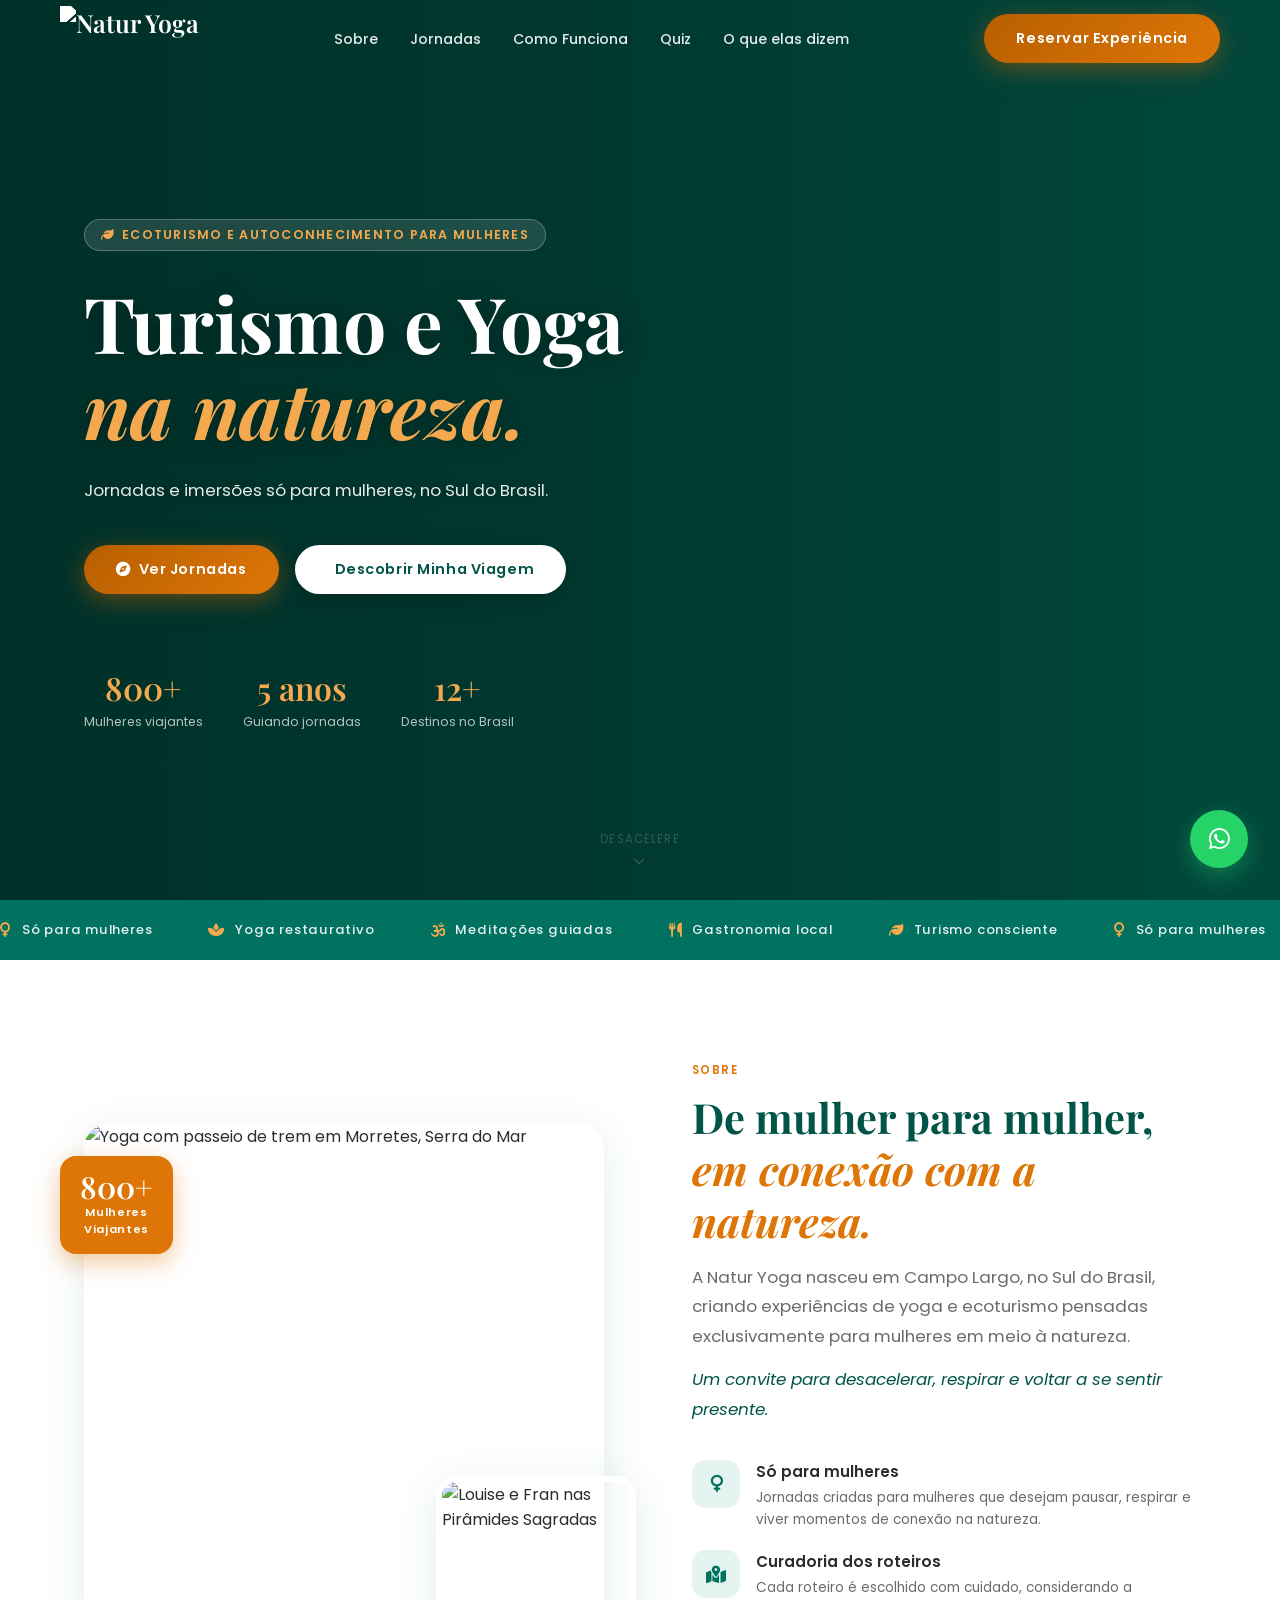
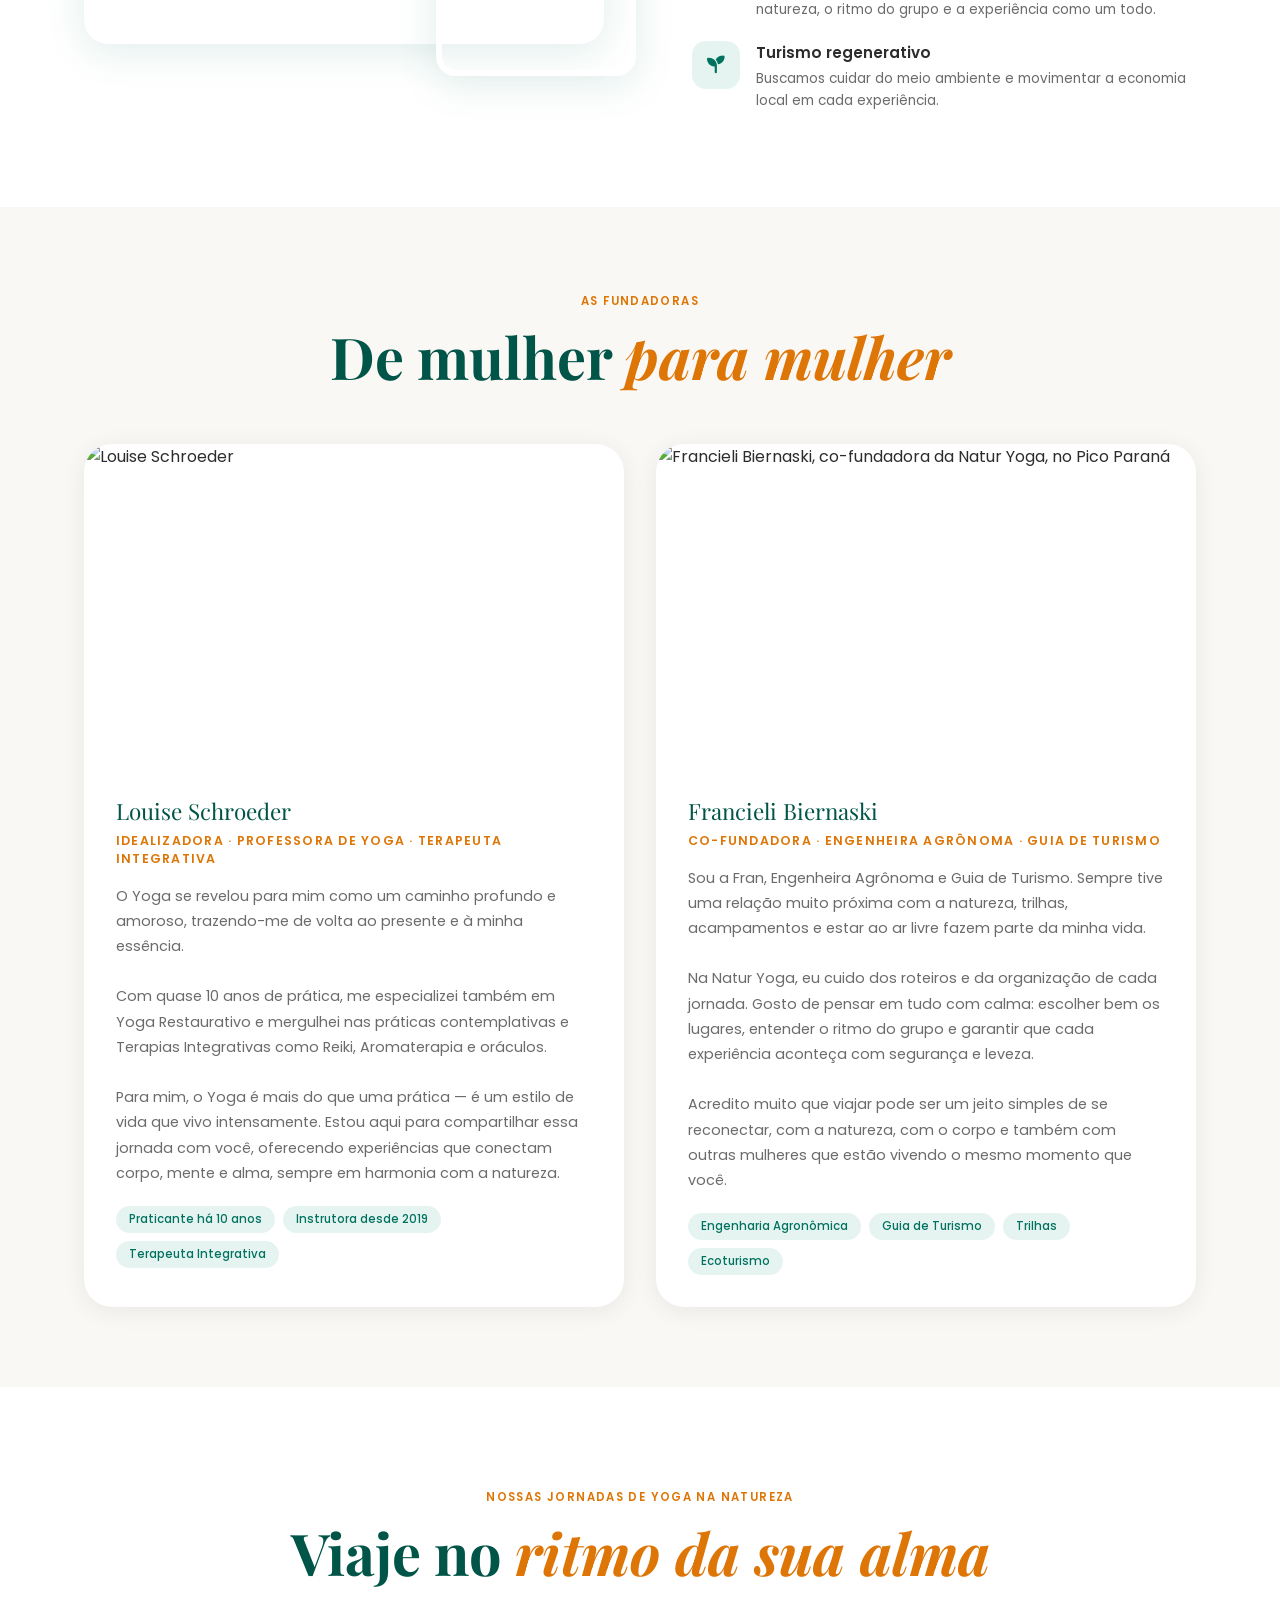
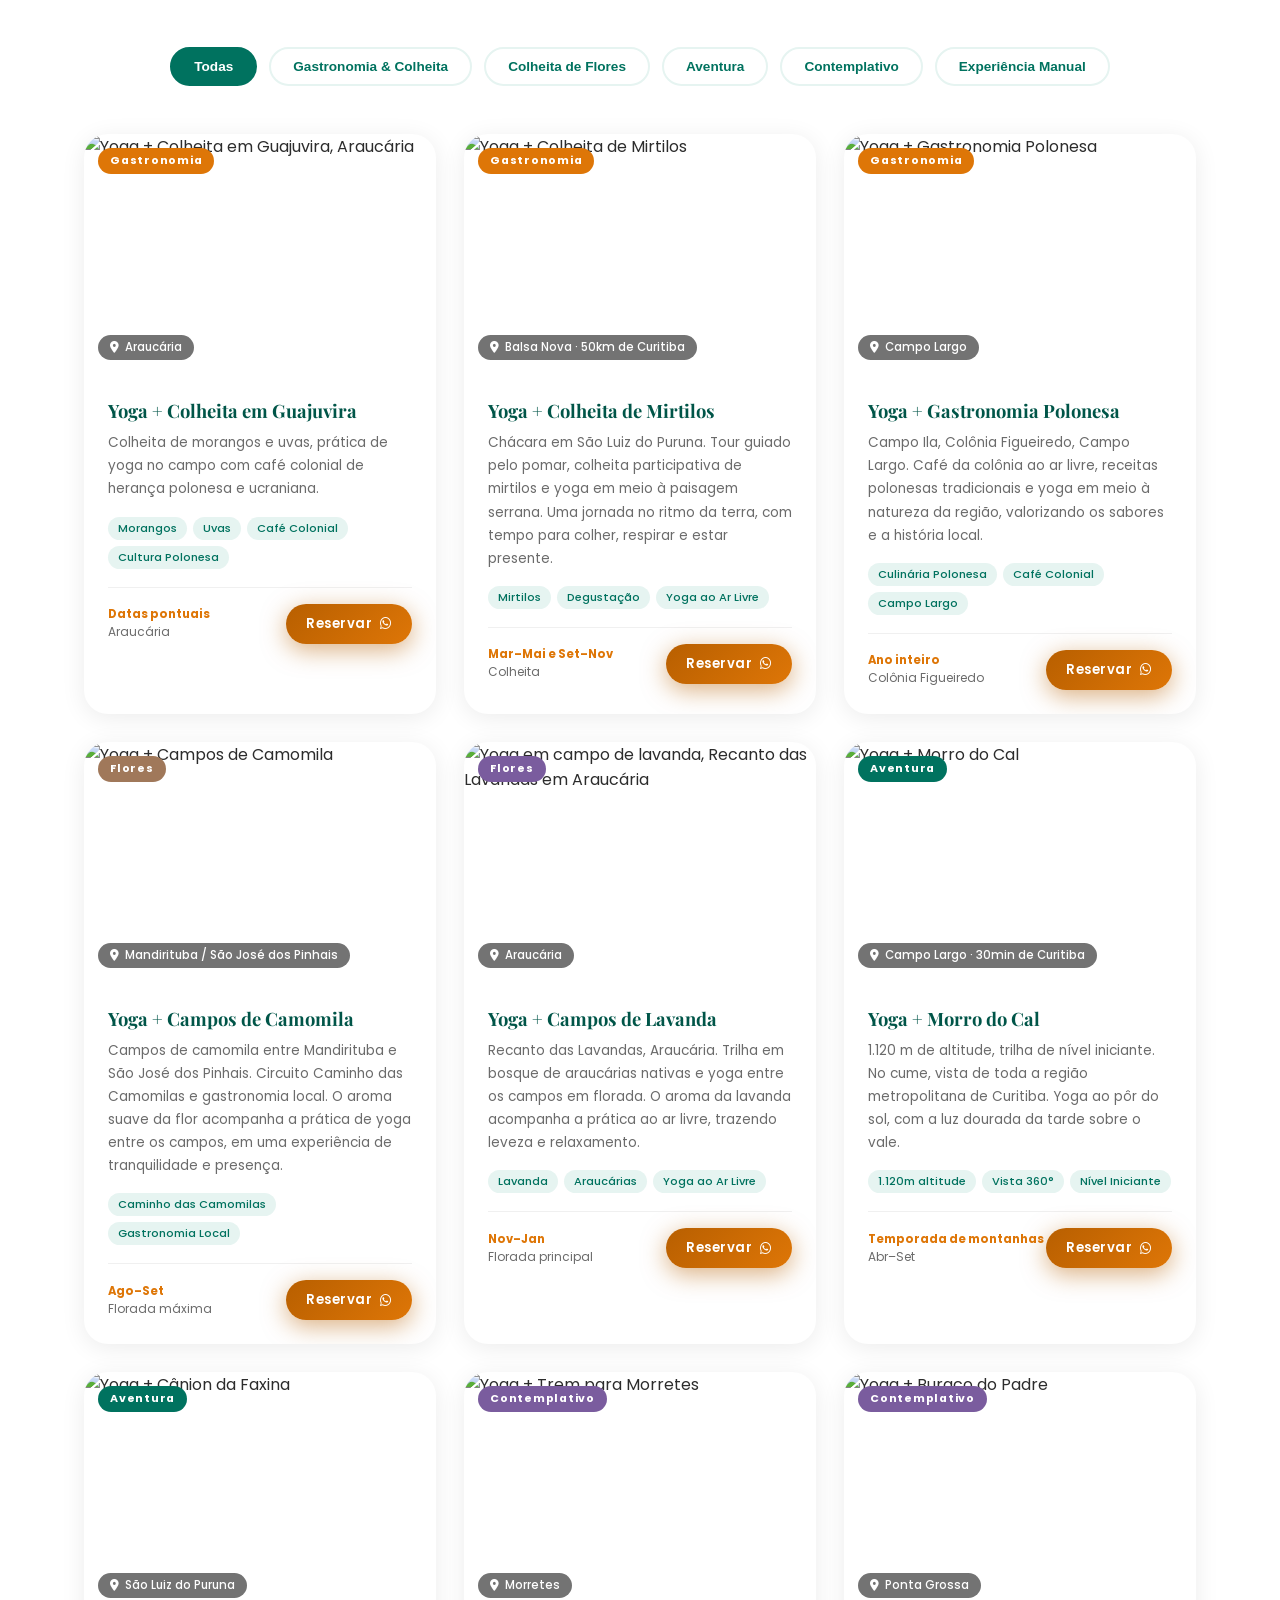
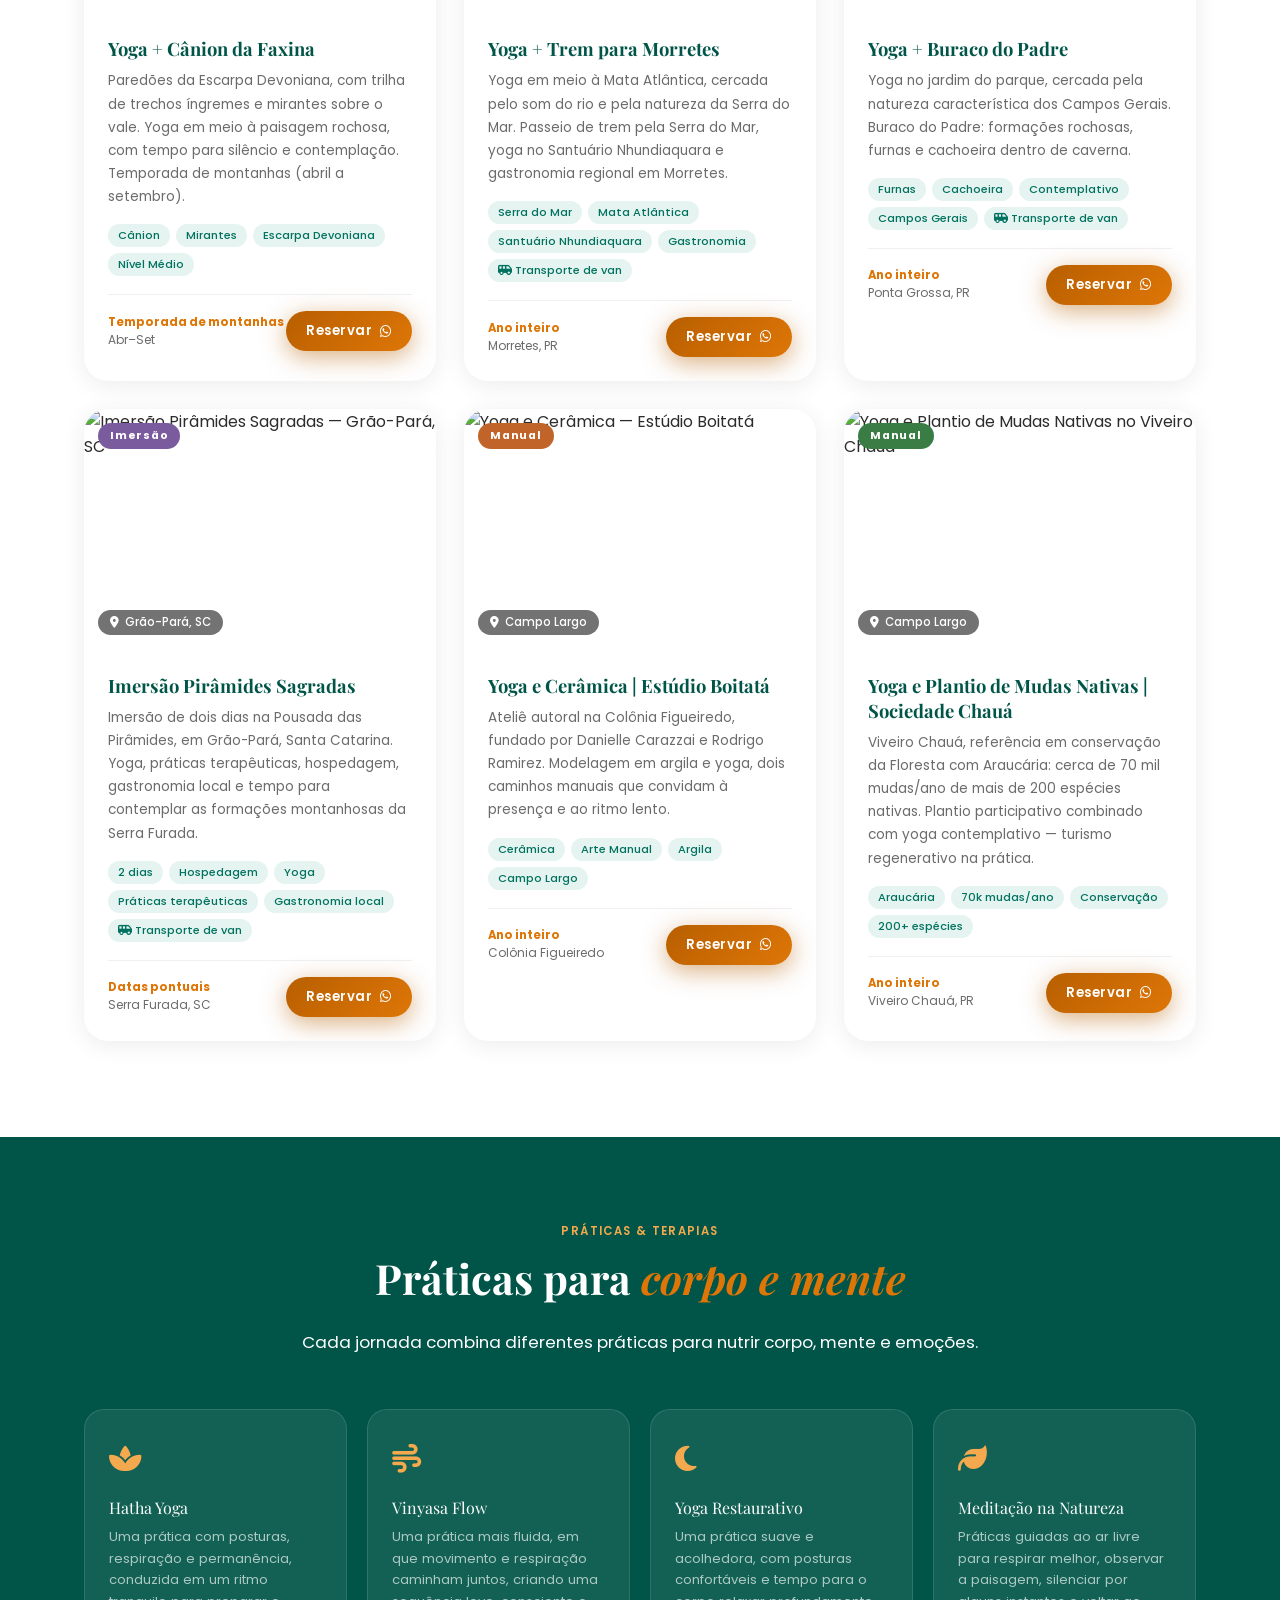
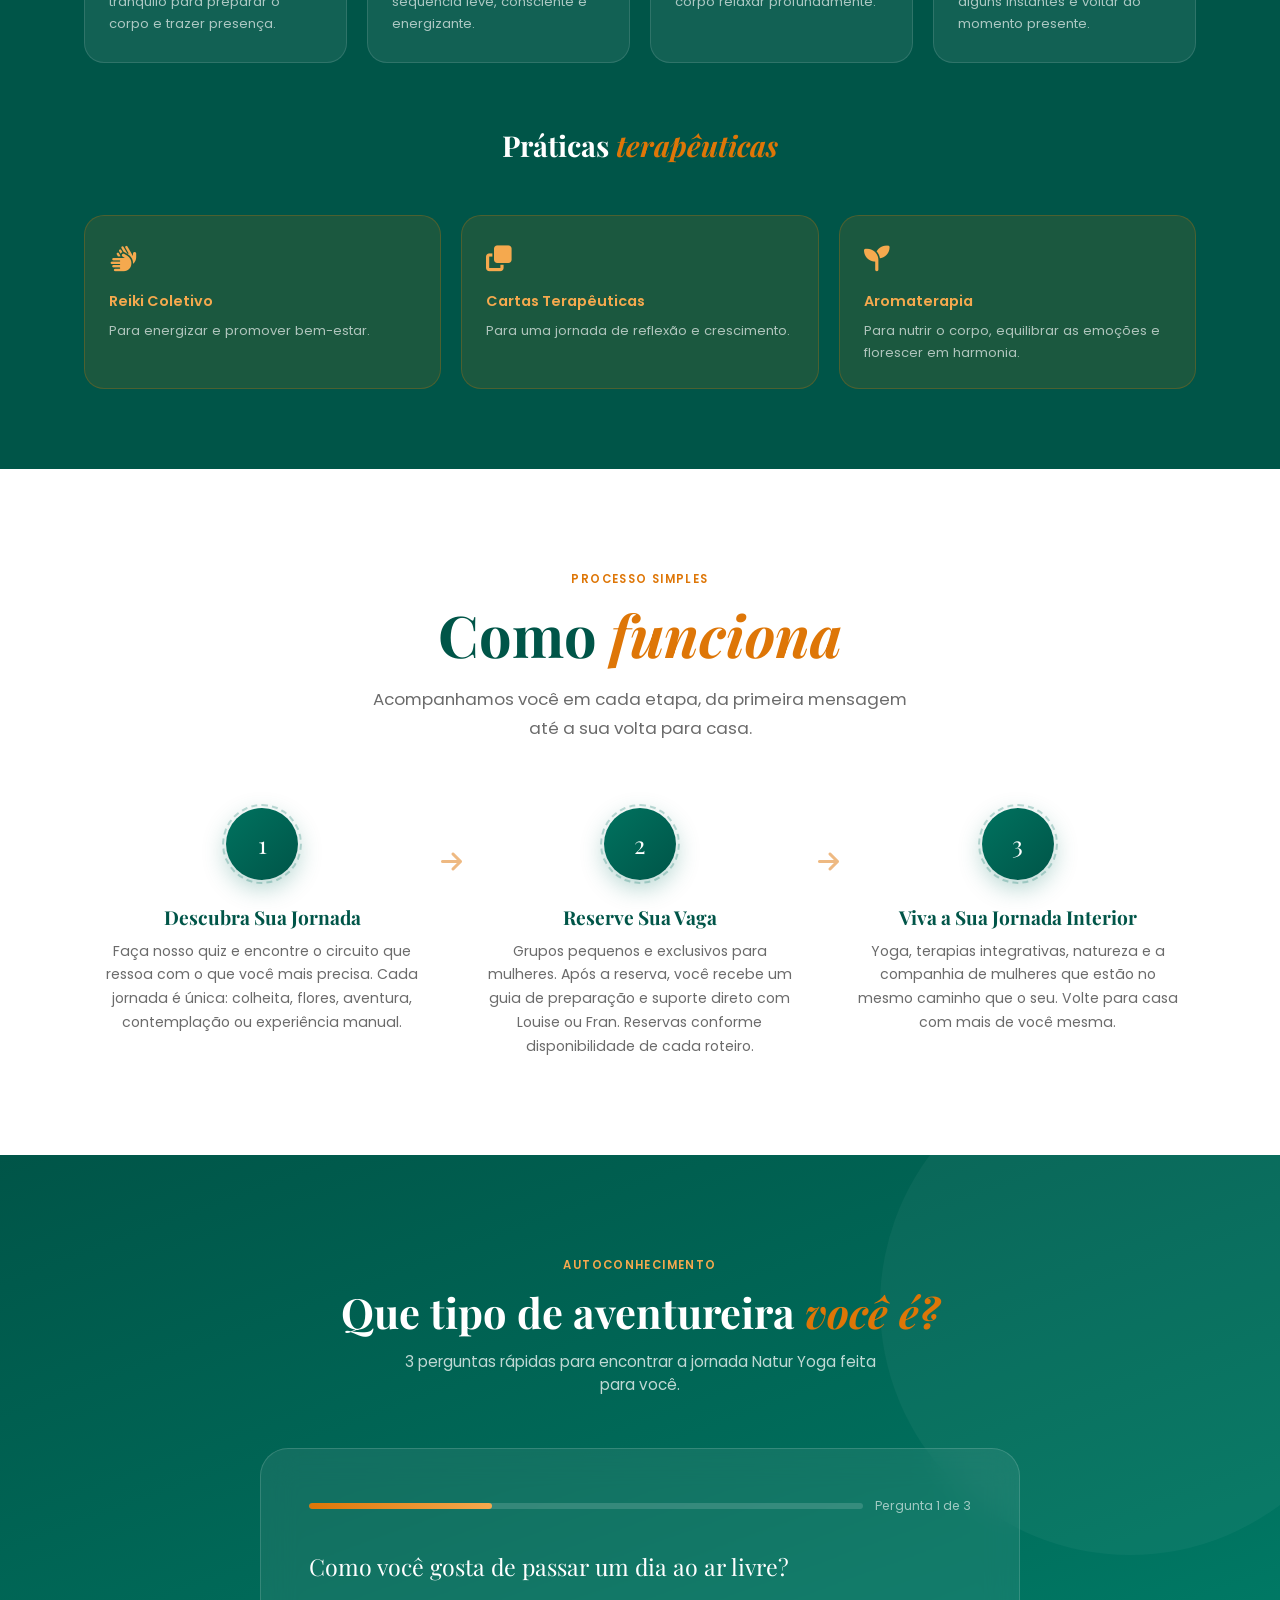
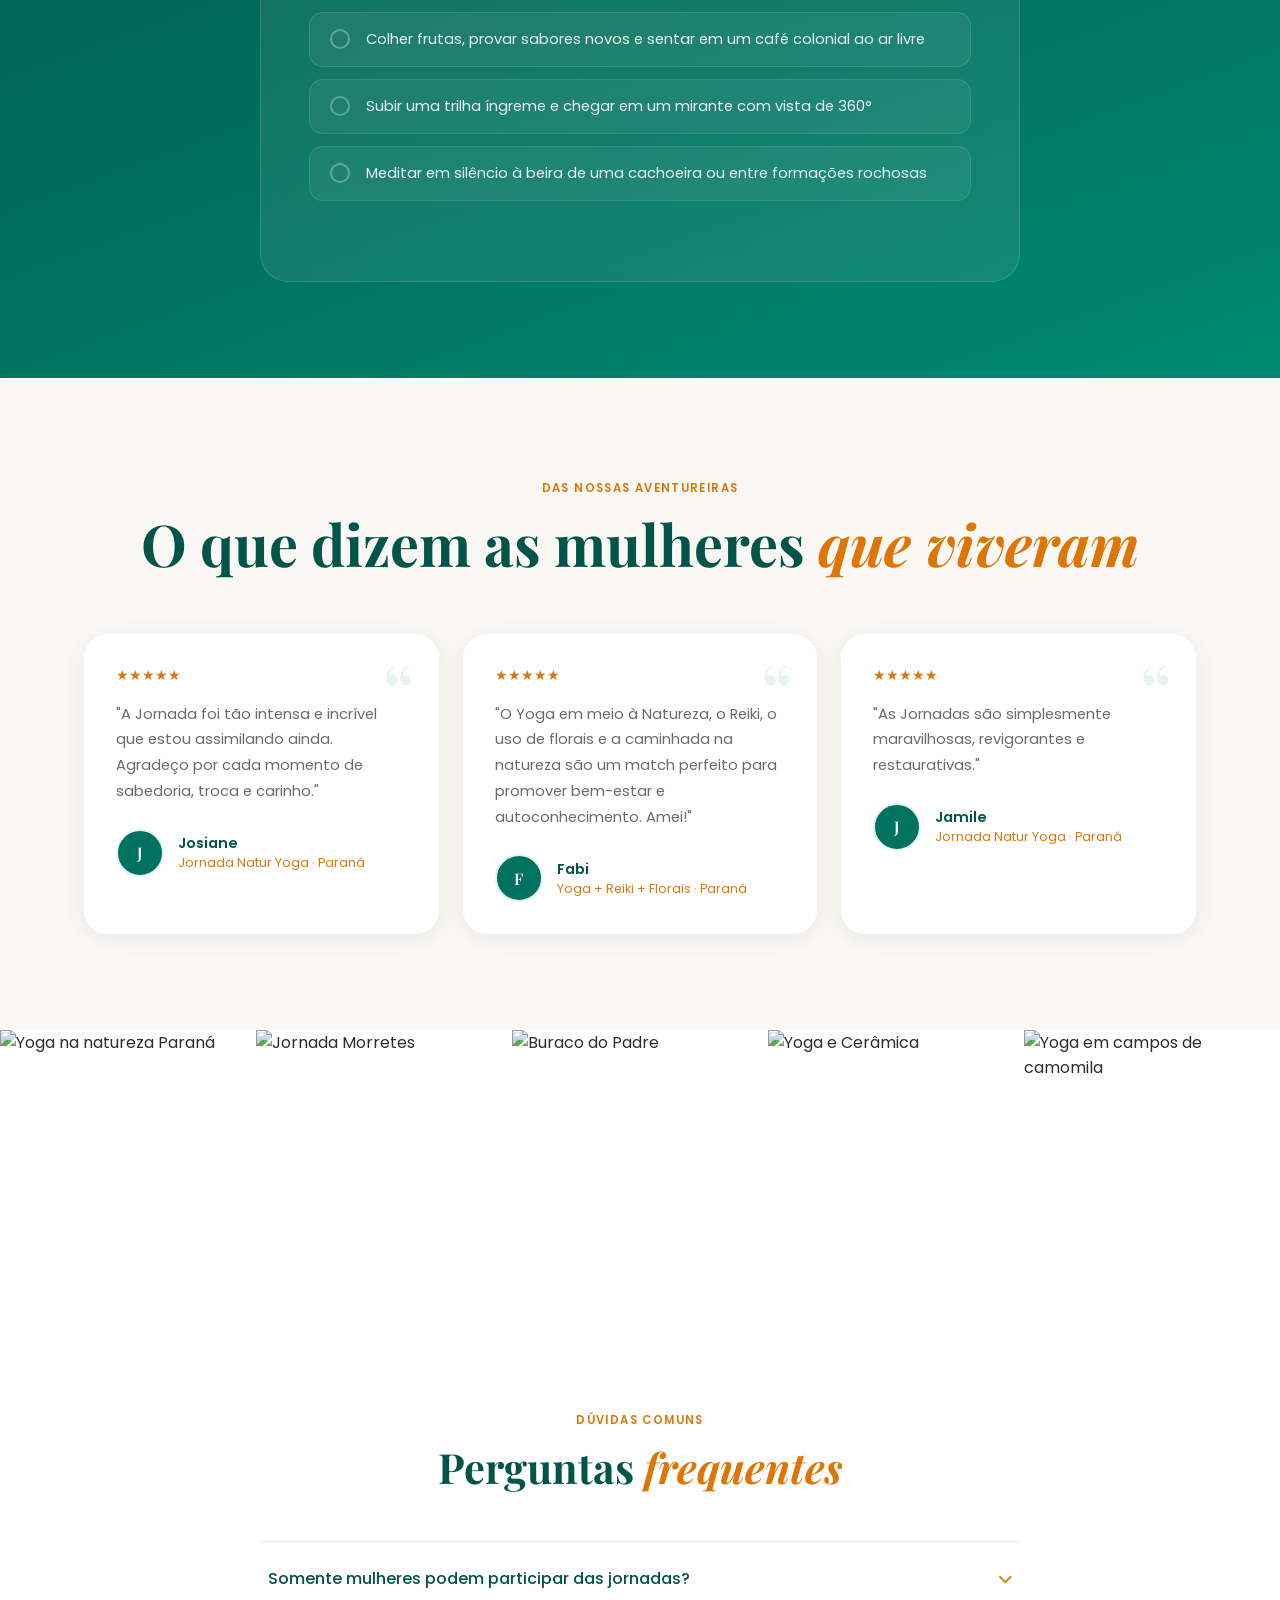
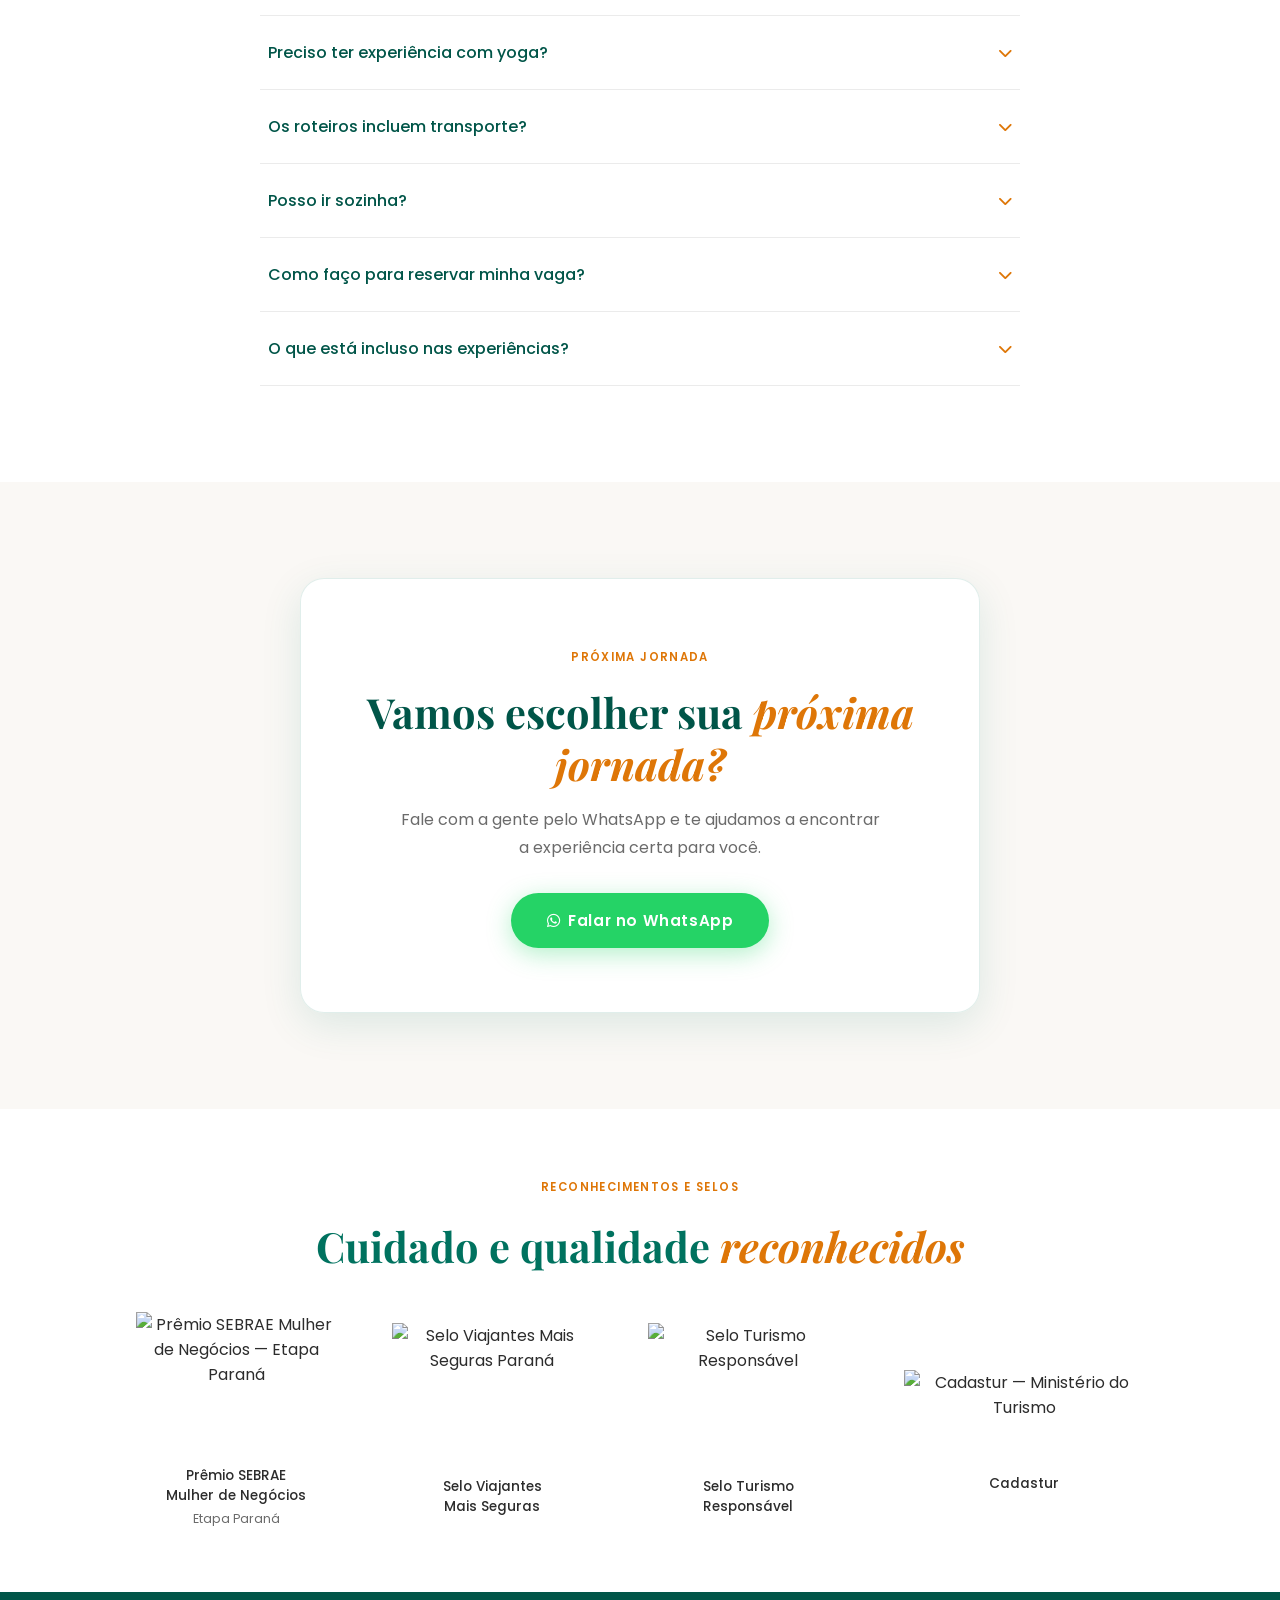
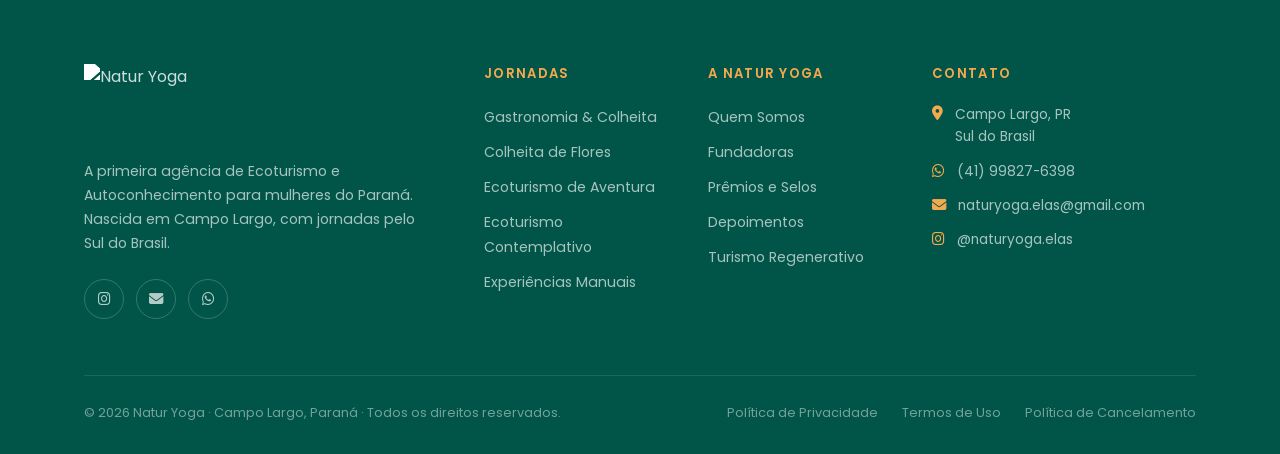
==== index.html @ 5222a835 "Add files via upload" ====
<!DOCTYPE html>
<html lang="pt-BR">
<head>
  <meta charset="UTF-8">
  <title>Natur Yoga</title>
</head>
<body>

<script>
window.location.href = "natur-yoga-redesign.html";
</script>

<p>Se não redirecionar, <a href="natur-yoga-redesign.html">clique aqui</a>.</p>

</body>
</html>
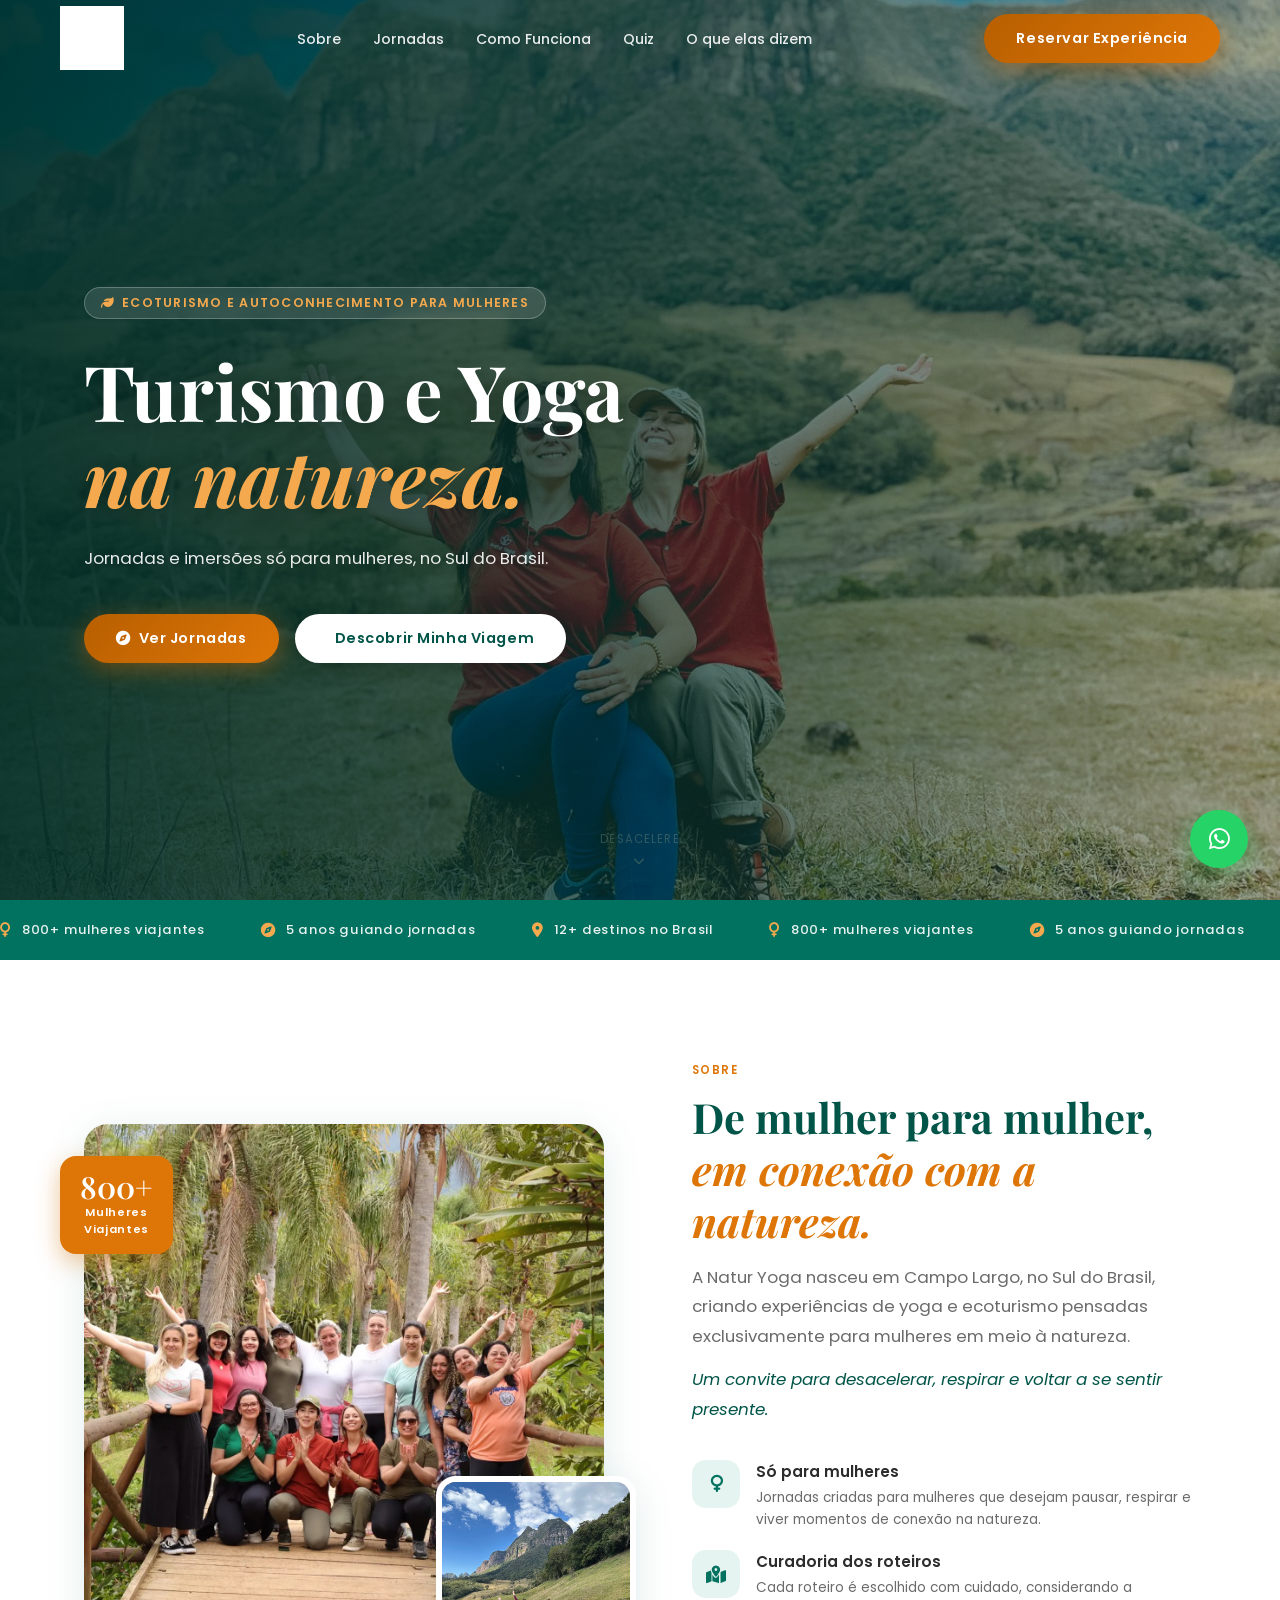
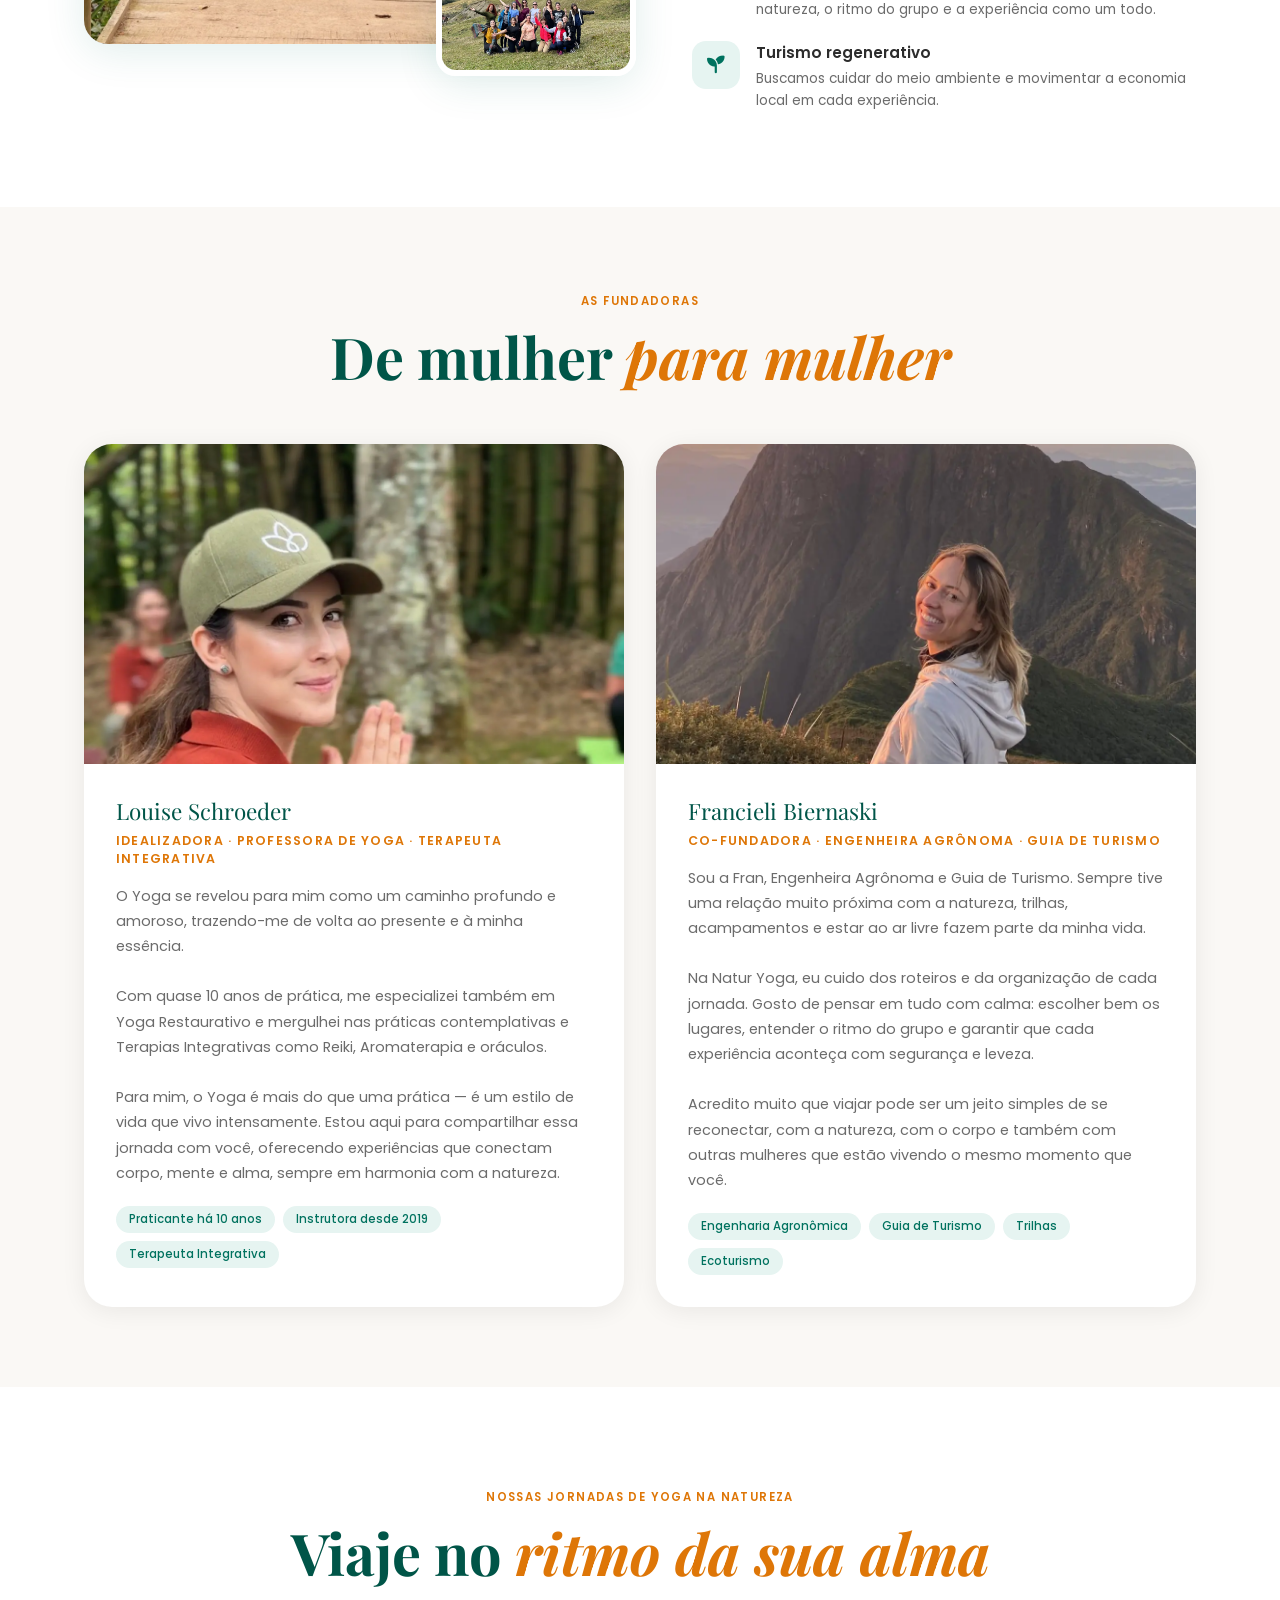
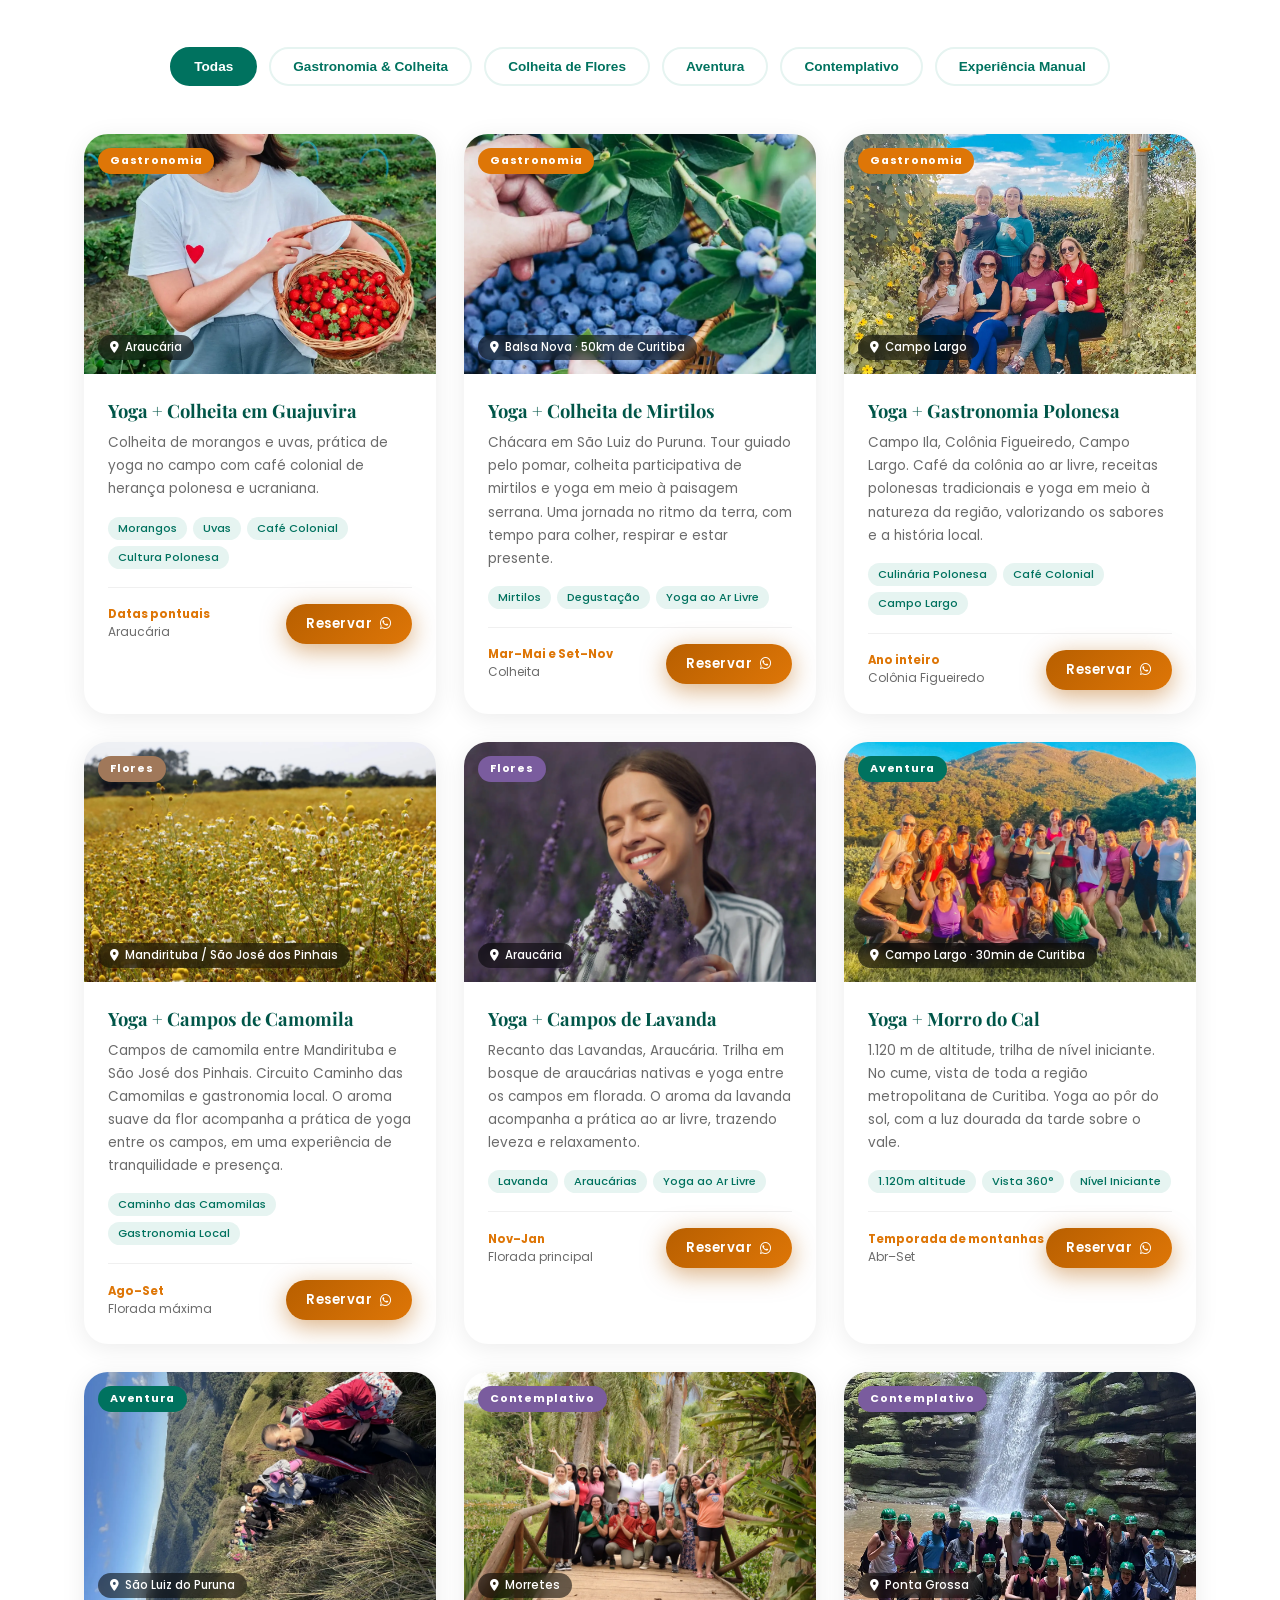
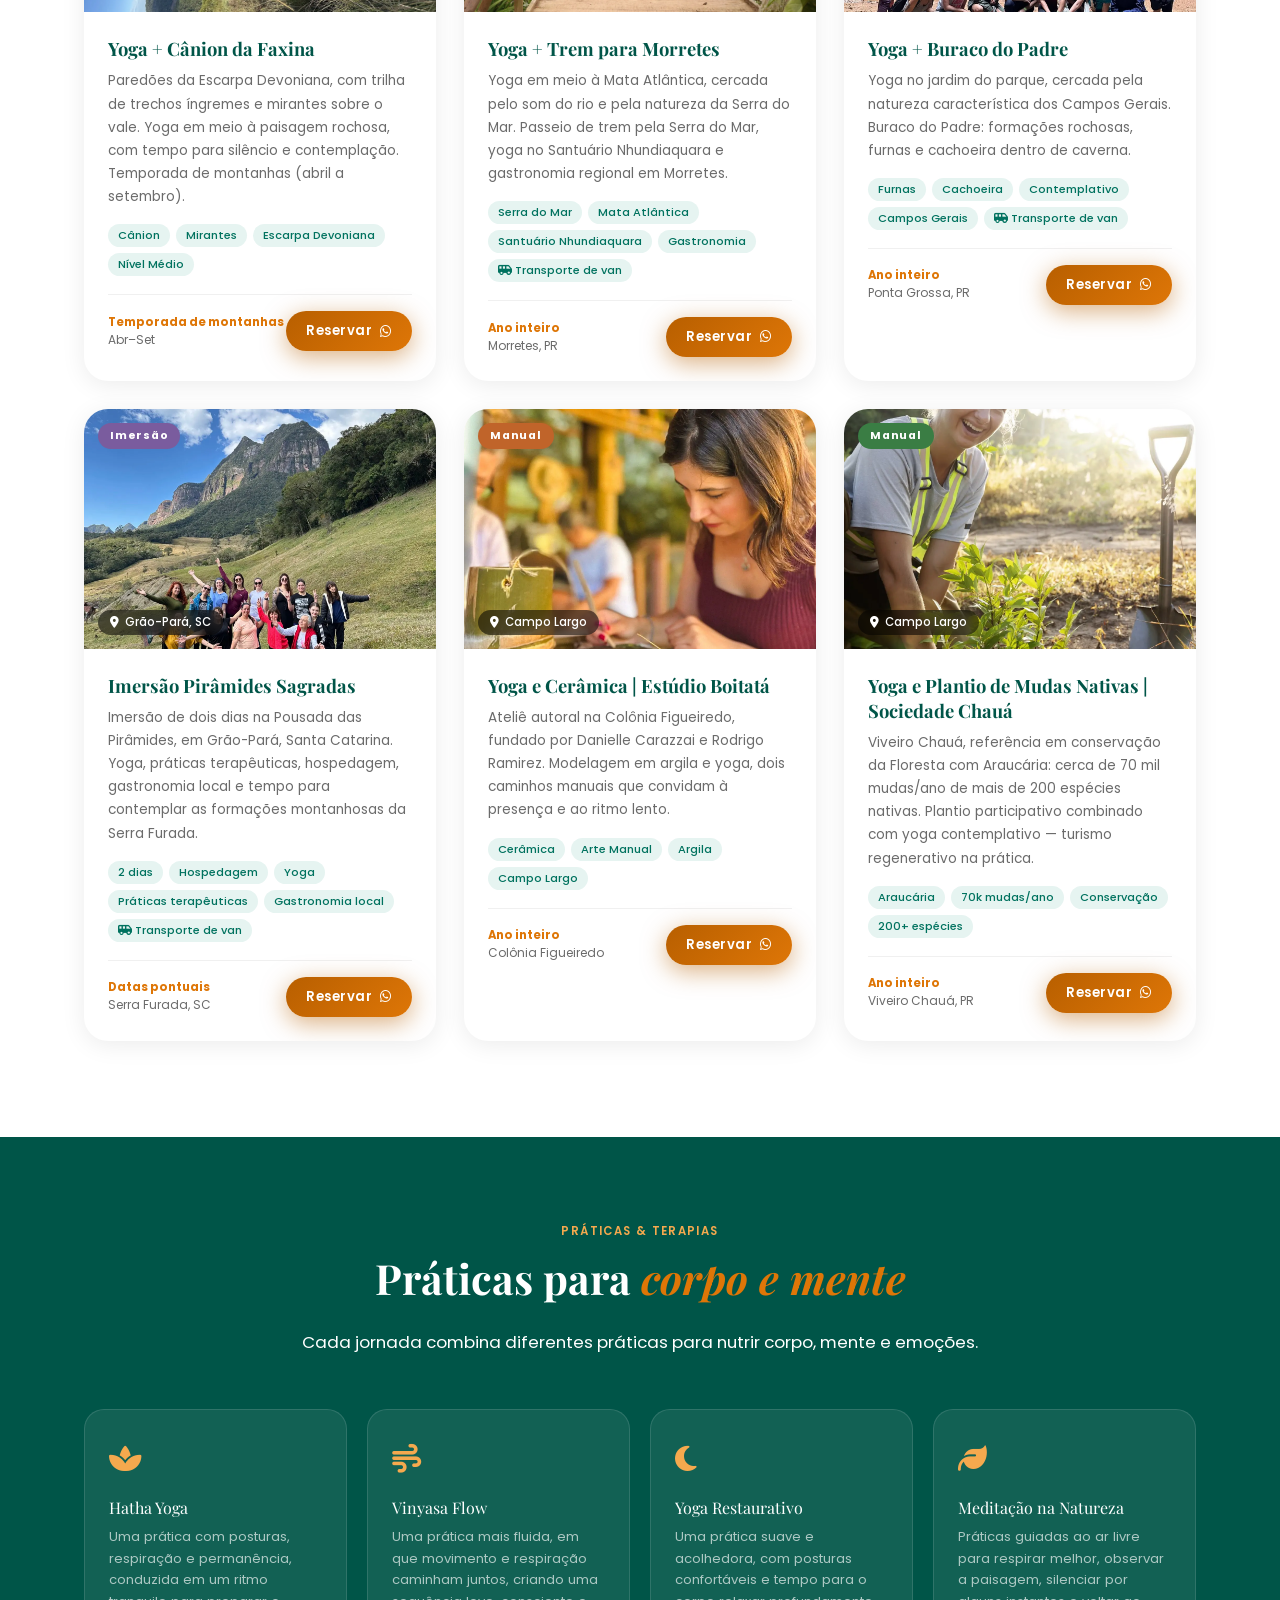
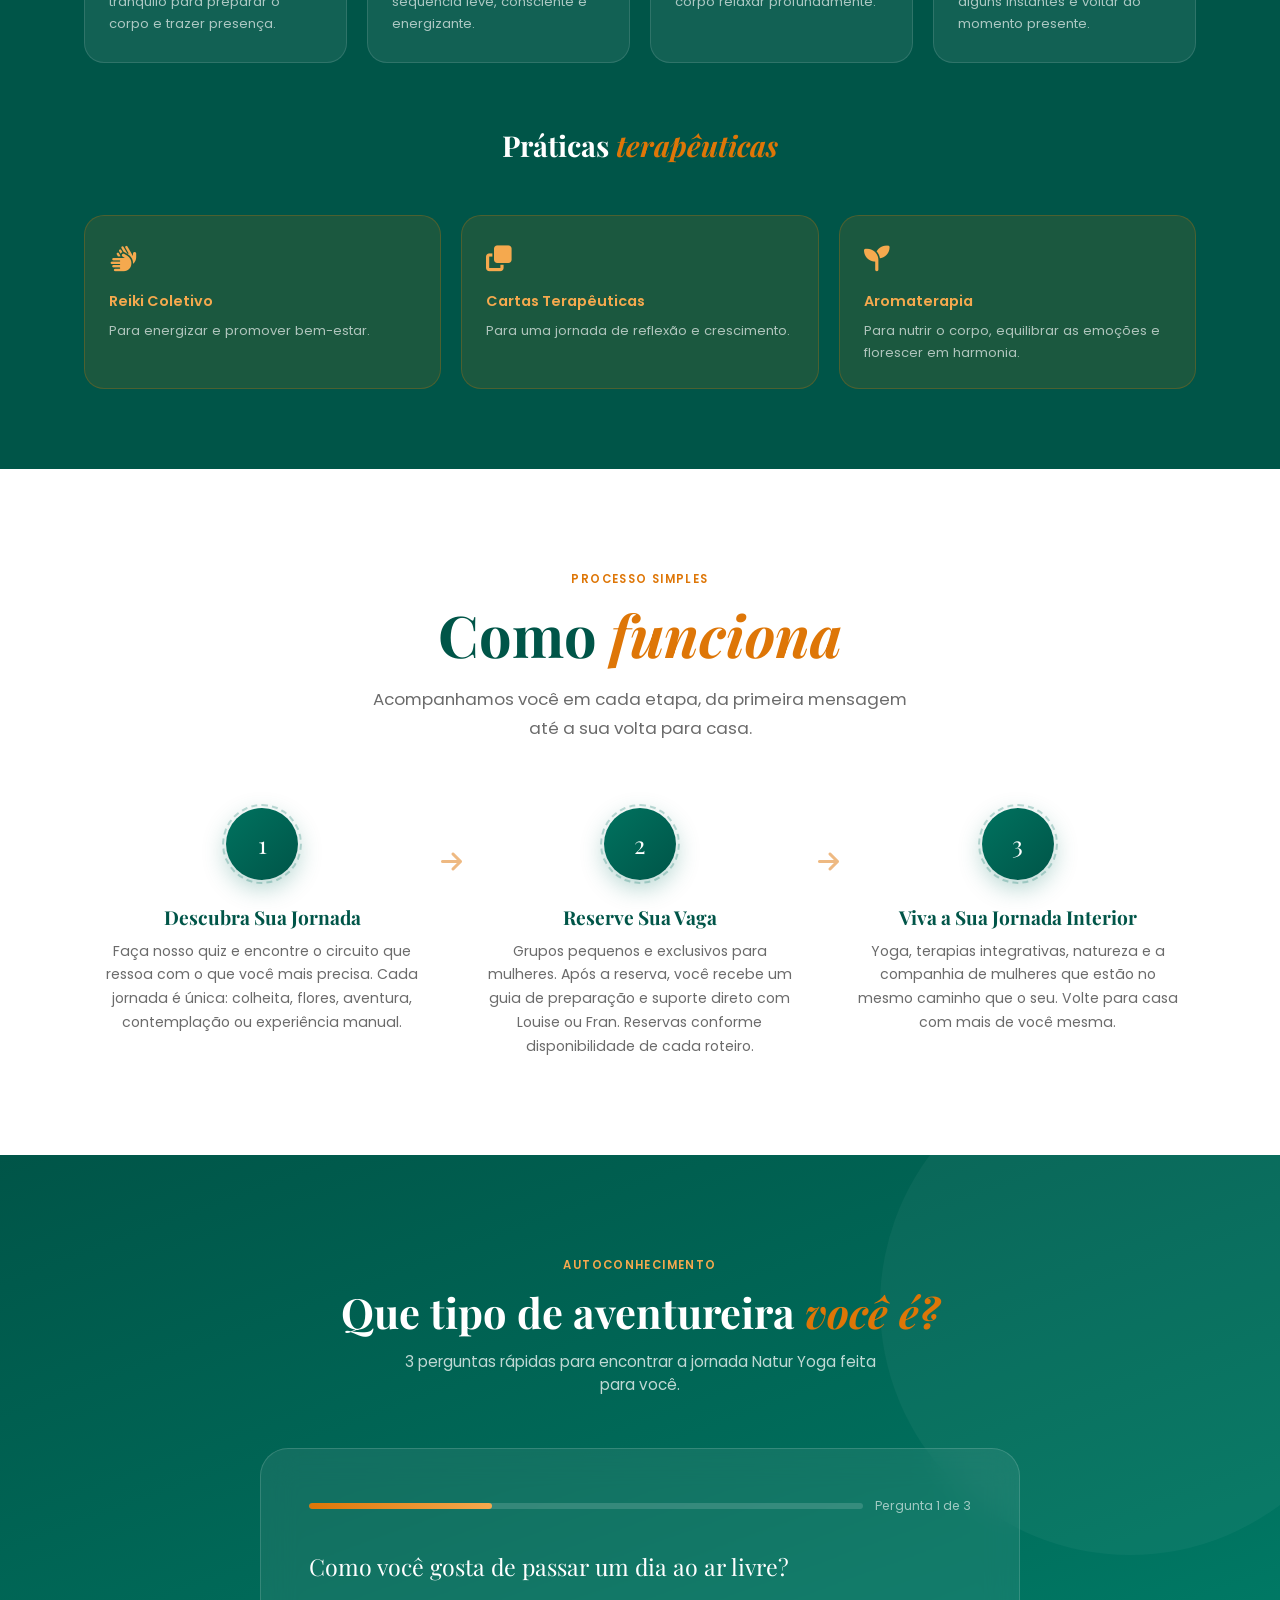
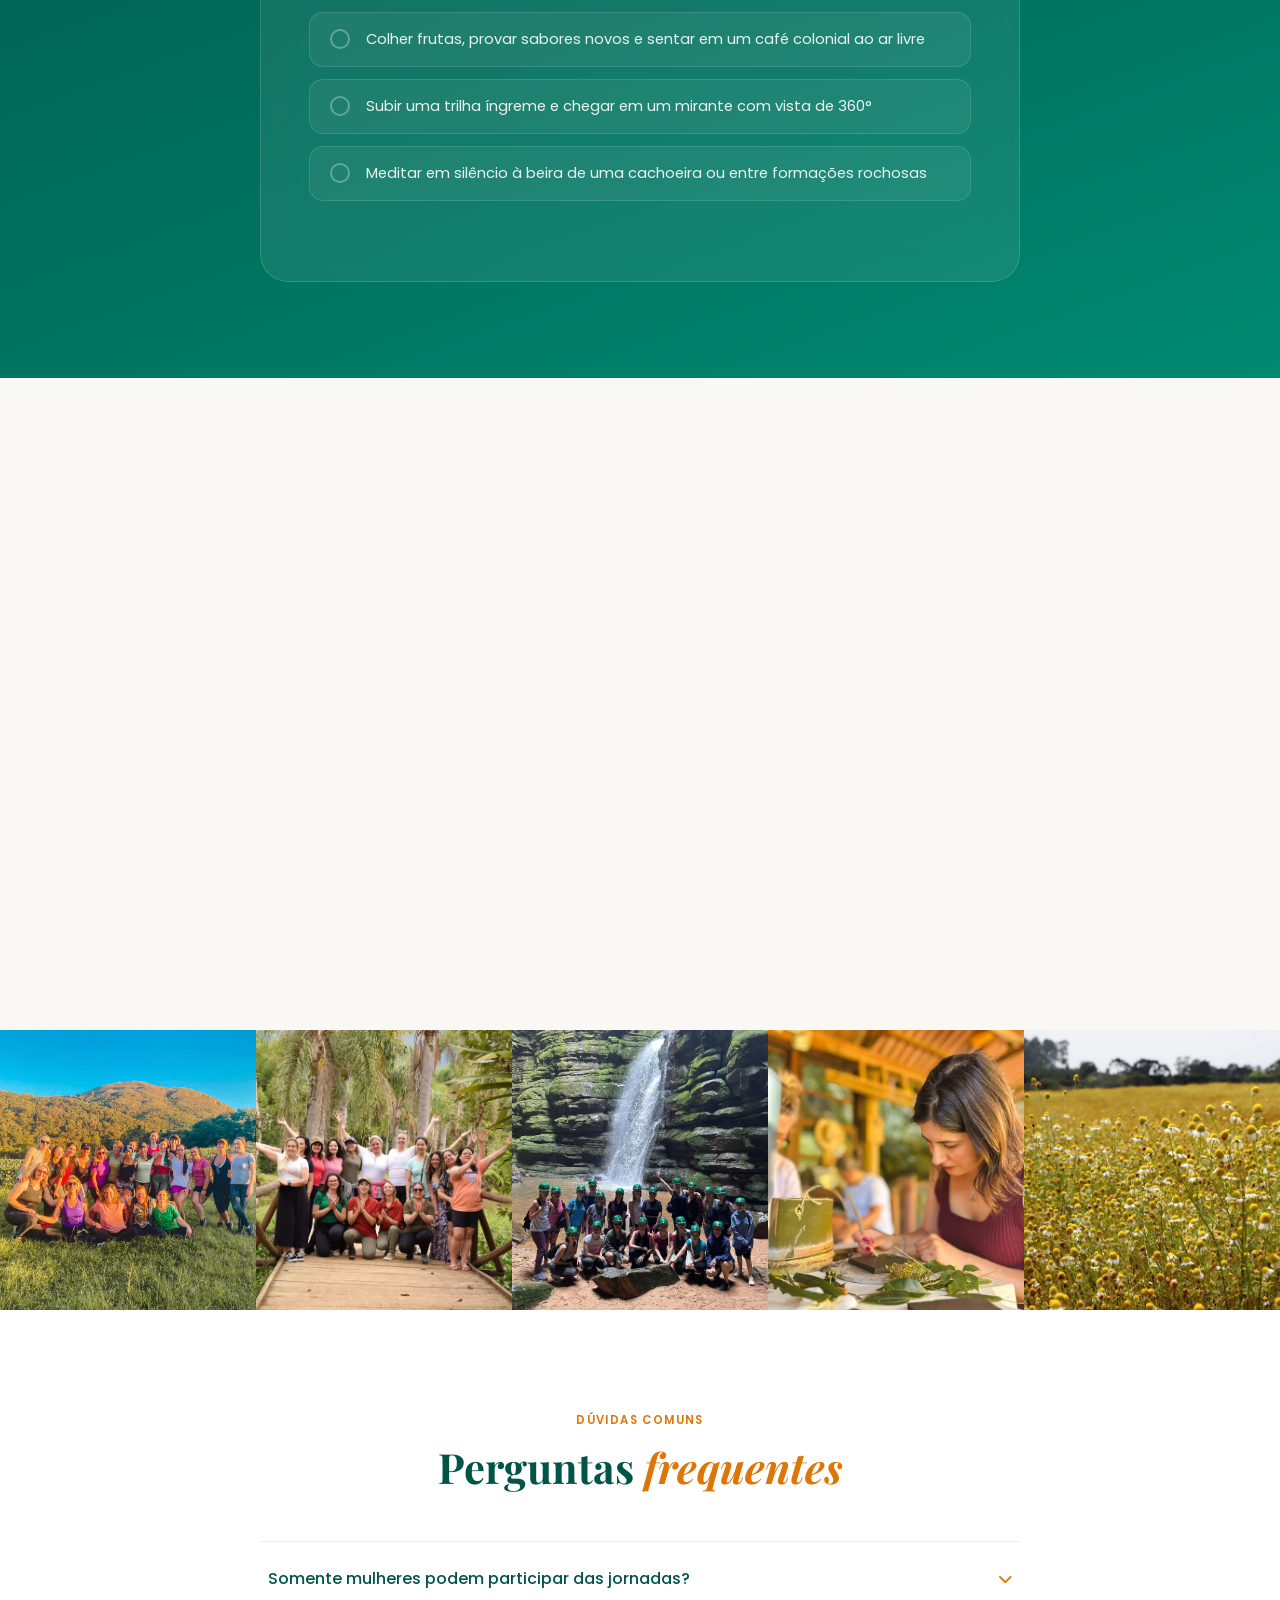
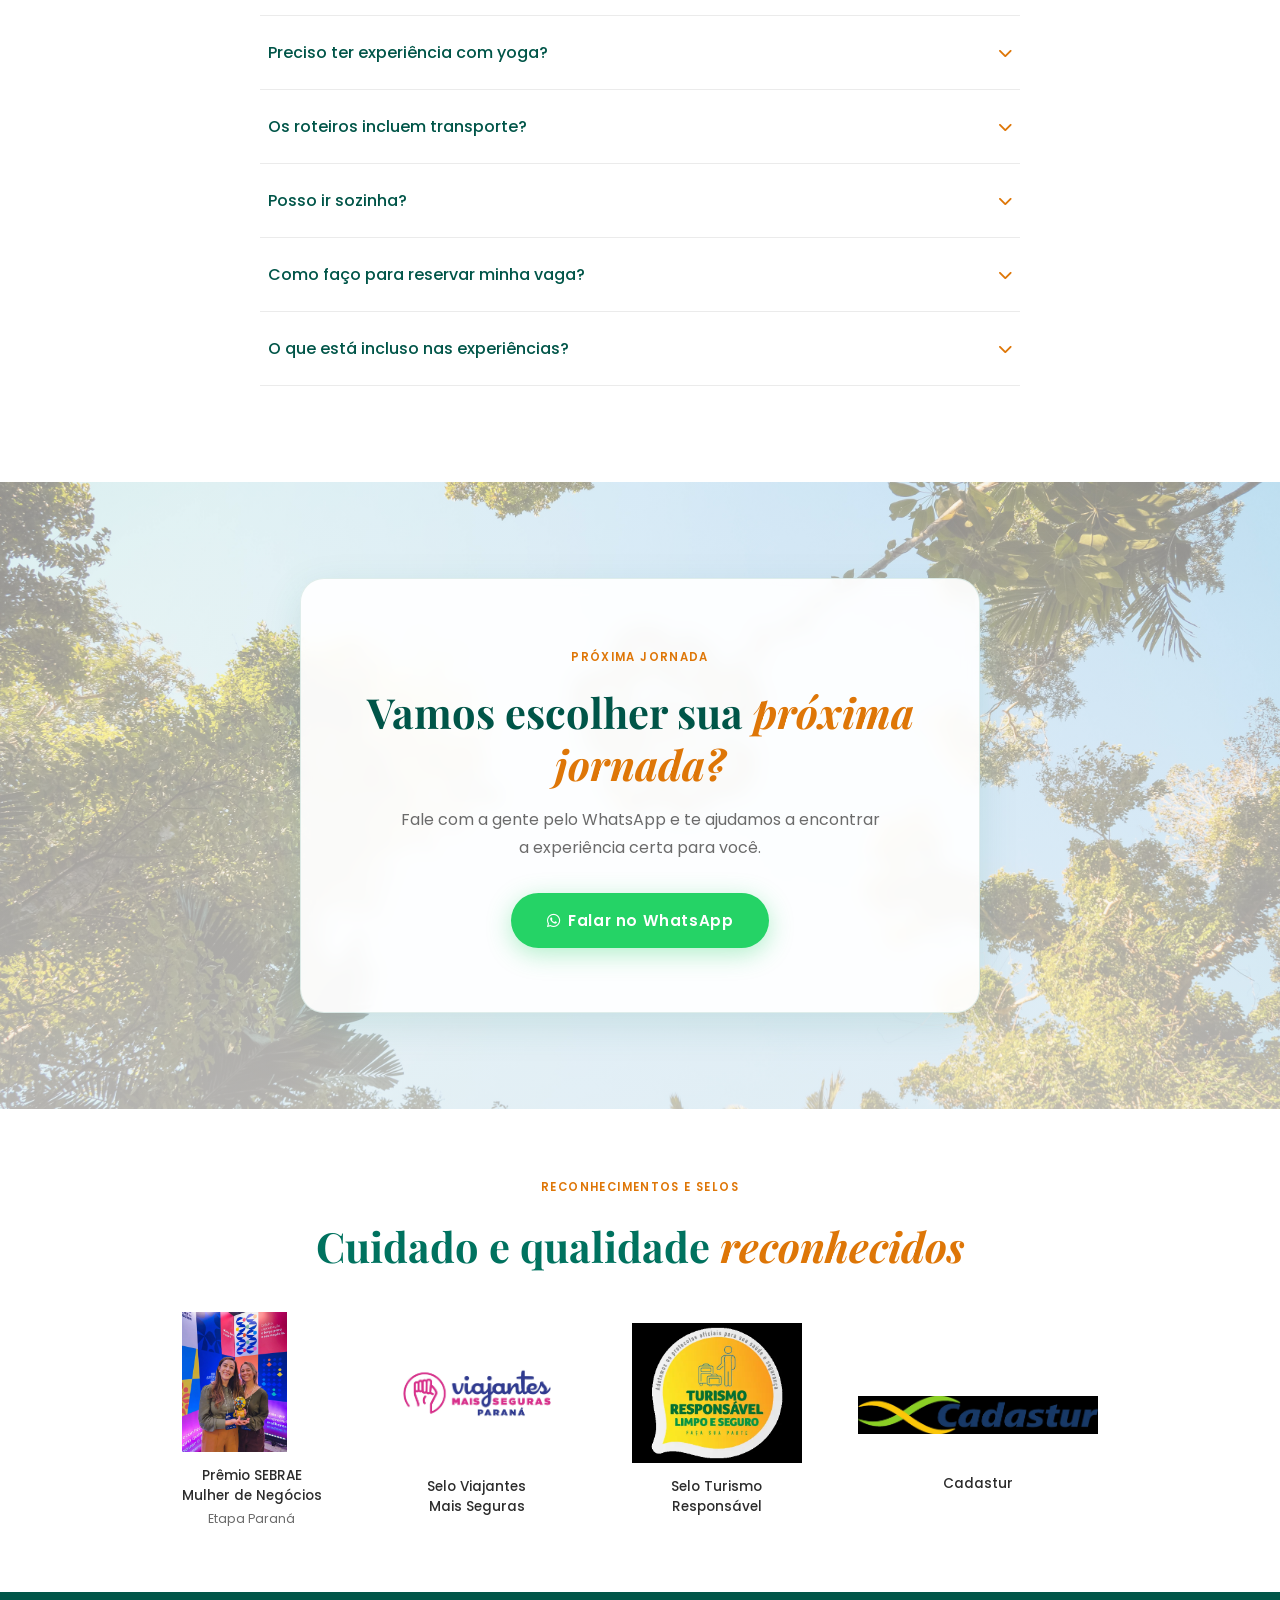
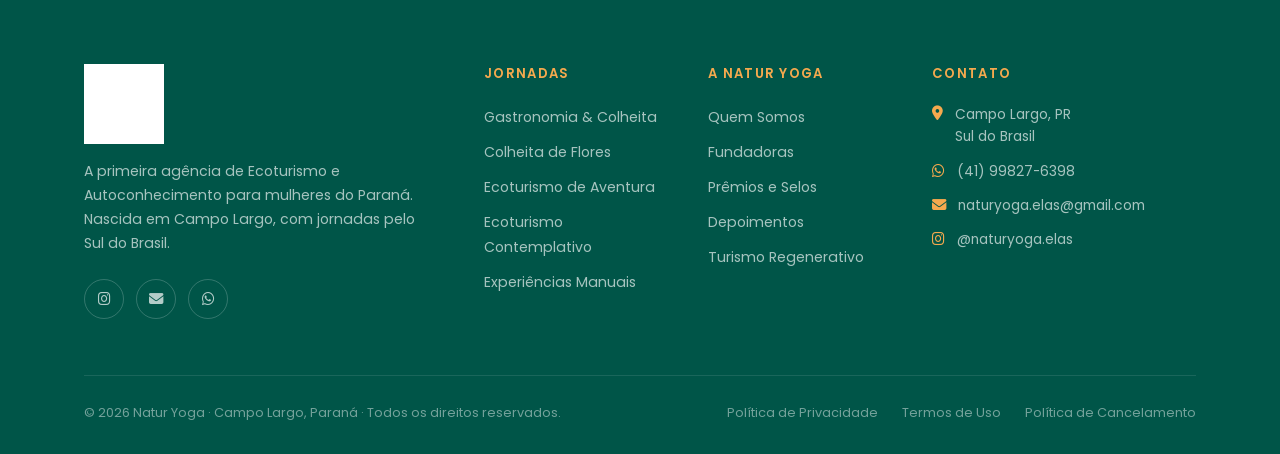
==== commit 82a68959: "Add SEO architecture: home na raiz, 12 paginas de jornada, JSON-LD, sitemap e WebP - Home servida na" ====
--- a/index.html
+++ b/index.html
@@ -1,16 +1,1004 @@
 <!DOCTYPE html>
 <html lang="pt-BR">
 <head>
-  <meta charset="UTF-8">
-  <title>Natur Yoga</title>
+  <meta charset="UTF-8" />
+  <meta name="viewport" content="width=device-width, initial-scale=1.0" />
+  <title>Natur Yoga | Retiros de Yoga para Mulheres no Paraná</title>
+  <meta name="description" content="Jornadas e imersões de yoga na natureza, só para mulheres, em Curitiba e no Paraná. Yoga restaurativo, terapias integrativas e ecoturismo consciente." />
+  <link rel="canonical" href="https://naturyoga.com.br/" />
+  <meta property="og:title" content="Natur Yoga | Retiros de Yoga para Mulheres no Paraná" />
+  <meta property="og:description" content="Jornadas e imersões de yoga na natureza, só para mulheres, em Curitiba e no Paraná." />
+  <meta property="og:type" content="website" />
+  <meta property="og:url" content="https://naturyoga.com.br/" />
+  <meta property="og:image" content="https://naturyoga.com.br/Site%20Natur%20Yoga/Fundadoras.jpg" />
+  <meta name="twitter:card" content="summary_large_image" />
+  <link href="https://fonts.googleapis.com/css2?family=Poppins:ital,wght@0,300;0,400;0,500;0,600;0,700;1,300;1,400&family=Playfair+Display:ital,wght@0,400;0,600;1,400;1,600&display=swap" rel="stylesheet" />
+  <link rel="stylesheet" href="https://cdnjs.cloudflare.com/ajax/libs/font-awesome/6.5.0/css/all.min.css" />
+  <link rel="stylesheet" href="/styles.css" />
+
+  <script type="application/ld+json">
+{
+  "@context": "https://schema.org",
+  "@type": "TravelAgency",
+  "name": "Natur Yoga",
+  "description": "Agência de ecoturismo e autoconhecimento para mulheres, com jornadas e imersões de yoga na natureza no Paraná e Sul do Brasil.",
+  "url": "https://naturyoga.com.br/",
+  "image": "https://naturyoga.com.br/Site%20Natur%20Yoga/Fundadoras.jpg",
+  "logo": "https://naturyoga.com.br/Site%20Natur%20Yoga/Logo%20Natur%20Yoga%20Laranja.png",
+  "telephone": "+55-41-99827-6398",
+  "email": "naturyoga.elas@gmail.com",
+  "address": {
+    "@type": "PostalAddress",
+    "addressLocality": "Campo Largo",
+    "addressRegion": "PR",
+    "addressCountry": "BR"
+  },
+  "areaServed": [
+    {
+      "@type": "City",
+      "name": "Curitiba"
+    },
+    {
+      "@type": "State",
+      "name": "Paraná"
+    }
+  ],
+  "sameAs": [
+    "https://instagram.com/naturyoga.elas"
+  ]
+}
+</script>
+  <script type="application/ld+json">
+{
+  "@context": "https://schema.org",
+  "@type": "FAQPage",
+  "mainEntity": [
+    {
+      "@type": "Question",
+      "name": "Somente mulheres podem participar das jornadas?",
+      "acceptedAnswer": {
+        "@type": "Answer",
+        "text": "Sim. As nossas jornadas de yoga na natureza são só para mulheres, criando um ambiente de acolhimento, segurança e conexão."
+      }
+    },
+    {
+      "@type": "Question",
+      "name": "Preciso ter experiência com yoga?",
+      "acceptedAnswer": {
+        "@type": "Answer",
+        "text": "Não. As práticas são conduzidas de forma acolhedora e acessível, respeitando o ritmo de cada mulher."
+      }
+    },
+    {
+      "@type": "Question",
+      "name": "Os roteiros incluem transporte?",
+      "acceptedAnswer": {
+        "@type": "Answer",
+        "text": "Alguns roteiros incluem transporte de van saindo de Curitiba. Essa informação aparece na descrição de cada jornada."
+      }
+    },
+    {
+      "@type": "Question",
+      "name": "Posso ir sozinha?",
+      "acceptedAnswer": {
+        "@type": "Answer",
+        "text": "Sim. Muitas mulheres chegam sozinhas e encontram no grupo uma oportunidade de fazer novas amizades."
+      }
+    },
+    {
+      "@type": "Question",
+      "name": "Como faço para reservar minha vaga?",
+      "acceptedAnswer": {
+        "@type": "Answer",
+        "text": "Você pode clicar em \"Reservar\" na jornada desejada ou falar diretamente conosco pelo WhatsApp."
+      }
+    },
+    {
+      "@type": "Question",
+      "name": "O que está incluso nas experiências?",
+      "acceptedAnswer": {
+        "@type": "Answer",
+        "text": "Depende de cada roteiro. As jornadas podem incluir yoga, práticas terapêuticas, gastronomia local, transporte, hospedagem ou vivências específicas."
+      }
+    }
+  ]
+}
+</script>
 </head>
 <body>
 
+<!-- NAVBAR -->
+<nav class="navbar" id="navbar">
+  <div class="navbar__inner">
+    <a href="#" class="navbar__logo" style="display:flex;align-items:center;gap:10px;">
+      <picture><source type="image/webp" srcset="Site%20Natur%20Yoga/Logo%20Natur%20Yoga%20Laranja.webp" /><img src="Site%20Natur%20Yoga/Logo%20Natur%20Yoga%20Laranja.png" alt="Natur Yoga" style="height:64px;width:auto;border-radius:8px;display:block;" class="navbar__logo-img" width="500" height="500" /></picture>
+    </a>
+    <ul class="navbar__links">
+      <li><a href="#sobre">Sobre</a></li>
+      <li><a href="#jornadas">Jornadas</a></li>
+      <li><a href="#como-funciona">Como Funciona</a></li>
+      <li><a href="#quiz">Quiz</a></li>
+      <li><a href="#depoimentos">O que elas dizem</a></li>
+    </ul>
+    <div style="display:flex;align-items:center;gap:12px;">
+      <a href="javascript:void(0)" onclick="openWhatsAppGeneral()" class="btn btn-gold navbar__cta">Reservar Experiência</a>
+      <button class="navbar__hamburger" aria-label="Menu"><span></span><span></span><span></span></button>
+    </div>
+  </div>
+</nav>
+
+<!-- HERO -->
+<section class="hero">
+  <img class="hero__video" src="Site%20Natur%20Yoga/Fundadoras.jpg" alt="Fundadoras da Natur Yoga em meio à natureza" fetchpriority="high" decoding="async" />
+  <div class="hero__content">
+    <div class="hero__inner">
+    <div class="hero__eyebrow">
+      <i class="fas fa-leaf"></i>
+      Ecoturismo e Autoconhecimento para mulheres
+    </div>
+    <h1 class="hero__headline">Turismo e Yoga<br><em>na natureza.</em></h1>
+    <p class="hero__sub">
+      Jornadas e imersões só para mulheres, no Sul do Brasil.
+    </p>
+    <div class="hero__actions">
+      <a href="#jornadas" class="btn btn-gold"><i class="fas fa-compass"></i>Ver Jornadas</a>
+      <a href="#quiz" class="btn btn-white"><i class="fas fa-sparkles"></i>Descobrir Minha Viagem</a>
+    </div>
+    </div>
+  </div>
+  <div class="hero__scroll"><span>Desacelere</span><i class="fas fa-chevron-down"></i></div>
+</section>
+
+<!-- MARQUEE -->
+<div class="intro-strip">
+  <div class="intro-strip__track">
+    <div class="intro-strip__item"><i class="fas fa-venus"></i> 800+ mulheres viajantes</div>
+    <div class="intro-strip__item"><i class="fas fa-compass"></i> 5 anos guiando jornadas</div>
+    <div class="intro-strip__item"><i class="fas fa-map-marker-alt"></i> 12+ destinos no Brasil</div>
+    <div class="intro-strip__item"><i class="fas fa-venus"></i> 800+ mulheres viajantes</div>
+    <div class="intro-strip__item"><i class="fas fa-compass"></i> 5 anos guiando jornadas</div>
+    <div class="intro-strip__item"><i class="fas fa-map-marker-alt"></i> 12+ destinos no Brasil</div>
+  </div>
+</div>
+
+<!-- ABOUT -->
+<section class="section" id="sobre">
+  <div class="container">
+    <div class="about__grid">
+      <div class="about__img-wrap reveal">
+        <picture><source type="image/webp" srcset="Site%20Natur%20Yoga/Yoga%20com%20Passeio%20de%20Trem%20Morretes.webp" /><img class="about__img-main" src="Site%20Natur%20Yoga/Yoga%20com%20Passeio%20de%20Trem%20Morretes.JPG" alt="Yoga com passeio de trem em Morretes, Serra do Mar" style="object-position:center;" loading="lazy" width="1800" height="1200" /></picture>
+        <picture><source type="image/webp" srcset="Site%20Natur%20Yoga/imersao-piramides-sagradas.webp" /><img class="about__img-accent" src="Site%20Natur%20Yoga/imersao-piramides-sagradas.jpg" alt="Louise e Fran nas Pirâmides Sagradas" style="object-position:center;" loading="lazy" width="1350" height="1800" /></picture>
+        <div class="about__badge">
+          <div class="about__badge-num">800+</div>
+          <div class="about__badge-text">Mulheres<br>Viajantes</div>
+        </div>
+      </div>
+      <div class="about__text reveal">
+        <span class="tag">Sobre</span>
+        <h2 class="heading-lg">De mulher para mulher, <em>em conexão com a natureza.</em></h2>
+        <p class="subtext" style="margin-top:16px;">
+          A Natur Yoga nasceu em Campo Largo, no Sul do Brasil, criando experiências de yoga e ecoturismo pensadas exclusivamente para mulheres em meio à natureza.
+        </p>
+        <p class="subtext" style="margin-top:14px;font-style:italic;color:var(--green-d);">
+          Um convite para desacelerar, respirar e voltar a se sentir presente.
+        </p>
+        <div class="about__features">
+          <div class="about__feature">
+            <div class="about__feature-icon"><i class="fas fa-venus"></i></div>
+            <div><h4>Só para mulheres</h4><p>Jornadas criadas para mulheres que desejam pausar, respirar e viver momentos de conexão na natureza.</p></div>
+          </div>
+          <div class="about__feature">
+            <div class="about__feature-icon"><i class="fas fa-map-marked-alt"></i></div>
+            <div><h4>Curadoria dos roteiros</h4><p>Cada roteiro é escolhido com cuidado, considerando a natureza, o ritmo do grupo e a experiência como um todo.</p></div>
+          </div>
+          <div class="about__feature">
+            <div class="about__feature-icon"><i class="fas fa-seedling"></i></div>
+            <div><h4>Turismo regenerativo</h4><p>Buscamos cuidar do meio ambiente e movimentar a economia local em cada experiência.</p></div>
+          </div>
+        </div>
+      </div>
+    </div>
+  </div>
+</section>
+
+<!-- FOUNDERS -->
+<section class="founders" id="fundadoras">
+  <div class="container">
+    <div class="founders__header reveal">
+      <span class="tag">As Fundadoras</span>
+      <h2 class="heading-xl">De mulher <em>para mulher</em></h2>
+    </div>
+    <div class="founders__grid">
+      <div class="founder-card reveal">
+        <picture><source type="image/webp" srcset="Site%20Natur%20Yoga/Louise%20Schroeder.webp" /><img class="founder-card__img" src="Site%20Natur%20Yoga/Louise%20Schroeder.JPG" alt="Louise Schroeder" style="object-position:top;" loading="lazy" width="1350" height="1800" /></picture>
+        <div class="founder-card__body">
+          <div class="founder-card__name">Louise Schroeder</div>
+          <div class="founder-card__role">Idealizadora · Professora de Yoga · Terapeuta Integrativa</div>
+          <p class="founder-card__bio collapsed">
+            <span class="bio__short">O Yoga se revelou para mim como um caminho profundo e amoroso, trazendo-me de volta ao presente e à minha essência.</span><span class="bio__rest"><br><br>Com quase 10 anos de prática, me especializei também em Yoga Restaurativo e mergulhei nas práticas contemplativas e Terapias Integrativas como Reiki, Aromaterapia e oráculos.<br><br>Para mim, o Yoga é mais do que uma prática — é um estilo de vida que vivo intensamente. Estou aqui para compartilhar essa jornada com você, oferecendo experiências que conectam corpo, mente e alma, sempre em harmonia com a natureza.</span>
+          </p>
+          <button type="button" class="bio__toggle mobile-only" onclick="toggleBio(this)" aria-expanded="false">Ler mais</button>
+          <div class="founder-card__tags">
+            <span class="founder-card__tag">Praticante há 10 anos</span>
+            <span class="founder-card__tag">Instrutora desde 2019</span>
+            <span class="founder-card__tag">Terapeuta Integrativa</span>
+          </div>
+        </div>
+      </div>
+      <div class="founder-card reveal">
+        <picture><source type="image/webp" srcset="Site%20Natur%20Yoga/Francieli.webp" /><img class="founder-card__img" src="Site%20Natur%20Yoga/Francieli.jpg" alt="Francieli Biernaski, co-fundadora da Natur Yoga, no Pico Paraná" style="object-position:center 20%;" loading="lazy" width="1120" height="1400" /></picture>
+        <div class="founder-card__body">
+          <div class="founder-card__name">Francieli Biernaski</div>
+          <div class="founder-card__role">Co-fundadora · Engenheira Agrônoma · Guia de Turismo</div>
+          <p class="founder-card__bio collapsed">
+            <span class="bio__short">Sou a Fran, Engenheira Agrônoma e Guia de Turismo. Sempre tive uma relação muito próxima com a natureza, trilhas, acampamentos e estar ao ar livre fazem parte da minha vida.</span><span class="bio__rest"><br><br>Na Natur Yoga, eu cuido dos roteiros e da organização de cada jornada. Gosto de pensar em tudo com calma: escolher bem os lugares, entender o ritmo do grupo e garantir que cada experiência aconteça com segurança e leveza.<br><br>Acredito muito que viajar pode ser um jeito simples de se reconectar, com a natureza, com o corpo e também com outras mulheres que estão vivendo o mesmo momento que você.</span>
+          </p>
+          <button type="button" class="bio__toggle mobile-only" onclick="toggleBio(this)" aria-expanded="false">Ler mais</button>
+          <div class="founder-card__tags">
+            <span class="founder-card__tag">Engenharia Agronômica</span>
+            <span class="founder-card__tag">Guia de Turismo</span>
+            <span class="founder-card__tag">Trilhas</span>
+            <span class="founder-card__tag">Ecoturismo</span>
+          </div>
+        </div>
+      </div>
+    </div>
+  </div>
+</section>
+
+<!-- JORNADAS -->
+<section class="section" id="jornadas">
+  <div class="container">
+    <div class="jornadas__header reveal">
+      <span class="tag">Nossas jornadas de yoga na natureza</span>
+      <h2 class="heading-xl">Viaje no <em>ritmo da sua alma</em></h2>
+    </div>
+
+    <div class="jornadas__tabs" id="tabsContainer">
+      <button class="jornadas__tab active" onclick="filterJornadas('todas', this)">Todas</button>
+      <button class="jornadas__tab" onclick="filterJornadas('colheita', this)">Gastronomia &amp; Colheita</button>
+      <button class="jornadas__tab" onclick="filterJornadas('flores', this)">Colheita de Flores</button>
+      <button class="jornadas__tab" onclick="filterJornadas('aventura', this)">Aventura</button>
+      <button class="jornadas__tab" onclick="filterJornadas('contemp', this)">Contemplativo</button>
+      <button class="jornadas__tab" onclick="filterJornadas('manual', this)">Experiência Manual</button>
+    </div>
+
+    <div class="jornadas__grid" id="jornadasGrid">
+
+      <!-- Gastronomia & Colheita -->
+      <div class="jornada-card reveal" data-cat="colheita">
+        <div class="jornada-card__img">
+          <picture><source type="image/webp" srcset="Site%20Natur%20Yoga/guajuvira.webp" /><img src="Site%20Natur%20Yoga/guajuvira.jpg" alt="Yoga + Colheita em Guajuvira, Araucária" loading="lazy" width="1200" height="1800" /></picture>
+          <span class="jornada-card__badge badge-colheita">Gastronomia</span>
+          <span class="jornada-card__loc"><i class="fas fa-map-marker-alt"></i> Araucária</span>
+        </div>
+        <div class="jornada-card__body">
+          <h3 class="jornada-card__title"><a href="/jornadas/yoga-colheita-guajuvira-araucaria">Yoga + Colheita em Guajuvira</a></h3>
+          <p class="jornada-card__desc">Colheita de morangos e uvas, prática de yoga no campo com café colonial de herança polonesa e ucraniana.</p>
+          <div class="jornada-card__tags">
+            <span class="jornada-card__tag">Morangos</span>
+            <span class="jornada-card__tag">Uvas</span>
+            <span class="jornada-card__tag">Café Colonial</span>
+            <span class="jornada-card__tag">Cultura Polonesa</span>
+          </div>
+          <div class="jornada-card__footer">
+            <div class="jornada-card__season"><strong>Datas pontuais</strong>Araucária</div>
+            <a href="javascript:void(0)" onclick="openWhatsAppRoteiro(this.closest('.jornada-card').querySelector('.jornada-card__title').textContent.trim())" class="btn btn-gold" style="padding:10px 20px;font-size:.82rem;">Reservar <i class="fab fa-whatsapp"></i></a>
+          </div>
+        </div>
+      </div>
+
+      <div class="jornada-card reveal" data-cat="colheita">
+        <div class="jornada-card__img">
+          <picture><source type="image/webp" srcset="Site%20Natur%20Yoga/kiwi-mirtilos.webp" /><img src="Site%20Natur%20Yoga/kiwi-mirtilos.jpg" alt="Yoga + Colheita de Mirtilos" loading="lazy" width="1090" height="660" /></picture>
+          <span class="jornada-card__badge badge-colheita">Gastronomia</span>
+          <span class="jornada-card__loc"><i class="fas fa-map-marker-alt"></i> Balsa Nova · 50km de Curitiba</span>
+        </div>
+        <div class="jornada-card__body">
+          <h3 class="jornada-card__title"><a href="/jornadas/yoga-colheita-mirtilos-balsa-nova">Yoga + Colheita de Mirtilos</a></h3>
+          <p class="jornada-card__desc">Chácara em São Luiz do Puruna. Tour guiado pelo pomar, colheita participativa de mirtilos e yoga em meio à paisagem serrana. Uma jornada no ritmo da terra, com tempo para colher, respirar e estar presente.</p>
+          <div class="jornada-card__tags">
+            <span class="jornada-card__tag">Mirtilos</span>
+            <span class="jornada-card__tag">Degustação</span>
+            <span class="jornada-card__tag">Yoga ao Ar Livre</span>
+          </div>
+          <div class="jornada-card__footer">
+            <div class="jornada-card__season"><strong>Mar–Mai e Set–Nov</strong>Colheita</div>
+            <a href="javascript:void(0)" onclick="openWhatsAppRoteiro(this.closest('.jornada-card').querySelector('.jornada-card__title').textContent.trim())" class="btn btn-gold" style="padding:10px 20px;font-size:.82rem;">Reservar <i class="fab fa-whatsapp"></i></a>
+          </div>
+        </div>
+      </div>
+
+      <div class="jornada-card reveal" data-cat="colheita">
+        <div class="jornada-card__img">
+          <picture><source type="image/webp" srcset="Site%20Natur%20Yoga/Yoga%20%2B%20Gastronomia%20Polonesa.webp" /><img src="Site%20Natur%20Yoga/Yoga%20%2B%20Gastronomia%20Polonesa.jpg" alt="Yoga + Gastronomia Polonesa" loading="lazy" width="1350" height="1800" /></picture>
+          <span class="jornada-card__badge badge-colheita">Gastronomia</span>
+          <span class="jornada-card__loc"><i class="fas fa-map-marker-alt"></i> Campo Largo</span>
+        </div>
+        <div class="jornada-card__body">
+          <h3 class="jornada-card__title"><a href="/jornadas/yoga-gastronomia-polonesa-campo-largo">Yoga + Gastronomia Polonesa</a></h3>
+          <p class="jornada-card__desc">Campo Ila, Colônia Figueiredo, Campo Largo. Café da colônia ao ar livre, receitas polonesas tradicionais e yoga em meio à natureza da região, valorizando os sabores e a história local.</p>
+          <div class="jornada-card__tags">
+            <span class="jornada-card__tag">Culinária Polonesa</span>
+            <span class="jornada-card__tag">Café Colonial</span>
+            <span class="jornada-card__tag">Campo Largo</span>
+          </div>
+          <div class="jornada-card__footer">
+            <div class="jornada-card__season"><strong>Ano inteiro</strong>Colônia Figueiredo</div>
+            <a href="javascript:void(0)" onclick="openWhatsAppRoteiro(this.closest('.jornada-card').querySelector('.jornada-card__title').textContent.trim())" class="btn btn-gold" style="padding:10px 20px;font-size:.82rem;">Reservar <i class="fab fa-whatsapp"></i></a>
+          </div>
+        </div>
+      </div>
+
+      <!-- Flores -->
+      <div class="jornada-card reveal" data-cat="flores">
+        <div class="jornada-card__img">
+          <picture><source type="image/webp" srcset="Site%20Natur%20Yoga/Campos%20de%20Camomila.webp" /><img src="Site%20Natur%20Yoga/Campos%20de%20Camomila.jpg" alt="Yoga + Campos de Camomila" loading="lazy" width="1800" height="1200" /></picture>
+          <span class="jornada-card__badge" style="background:#a0785a;">Flores</span>
+          <span class="jornada-card__loc"><i class="fas fa-map-marker-alt"></i> Mandirituba / São José dos Pinhais</span>
+        </div>
+        <div class="jornada-card__body">
+          <h3 class="jornada-card__title"><a href="/jornadas/yoga-campos-camomila-mandirituba">Yoga + Campos de Camomila</a></h3>
+          <p class="jornada-card__desc">Campos de camomila entre Mandirituba e São José dos Pinhais. Circuito Caminho das Camomilas e gastronomia local. O aroma suave da flor acompanha a prática de yoga entre os campos, em uma experiência de tranquilidade e presença.</p>
+          <div class="jornada-card__tags">
+            <span class="jornada-card__tag">Caminho das Camomilas</span>
+            <span class="jornada-card__tag">Gastronomia Local</span>
+          </div>
+          <div class="jornada-card__footer">
+            <div class="jornada-card__season"><strong>Ago–Set</strong>Florada máxima</div>
+            <a href="javascript:void(0)" onclick="openWhatsAppRoteiro(this.closest('.jornada-card').querySelector('.jornada-card__title').textContent.trim())" class="btn btn-gold" style="padding:10px 20px;font-size:.82rem;">Reservar <i class="fab fa-whatsapp"></i></a>
+          </div>
+        </div>
+      </div>
+
+      <div class="jornada-card reveal" data-cat="flores">
+        <div class="jornada-card__img">
+          <picture><source type="image/webp" srcset="Site%20Natur%20Yoga/lavanda.webp" /><img src="Site%20Natur%20Yoga/lavanda.jpg" alt="Yoga em campo de lavanda, Recanto das Lavandas em Araucária" loading="lazy" width="1800" height="1200" /></picture>
+          <span class="jornada-card__badge" style="background:#7a5c9e;">Flores</span>
+          <span class="jornada-card__loc"><i class="fas fa-map-marker-alt"></i> Araucária</span>
+        </div>
+        <div class="jornada-card__body">
+          <h3 class="jornada-card__title"><a href="/jornadas/yoga-campos-lavanda-araucaria">Yoga + Campos de Lavanda</a></h3>
+          <p class="jornada-card__desc">Recanto das Lavandas, Araucária. Trilha em bosque de araucárias nativas e yoga entre os campos em florada. O aroma da lavanda acompanha a prática ao ar livre, trazendo leveza e relaxamento.</p>
+          <div class="jornada-card__tags">
+            <span class="jornada-card__tag">Lavanda</span>
+            <span class="jornada-card__tag">Araucárias</span>
+            <span class="jornada-card__tag">Yoga ao Ar Livre</span>
+          </div>
+          <div class="jornada-card__footer">
+            <div class="jornada-card__season"><strong>Nov–Jan</strong>Florada principal</div>
+            <a href="javascript:void(0)" onclick="openWhatsAppRoteiro(this.closest('.jornada-card').querySelector('.jornada-card__title').textContent.trim())" class="btn btn-gold" style="padding:10px 20px;font-size:.82rem;">Reservar <i class="fab fa-whatsapp"></i></a>
+          </div>
+        </div>
+      </div>
+
+      <!-- Aventura -->
+      <div class="jornada-card reveal" data-cat="aventura">
+        <div class="jornada-card__img">
+          <picture><source type="image/webp" srcset="Site%20Natur%20Yoga/Morro%20do%20Cal.webp" /><img src="Site%20Natur%20Yoga/Morro%20do%20Cal.jpg" alt="Yoga + Morro do Cal" loading="lazy" width="1688" height="1800" /></picture>
+          <span class="jornada-card__badge badge-aventura">Aventura</span>
+          <span class="jornada-card__loc"><i class="fas fa-map-marker-alt"></i> Campo Largo · 30min de Curitiba</span>
+        </div>
+        <div class="jornada-card__body">
+          <h3 class="jornada-card__title"><a href="/jornadas/yoga-morro-do-cal-campo-largo">Yoga + Morro do Cal</a></h3>
+          <p class="jornada-card__desc">1.120 m de altitude, trilha de nível iniciante. No cume, vista de toda a região metropolitana de Curitiba. Yoga ao pôr do sol, com a luz dourada da tarde sobre o vale.</p>
+          <div class="jornada-card__tags">
+            <span class="jornada-card__tag">1.120m altitude</span>
+            <span class="jornada-card__tag">Vista 360°</span>
+            <span class="jornada-card__tag">Nível Iniciante</span>
+          </div>
+          <div class="jornada-card__footer">
+            <div class="jornada-card__season"><strong>Temporada de montanhas</strong>Abr–Set</div>
+            <a href="javascript:void(0)" onclick="openWhatsAppRoteiro(this.closest('.jornada-card').querySelector('.jornada-card__title').textContent.trim())" class="btn btn-gold" style="padding:10px 20px;font-size:.82rem;">Reservar <i class="fab fa-whatsapp"></i></a>
+          </div>
+        </div>
+      </div>
+
+      <div class="jornada-card reveal" data-cat="aventura">
+        <div class="jornada-card__img">
+          <picture><source type="image/webp" srcset="Site%20Natur%20Yoga/Yoga%20Canion%20da%20Faxina.webp" /><img src="Site%20Natur%20Yoga/Yoga%20Canion%20da%20Faxina.jpeg" alt="Yoga + Cânion da Faxina" style="image-orientation:from-image;" loading="lazy" width="1800" height="1350" /></picture>
+          <span class="jornada-card__badge badge-aventura">Aventura</span>
+          <span class="jornada-card__loc"><i class="fas fa-map-marker-alt"></i> São Luiz do Puruna</span>
+        </div>
+        <div class="jornada-card__body">
+          <h3 class="jornada-card__title"><a href="/jornadas/yoga-canion-da-faxina-puruna">Yoga + Cânion da Faxina</a></h3>
+          <p class="jornada-card__desc">Paredões da Escarpa Devoniana, com trilha de trechos íngremes e mirantes sobre o vale. Yoga em meio à paisagem rochosa, com tempo para silêncio e contemplação. Temporada de montanhas (abril a setembro).</p>
+          <div class="jornada-card__tags">
+            <span class="jornada-card__tag">Cânion</span>
+            <span class="jornada-card__tag">Mirantes</span>
+            <span class="jornada-card__tag">Escarpa Devoniana</span>
+            <span class="jornada-card__tag">Nível Médio</span>
+          </div>
+          <div class="jornada-card__footer">
+            <div class="jornada-card__season"><strong>Temporada de montanhas</strong>Abr–Set</div>
+            <a href="javascript:void(0)" onclick="openWhatsAppRoteiro(this.closest('.jornada-card').querySelector('.jornada-card__title').textContent.trim())" class="btn btn-gold" style="padding:10px 20px;font-size:.82rem;">Reservar <i class="fab fa-whatsapp"></i></a>
+          </div>
+        </div>
+      </div>
+
+      <!-- Contemplativo -->
+      <div class="jornada-card reveal" data-cat="contemp">
+        <div class="jornada-card__img">
+          <picture><source type="image/webp" srcset="Site%20Natur%20Yoga/Yoga%20com%20Passeio%20de%20Trem%20Morretes.webp" /><img src="Site%20Natur%20Yoga/Yoga%20com%20Passeio%20de%20Trem%20Morretes.JPG" alt="Yoga + Trem para Morretes" loading="lazy" width="1800" height="1200" /></picture>
+          <span class="jornada-card__badge badge-contemp">Contemplativo</span>
+          <span class="jornada-card__loc"><i class="fas fa-map-marker-alt"></i> Morretes</span>
+        </div>
+        <div class="jornada-card__body">
+          <h3 class="jornada-card__title"><a href="/jornadas/yoga-trem-morretes-serra-do-mar">Yoga + Trem para Morretes</a></h3>
+          <p class="jornada-card__desc">Yoga em meio à Mata Atlântica, cercada pelo som do rio e pela natureza da Serra do Mar. Passeio de trem pela Serra do Mar, yoga no Santuário Nhundiaquara e gastronomia regional em Morretes.</p>
+          <div class="jornada-card__tags">
+            <span class="jornada-card__tag">Serra do Mar</span>
+            <span class="jornada-card__tag">Mata Atlântica</span>
+            <span class="jornada-card__tag">Santuário Nhundiaquara</span>
+            <span class="jornada-card__tag">Gastronomia</span>
+            <span class="jornada-card__tag"><i class="fas fa-shuttle-van"></i> Transporte de van</span>
+          </div>
+          <div class="jornada-card__footer">
+            <div class="jornada-card__season"><strong>Ano inteiro</strong>Morretes, PR</div>
+            <a href="javascript:void(0)" onclick="openWhatsAppRoteiro(this.closest('.jornada-card').querySelector('.jornada-card__title').textContent.trim())" class="btn btn-gold" style="padding:10px 20px;font-size:.82rem;">Reservar <i class="fab fa-whatsapp"></i></a>
+          </div>
+        </div>
+      </div>
+
+      <div class="jornada-card reveal" data-cat="contemp">
+        <div class="jornada-card__img">
+          <picture><source type="image/webp" srcset="Site%20Natur%20Yoga/Yoga%20no%20Buraco%20do%20Padre.webp" /><img src="Site%20Natur%20Yoga/Yoga%20no%20Buraco%20do%20Padre.JPG" alt="Yoga + Buraco do Padre" loading="lazy" width="1350" height="1800" /></picture>
+          <span class="jornada-card__badge badge-contemp">Contemplativo</span>
+          <span class="jornada-card__loc"><i class="fas fa-map-marker-alt"></i> Ponta Grossa</span>
+        </div>
+        <div class="jornada-card__body">
+          <h3 class="jornada-card__title"><a href="/jornadas/yoga-buraco-do-padre-ponta-grossa">Yoga + Buraco do Padre</a></h3>
+          <p class="jornada-card__desc">Yoga no jardim do parque, cercada pela natureza característica dos Campos Gerais. Buraco do Padre: formações rochosas, furnas e cachoeira dentro de caverna.</p>
+          <div class="jornada-card__tags">
+            <span class="jornada-card__tag">Furnas</span>
+            <span class="jornada-card__tag">Cachoeira</span>
+            <span class="jornada-card__tag">Contemplativo</span>
+            <span class="jornada-card__tag">Campos Gerais</span>
+            <span class="jornada-card__tag"><i class="fas fa-shuttle-van"></i> Transporte de van</span>
+          </div>
+          <div class="jornada-card__footer">
+            <div class="jornada-card__season"><strong>Ano inteiro</strong>Ponta Grossa, PR</div>
+            <a href="javascript:void(0)" onclick="openWhatsAppRoteiro(this.closest('.jornada-card').querySelector('.jornada-card__title').textContent.trim())" class="btn btn-gold" style="padding:10px 20px;font-size:.82rem;">Reservar <i class="fab fa-whatsapp"></i></a>
+          </div>
+        </div>
+      </div>
+
+      <div class="jornada-card reveal" data-cat="contemp">
+        <div class="jornada-card__img">
+          <picture><source type="image/webp" srcset="Site%20Natur%20Yoga/imersao-piramides-sagradas.webp" /><img src="Site%20Natur%20Yoga/imersao-piramides-sagradas.jpg" alt="Imersão Pirâmides Sagradas — Grão-Pará, SC" loading="lazy" width="1350" height="1800" /></picture>
+          <span class="jornada-card__badge badge-contemp">Imersão</span>
+          <span class="jornada-card__loc"><i class="fas fa-map-marker-alt"></i> Grão-Pará, SC</span>
+        </div>
+        <div class="jornada-card__body">
+          <h3 class="jornada-card__title"><a href="/jornadas/imersao-piramides-sagradas">Imersão Pirâmides Sagradas</a></h3>
+          <p class="jornada-card__desc">Imersão de dois dias na Pousada das Pirâmides, em Grão-Pará, Santa Catarina. Yoga, práticas terapêuticas, hospedagem, gastronomia local e tempo para contemplar as formações montanhosas da Serra Furada.</p>
+          <div class="jornada-card__tags">
+            <span class="jornada-card__tag">2 dias</span>
+            <span class="jornada-card__tag">Hospedagem</span>
+            <span class="jornada-card__tag">Yoga</span>
+            <span class="jornada-card__tag">Práticas terapêuticas</span>
+            <span class="jornada-card__tag">Gastronomia local</span>
+            <span class="jornada-card__tag"><i class="fas fa-shuttle-van"></i> Transporte de van</span>
+          </div>
+          <div class="jornada-card__footer">
+            <div class="jornada-card__season"><strong>Datas pontuais</strong>Serra Furada, SC</div>
+            <a href="javascript:void(0)" onclick="openWhatsAppRoteiro(this.closest('.jornada-card').querySelector('.jornada-card__title').textContent.trim())" class="btn btn-gold" style="padding:10px 20px;font-size:.82rem;">Reservar <i class="fab fa-whatsapp"></i></a>
+          </div>
+        </div>
+      </div>
+
+      <!-- Manual -->
+      <div class="jornada-card reveal" data-cat="manual">
+        <div class="jornada-card__img">
+          <picture><source type="image/webp" srcset="Site%20Natur%20Yoga/Yoga%20com%20ceramica.webp" /><img src="Site%20Natur%20Yoga/Yoga%20com%20ceramica.jpg" alt="Yoga e Cerâmica — Estúdio Boitatá" loading="lazy" width="1350" height="1800" /></picture>
+          <span class="jornada-card__badge" style="background:#c0642a;">Manual</span>
+          <span class="jornada-card__loc"><i class="fas fa-map-marker-alt"></i> Campo Largo</span>
+        </div>
+        <div class="jornada-card__body">
+          <h3 class="jornada-card__title"><a href="/jornadas/yoga-ceramica-estudio-boitata">Yoga e Cerâmica | Estúdio Boitatá</a></h3>
+          <p class="jornada-card__desc">Ateliê autoral na Colônia Figueiredo, fundado por Danielle Carazzai e Rodrigo Ramirez. Modelagem em argila e yoga, dois caminhos manuais que convidam à presença e ao ritmo lento.</p>
+          <div class="jornada-card__tags">
+            <span class="jornada-card__tag">Cerâmica</span>
+            <span class="jornada-card__tag">Arte Manual</span>
+            <span class="jornada-card__tag">Argila</span>
+            <span class="jornada-card__tag">Campo Largo</span>
+          </div>
+          <div class="jornada-card__footer">
+            <div class="jornada-card__season"><strong>Ano inteiro</strong>Colônia Figueiredo</div>
+            <a href="javascript:void(0)" onclick="openWhatsAppRoteiro(this.closest('.jornada-card').querySelector('.jornada-card__title').textContent.trim())" class="btn btn-gold" style="padding:10px 20px;font-size:.82rem;">Reservar <i class="fab fa-whatsapp"></i></a>
+          </div>
+        </div>
+      </div>
+
+      <div class="jornada-card reveal" data-cat="manual">
+        <div class="jornada-card__img">
+          <picture><source type="image/webp" srcset="Site%20Natur%20Yoga/chaua.webp" /><img src="Site%20Natur%20Yoga/chaua.jpg" alt="Yoga e Plantio de Mudas Nativas no Viveiro Chauá" loading="lazy" width="1200" height="1800" /></picture>
+          <span class="jornada-card__badge" style="background:#3a7d44;">Manual</span>
+          <span class="jornada-card__loc"><i class="fas fa-map-marker-alt"></i> Campo Largo</span>
+        </div>
+        <div class="jornada-card__body">
+          <h3 class="jornada-card__title"><a href="/jornadas/yoga-plantio-mudas-nativas-chaua">Yoga e Plantio de Mudas Nativas | Sociedade Chauá</a></h3>
+          <p class="jornada-card__desc">Viveiro Chauá, referência em conservação da Floresta com Araucária: cerca de 70 mil mudas/ano de mais de 200 espécies nativas. Plantio participativo combinado com yoga contemplativo — turismo regenerativo na prática.</p>
+          <div class="jornada-card__tags">
+            <span class="jornada-card__tag">Araucária</span>
+            <span class="jornada-card__tag">70k mudas/ano</span>
+            <span class="jornada-card__tag">Conservação</span>
+            <span class="jornada-card__tag">200+ espécies</span>
+          </div>
+          <div class="jornada-card__footer">
+            <div class="jornada-card__season"><strong>Ano inteiro</strong>Viveiro Chauá, PR</div>
+            <a href="javascript:void(0)" onclick="openWhatsAppRoteiro(this.closest('.jornada-card').querySelector('.jornada-card__title').textContent.trim())" class="btn btn-gold" style="padding:10px 20px;font-size:.82rem;">Reservar <i class="fab fa-whatsapp"></i></a>
+          </div>
+        </div>
+      </div>
+
+    </div>
+  </div>
+</section>
+
+<!-- MODALIDADES -->
+<section class="modalidades">
+  <div class="container">
+    <div class="modalidades__header reveal">
+      <span class="tag">Práticas &amp; Terapias</span>
+      <h2 class="heading-lg">Práticas para <em>corpo e mente</em></h2>
+      <p class="subtext" style="margin-top:24px;text-align:center;color:#fff;max-width:680px;margin-left:auto;margin-right:auto;">Cada jornada combina diferentes práticas para nutrir corpo, mente e emoções.</p>
+    </div>
+    <div class="modalidades__grid reveal">
+      <div class="modalidade-card">
+        <div class="modalidade-card__icon"><i class="fas fa-spa"></i></div>
+        <div class="modalidade-card__title">Hatha Yoga</div>
+        <div class="modalidade-card__desc">Uma prática com posturas, respiração e permanência, conduzida em um ritmo tranquilo para preparar o corpo e trazer presença.</div>
+      </div>
+      <div class="modalidade-card">
+        <div class="modalidade-card__icon"><i class="fas fa-wind"></i></div>
+        <div class="modalidade-card__title">Vinyasa Flow</div>
+        <div class="modalidade-card__desc">Uma prática mais fluida, em que movimento e respiração caminham juntos, criando uma sequência leve, consciente e energizante.</div>
+      </div>
+      <div class="modalidade-card">
+        <div class="modalidade-card__icon"><i class="fas fa-moon"></i></div>
+        <div class="modalidade-card__title">Yoga Restaurativo</div>
+        <div class="modalidade-card__desc">Uma prática suave e acolhedora, com posturas confortáveis e tempo para o corpo relaxar profundamente.</div>
+      </div>
+      <div class="modalidade-card">
+        <div class="modalidade-card__icon"><i class="fas fa-leaf"></i></div>
+        <div class="modalidade-card__title">Meditação na Natureza</div>
+        <div class="modalidade-card__desc">Práticas guiadas ao ar livre para respirar melhor, observar a paisagem, silenciar por alguns instantes e voltar ao momento presente.</div>
+      </div>
+    </div>
+    <div class="modalidades__header reveal" style="margin-top:64px;">
+      <h3 class="heading-lg" style="font-size:1.8rem;">Práticas <em>terapêuticas</em></h3>
+    </div>
+    <div class="terapias__grid reveal">
+      <div class="terapia-card">
+        <div class="terapia-card__icon" style="font-size:1.6rem;color:var(--gold-l);margin-bottom:12px;"><i class="fas fa-hands"></i></div>
+        <div class="terapia-card__title">Reiki Coletivo</div>
+        <div class="terapia-card__desc">Para energizar e promover bem-estar.</div>
+      </div>
+      <div class="terapia-card">
+        <div class="terapia-card__icon" style="font-size:1.6rem;color:var(--gold-l);margin-bottom:12px;"><i class="fas fa-clone"></i></div>
+        <div class="terapia-card__title">Cartas Terapêuticas</div>
+        <div class="terapia-card__desc">Para uma jornada de reflexão e crescimento.</div>
+      </div>
+      <div class="terapia-card">
+        <div class="terapia-card__icon" style="font-size:1.6rem;color:var(--gold-l);margin-bottom:12px;"><i class="fas fa-seedling"></i></div>
+        <div class="terapia-card__title">Aromaterapia</div>
+        <div class="terapia-card__desc">Para nutrir o corpo, equilibrar as emoções e florescer em harmonia.</div>
+      </div>
+    </div>
+  </div>
+</section>
+
+<!-- HOW IT WORKS -->
+<section class="section" id="como-funciona">
+  <div class="container">
+    <div class="how__header reveal">
+      <span class="tag">Processo Simples</span>
+      <h2 class="heading-xl">Como <em>funciona</em></h2>
+      <p class="subtext">Acompanhamos você em cada etapa, da primeira mensagem até a sua volta para casa.</p>
+    </div>
+    <div class="how__steps reveal">
+      <div class="how__step">
+        <div class="how__step-num">1</div>
+        <h3>Descubra Sua Jornada</h3>
+        <p>Faça nosso quiz e encontre o circuito que ressoa com o que você mais precisa. Cada jornada é única: colheita, flores, aventura, contemplação ou experiência manual.</p>
+      </div>
+      <div class="how__arrow"><i class="fas fa-arrow-right"></i></div>
+      <div class="how__step">
+        <div class="how__step-num">2</div>
+        <h3>Reserve Sua Vaga</h3>
+        <p>Grupos pequenos e exclusivos para mulheres. Após a reserva, você recebe um guia de preparação e suporte direto com Louise ou Fran. Reservas conforme disponibilidade de cada roteiro.</p>
+      </div>
+      <div class="how__arrow"><i class="fas fa-arrow-right"></i></div>
+      <div class="how__step">
+        <div class="how__step-num">3</div>
+        <h3>Viva a Sua Jornada Interior</h3>
+        <p>Yoga, terapias integrativas, natureza e a companhia de mulheres que estão no mesmo caminho que o seu. Volte para casa com mais de você mesma.</p>
+      </div>
+    </div>
+  </div>
+</section>
+
+<!-- QUIZ -->
+<section class="quiz" id="quiz">
+  <div class="container quiz__inner">
+    <div class="quiz__header reveal">
+      <span class="tag">Autoconhecimento</span>
+      <h2 class="heading-lg">Que tipo de aventureira <em>você é?</em></h2>
+      <p>3 perguntas rápidas para encontrar a jornada Natur Yoga feita para você.</p>
+    </div>
+    <div class="quiz__card reveal" id="quizCard">
+      <div class="quiz__progress">
+        <div class="quiz__progress-bar"><div class="quiz__progress-fill" id="quizProgress" style="width:33%"></div></div>
+        <span class="quiz__progress-text" id="quizStep">Pergunta 1 de 3</span>
+      </div>
+      <div id="quizQuestions">
+        <div class="quiz__q" id="q1">
+          <p class="quiz__question">Como você gosta de passar um dia ao ar livre?</p>
+          <div class="quiz__options">
+            <div class="quiz__option" data-q="1" data-v="colheita" onclick="selectOption(this)"><div class="quiz__option-dot"></div><span>Colher frutas, provar sabores novos e sentar em um café colonial ao ar livre</span></div>
+            <div class="quiz__option" data-q="1" data-v="aventura" onclick="selectOption(this)"><div class="quiz__option-dot"></div><span>Subir uma trilha íngreme e chegar em um mirante com vista de 360°</span></div>
+            <div class="quiz__option" data-q="1" data-v="contemp" onclick="selectOption(this)"><div class="quiz__option-dot"></div><span>Meditar em silêncio à beira de uma cachoeira ou entre formações rochosas</span></div>
+          </div>
+          <div class="quiz__actions"><span></span><button class="btn btn-gold" onclick="nextQ(2)" id="next1" style="display:none">Próxima <i class="fas fa-arrow-right"></i></button></div>
+        </div>
+        <div class="quiz__q" id="q2" style="display:none">
+          <p class="quiz__question">Qual dessas experiências mais combina com você?</p>
+          <div class="quiz__options">
+            <div class="quiz__option" data-q="2" data-v="colheita" onclick="selectOption(this)"><div class="quiz__option-dot"></div><span>Yoga entre campos de lavanda ou camomila com cheiro de flor no ar</span></div>
+            <div class="quiz__option" data-q="2" data-v="aventura" onclick="selectOption(this)"><div class="quiz__option-dot"></div><span>Yoga no topo do Morro do Cal ao pôr do sol</span></div>
+            <div class="quiz__option" data-q="2" data-v="contemp" onclick="selectOption(this)"><div class="quiz__option-dot"></div><span>Passeio de trem pela Serra do Mar e yoga no Santuário Nhundiaquara</span></div>
+          </div>
+          <div class="quiz__actions"><button class="quiz__back" onclick="prevQ(1)"><i class="fas fa-arrow-left"></i> Voltar</button><button class="btn btn-gold" onclick="nextQ(3)" id="next2" style="display:none">Próxima <i class="fas fa-arrow-right"></i></button></div>
+        </div>
+        <div class="quiz__q" id="q3" style="display:none">
+          <p class="quiz__question">O que você quer carregar na mochila de volta para casa?</p>
+          <div class="quiz__options">
+            <div class="quiz__option" data-q="3" data-v="colheita" onclick="selectOption(this)"><div class="quiz__option-dot"></div><span>Uma nova relação com a comida, a terra e o ritmo das estações</span></div>
+            <div class="quiz__option" data-q="3" data-v="aventura" onclick="selectOption(this)"><div class="quiz__option-dot"></div><span>A sensação de poder no corpo e coragem para os próximos desafios</span></div>
+            <div class="quiz__option" data-q="3" data-v="contemp" onclick="selectOption(this)"><div class="quiz__option-dot"></div><span>Clareza mental, equilíbrio e reconexão com o meu propósito de vida</span></div>
+          </div>
+          <div class="quiz__actions"><button class="quiz__back" onclick="prevQ(2)"><i class="fas fa-arrow-left"></i> Voltar</button><button class="btn btn-gold" onclick="showResult()" id="next3" style="display:none">Ver Resultado <i class="fas fa-sparkles"></i></button></div>
+        </div>
+      </div>
+      <div class="quiz__result" id="quizResult">
+        <div class="quiz__result-icon" id="resultIcon">🌿</div>
+        <h3 class="quiz__result-type" id="resultType">Você é a Aventureira da Terra</h3>
+        <p class="quiz__result-desc" id="resultDesc">Sua jornada ideal está esperando por você na Natur Yoga.</p>
+        <div style="display:flex;gap:12px;justify-content:center;flex-wrap:wrap;">
+          <a href="javascript:void(0)" onclick="openWhatsAppRoteiro(document.getElementById('resultType').textContent || 'Quiz Natur Yoga')" class="btn btn-gold">Reservar Esta Jornada</a>
+          <button class="btn" style="background:rgba(255,255,255,.15);color:white;border:1.5px solid rgba(255,255,255,.3);" onclick="resetQuiz()">Refazer Quiz</button>
+        </div>
+      </div>
+    </div>
+  </div>
+</section>
+
+<!-- TESTIMONIALS -->
+<section class="section section--alt" id="depoimentos">
+  <div class="container">
+    <div class="testimonials__header reveal">
+      <span class="tag">Das Nossas Aventureiras</span>
+      <h2 class="heading-xl">O que dizem as mulheres <em>que viveram</em></h2>
+    </div>
+    <div class="testimonials__grid">
+      <div class="testi-card reveal">
+        <div class="testi-card__stars">★★★★★</div>
+        <p class="testi-card__text">"A Jornada foi tão intensa e incrível que estou assimilando ainda. Agradeço por cada momento de sabedoria, troca e carinho."</p>
+        <div class="testi-card__footer">
+          <div class="testi-card__avatar" aria-label="Josiane" style="display:grid;place-items:center;background:var(--green);color:#fff;font-family:'Playfair Display',serif;font-weight:600;font-size:1rem;">J</div>
+          <div>
+            <div class="testi-card__name">Josiane</div>
+            <div class="testi-card__retreat">Jornada Natur Yoga · Paraná</div>
+          </div>
+        </div>
+      </div>
+      <div class="testi-card reveal">
+        <div class="testi-card__stars">★★★★★</div>
+        <p class="testi-card__text">"O Yoga em meio à Natureza, o Reiki, o uso de florais e a caminhada na natureza são um match perfeito para promover bem-estar e autoconhecimento. Amei!"</p>
+        <div class="testi-card__footer">
+          <div class="testi-card__avatar" aria-label="Fabi" style="display:grid;place-items:center;background:var(--green);color:#fff;font-family:'Playfair Display',serif;font-weight:600;font-size:1rem;">F</div>
+          <div>
+            <div class="testi-card__name">Fabi</div>
+            <div class="testi-card__retreat">Yoga + Reiki + Florais · Paraná</div>
+          </div>
+        </div>
+      </div>
+      <div class="testi-card reveal">
+        <div class="testi-card__stars">★★★★★</div>
+        <p class="testi-card__text">"As Jornadas são simplesmente maravilhosas, revigorantes e restaurativas."</p>
+        <div class="testi-card__footer">
+          <div class="testi-card__avatar" aria-label="Jamile" style="display:grid;place-items:center;background:var(--green);color:#fff;font-family:'Playfair Display',serif;font-weight:600;font-size:1rem;">J</div>
+          <div>
+            <div class="testi-card__name">Jamile</div>
+            <div class="testi-card__retreat">Jornada Natur Yoga · Paraná</div>
+          </div>
+        </div>
+      </div>
+    </div>
+  </div>
+</section>
+
+<!-- GALLERY -->
+<div class="gallery">
+  <div class="gallery__item"><picture><source type="image/webp" srcset="Site%20Natur%20Yoga/Morro%20do%20Cal.webp" /><img src="Site%20Natur%20Yoga/Morro%20do%20Cal.jpg" alt="Yoga na natureza Paraná" loading="lazy" width="1688" height="1800" /></picture></div>
+  <div class="gallery__item"><picture><source type="image/webp" srcset="Site%20Natur%20Yoga/Yoga%20com%20Passeio%20de%20Trem%20Morretes.webp" /><img src="Site%20Natur%20Yoga/Yoga%20com%20Passeio%20de%20Trem%20Morretes.JPG" alt="Jornada Morretes" loading="lazy" width="1800" height="1200" /></picture></div>
+  <div class="gallery__item"><picture><source type="image/webp" srcset="Site%20Natur%20Yoga/Yoga%20no%20Buraco%20do%20Padre.webp" /><img src="Site%20Natur%20Yoga/Yoga%20no%20Buraco%20do%20Padre.JPG" alt="Buraco do Padre" loading="lazy" width="1350" height="1800" /></picture></div>
+  <div class="gallery__item"><picture><source type="image/webp" srcset="Site%20Natur%20Yoga/Yoga%20com%20ceramica.webp" /><img src="Site%20Natur%20Yoga/Yoga%20com%20ceramica.jpg" alt="Yoga e Cerâmica" loading="lazy" width="1350" height="1800" /></picture></div>
+  <div class="gallery__item"><picture><source type="image/webp" srcset="Site%20Natur%20Yoga/Campos%20de%20Camomila.webp" /><img src="Site%20Natur%20Yoga/Campos%20de%20Camomila.jpg" alt="Yoga em campos de camomila" loading="lazy" width="1800" height="1200" /></picture></div>
+</div>
+
+<!-- FAQ -->
+<section class="faq" id="faq">
+  <div class="container">
+    <div class="faq__head">
+      <span class="tag">Dúvidas comuns</span>
+      <h2 class="heading-lg">Perguntas <em>frequentes</em></h2>
+    </div>
+    <div class="faq__list">
+      <div class="faq__item">
+        <button class="faq__q" type="button" onclick="toggleFaq(this)">Somente mulheres podem participar das jornadas? <i class="fas fa-chevron-down"></i></button>
+        <div class="faq__a"><p>Sim. As nossas jornadas de yoga na natureza são só para mulheres, criando um ambiente de acolhimento, segurança e conexão.</p></div>
+      </div>
+      <div class="faq__item">
+        <button class="faq__q" type="button" onclick="toggleFaq(this)">Preciso ter experiência com yoga? <i class="fas fa-chevron-down"></i></button>
+        <div class="faq__a"><p>Não. As práticas são conduzidas de forma acolhedora e acessível, respeitando o ritmo de cada mulher.</p></div>
+      </div>
+      <div class="faq__item">
+        <button class="faq__q" type="button" onclick="toggleFaq(this)">Os roteiros incluem transporte? <i class="fas fa-chevron-down"></i></button>
+        <div class="faq__a"><p>Alguns roteiros incluem transporte de van saindo de Curitiba. Essa informação aparece na descrição de cada jornada.</p></div>
+      </div>
+      <div class="faq__item">
+        <button class="faq__q" type="button" onclick="toggleFaq(this)">Posso ir sozinha? <i class="fas fa-chevron-down"></i></button>
+        <div class="faq__a"><p>Sim. Muitas mulheres chegam sozinhas e encontram no grupo uma oportunidade de fazer novas amizades.</p></div>
+      </div>
+      <div class="faq__item">
+        <button class="faq__q" type="button" onclick="toggleFaq(this)">Como faço para reservar minha vaga? <i class="fas fa-chevron-down"></i></button>
+        <div class="faq__a"><p>Você pode clicar em "Reservar" na jornada desejada ou falar diretamente conosco pelo WhatsApp.</p></div>
+      </div>
+      <div class="faq__item">
+        <button class="faq__q" type="button" onclick="toggleFaq(this)">O que está incluso nas experiências? <i class="fas fa-chevron-down"></i></button>
+        <div class="faq__a"><p>Depende de cada roteiro. As jornadas podem incluir yoga, práticas terapêuticas, gastronomia local, transporte, hospedagem ou vivências específicas.</p></div>
+      </div>
+    </div>
+  </div>
+</section>
+
+<!-- FINAL CTA -->
+<section class="final-cta" id="contato">
+  <div class="container">
+    <div class="final-cta__inner">
+      <span class="tag">Próxima jornada</span>
+      <h2 class="heading-lg">Vamos escolher sua <em>próxima jornada?</em></h2>
+      <p>Fale com a gente pelo WhatsApp e te ajudamos a encontrar a experiência certa para você.</p>
+      <a href="javascript:void(0)" onclick="openWhatsAppGeneral()" class="btn btn-gold final-cta__btn"><i class="fab fa-whatsapp"></i> Falar no WhatsApp</a>
+    </div>
+  </div>
+</section>
+
+<!-- RECONHECIMENTOS E SELOS -->
+<section class="seals-section" style="background:#fff;padding:64px 0;">
+  <div class="container">
+    <div style="text-align:center;margin-bottom:40px;">
+      <span class="tag" style="color:var(--gold);">Reconhecimentos e Selos</span>
+      <h2 class="heading-lg" style="color:var(--green);margin-top:12px;">Cuidado e qualidade <em>reconhecidos</em></h2>
+    </div>
+    <div class="seals-grid" style="display:flex;align-items:center;justify-content:center;flex-wrap:wrap;gap:56px;">
+      <div style="text-align:center;max-width:200px;">
+        <picture><source type="image/webp" srcset="Site%20Natur%20Yoga/Premio%20sebrae.webp" /><img src="Site%20Natur%20Yoga/Premio%20sebrae.JPG" alt="Prêmio SEBRAE Mulher de Negócios — Etapa Paraná" style="height:140px;width:auto;object-fit:contain;" loading="lazy" width="1350" height="1800" /></picture>
+        <p style="margin-top:14px;font-size:.85rem;color:var(--text);font-weight:500;">Prêmio SEBRAE<br>Mulher de Negócios</p>
+        <p style="font-size:.78rem;color:var(--muted);margin-top:4px;">Etapa Paraná</p>
+      </div>
+      <div style="text-align:center;max-width:200px;">
+        <picture><source type="image/webp" srcset="Site%20Natur%20Yoga/seloviajantesmaisseguras.webp" /><img src="Site%20Natur%20Yoga/seloviajantesmaisseguras.png" alt="Selo Viajantes Mais Seguras Paraná" style="height:140px;width:auto;object-fit:contain;" loading="lazy" width="3508" height="2481" /></picture>
+        <p style="margin-top:14px;font-size:.85rem;color:var(--text);font-weight:500;">Selo Viajantes<br>Mais Seguras</p>
+      </div>
+      <div style="text-align:center;max-width:200px;">
+        <picture><source type="image/webp" srcset="Site%20Natur%20Yoga/seloturismoresponsavel.webp" /><img src="Site%20Natur%20Yoga/seloturismoresponsavel.png" alt="Selo Turismo Responsável" style="height:140px;width:auto;object-fit:contain;" loading="lazy" width="506" height="416" /></picture>
+        <p style="margin-top:14px;font-size:.85rem;color:var(--text);font-weight:500;">Selo Turismo<br>Responsável</p>
+      </div>
+      <div style="text-align:center;max-width:240px;">
+        <picture><source type="image/webp" srcset="Site%20Natur%20Yoga/cadastur.webp" /><img src="Site%20Natur%20Yoga/cadastur.png" alt="Cadastur — Ministério do Turismo" style="height:90px;width:auto;object-fit:contain;margin-top:25px;" loading="lazy" width="2100" height="335" /></picture>
+        <p style="margin-top:14px;font-size:.85rem;color:var(--text);font-weight:500;">Cadastur</p>
+      </div>
+    </div>
+  </div>
+</section>
+
+<!-- FOOTER -->
+<footer>
+  <div class="container">
+    <div class="footer__grid">
+      <div class="footer__brand">
+        <picture><source type="image/webp" srcset="Site%20Natur%20Yoga/Logo%20Natur%20Yoga%20Laranja.webp" /><img class="footer__logo-img" src="Site%20Natur%20Yoga/Logo%20Natur%20Yoga%20Laranja.png" alt="Natur Yoga" style="height:80px;width:auto;filter:brightness(0) invert(1);margin-bottom:0;" loading="lazy" width="500" height="500" /></picture>
+        <p>A primeira agência de Ecoturismo e Autoconhecimento para mulheres do Paraná. Nascida em Campo Largo, com jornadas pelo Sul do Brasil.</p>
+        <div class="footer__social">
+          <a href="https://instagram.com/naturyoga.elas" target="_blank" rel="noopener" aria-label="Instagram"><i class="fab fa-instagram"></i></a>
+          <a href="mailto:naturyoga.elas@gmail.com" aria-label="E-mail"><i class="fas fa-envelope"></i></a>
+          <a href="javascript:void(0)" onclick="openWhatsAppGeneral()" aria-label="WhatsApp"><i class="fab fa-whatsapp"></i></a>
+        </div>
+      </div>
+      <div class="footer__col">
+        <h4>Jornadas</h4>
+        <ul>
+          <li><a href="#">Gastronomia &amp; Colheita</a></li>
+          <li><a href="#">Colheita de Flores</a></li>
+          <li><a href="#">Ecoturismo de Aventura</a></li>
+          <li><a href="#">Ecoturismo Contemplativo</a></li>
+          <li><a href="#">Experiências Manuais</a></li>
+        </ul>
+      </div>
+      <div class="footer__col">
+        <h4>A Natur Yoga</h4>
+        <ul>
+          <li><a href="#">Quem Somos</a></li>
+          <li><a href="#">Fundadoras</a></li>
+          <li><a href="#">Prêmios e Selos</a></li>
+          <li><a href="#">Depoimentos</a></li>
+          <li><a href="#">Turismo Regenerativo</a></li>
+        </ul>
+      </div>
+      <div class="footer__col">
+        <h4>Contato</h4>
+        <div class="footer__contact">
+          <div class="footer__contact-item"><i class="fas fa-map-marker-alt"></i><span>Campo Largo, PR<br>Sul do Brasil</span></div>
+          <div class="footer__contact-item"><i class="fab fa-whatsapp"></i><a href="javascript:void(0)" onclick="openWhatsAppGeneral()" style="color:rgba(255,255,255,.65);font-size:.86rem;">(41) 99827-6398</a></div>
+          <div class="footer__contact-item"><i class="fas fa-envelope"></i><a href="mailto:naturyoga.elas@gmail.com" style="color:rgba(255,255,255,.65);font-size:.86rem;">naturyoga.elas@gmail.com</a></div>
+          <div class="footer__contact-item"><i class="fab fa-instagram"></i><a href="https://instagram.com/naturyoga.elas" target="_blank" rel="noopener" style="color:rgba(255,255,255,.65);font-size:.86rem;">@naturyoga.elas</a></div>
+        </div>
+      </div>
+    </div>
+    <div class="footer__bottom">
+      <p>© 2026 Natur Yoga · Campo Largo, Paraná · Todos os direitos reservados.</p>
+      <div class="footer__bottom-links">
+        <a href="#">Política de Privacidade</a>
+        <a href="#">Termos de Uso</a>
+        <a href="#">Política de Cancelamento</a>
+      </div>
+    </div>
+  </div>
+</footer>
+
+<a href="javascript:void(0)" onclick="openWhatsAppGeneral()" class="wa-btn" aria-label="WhatsApp"><i class="fab fa-whatsapp"></i></a>
+
 <script>
-window.location.href = "natur-yoga-redesign.html";
+  /* WhatsApp integration */
+  const NATUR_WHATSAPP = "5541998276398";
+  function openWhatsApp(message) {
+    const encodedMessage = encodeURIComponent(message);
+    window.open(`https://wa.me/${NATUR_WHATSAPP}?text=${encodedMessage}`, "_blank");
+  }
+  function openWhatsAppGeneral() {
+    openWhatsApp("Olá, Natur Yoga! Tenho interesse em viver uma experiência com vocês e gostaria de saber mais informações.");
+  }
+  function openWhatsAppRoteiro(nome) {
+    openWhatsApp(`Olá, Natur Yoga! Tenho interesse na experiência ${nome}. Gostaria de saber datas, valores e como reservar.`);
+  }
+
+  /* Navbar */
+  const navbar = document.getElementById('navbar');
+  window.addEventListener('scroll', () => navbar.classList.toggle('scrolled', window.scrollY > 60));
+
+  /* Hamburger menu */
+  const hamburger = document.querySelector('.navbar__hamburger');
+  const navLinks = document.querySelector('.navbar__links');
+  if (hamburger && navLinks) {
+    hamburger.addEventListener('click', () => {
+      navLinks.classList.toggle('open');
+      hamburger.classList.toggle('open');
+    });
+    navLinks.querySelectorAll('a').forEach(a => {
+      a.addEventListener('click', () => {
+        navLinks.classList.remove('open');
+        hamburger.classList.remove('open');
+      });
+    });
+  }
+
+  /* Reveal */
+  const obs = new IntersectionObserver((entries) => {
+    entries.forEach((e, i) => { if(e.isIntersecting){ setTimeout(() => e.target.classList.add('visible'), i * 80); obs.unobserve(e.target); } });
+  }, { threshold: 0.1 });
+  document.querySelectorAll('.reveal').forEach(el => obs.observe(el));
+
+  /* Jornadas filter */
+  function filterJornadas(cat, btn) {
+    document.querySelectorAll('.jornadas__tab').forEach(t => t.classList.remove('active'));
+    btn.classList.add('active');
+    document.querySelectorAll('.jornada-card').forEach(card => {
+      if(cat === 'todas' || card.dataset.cat === cat) {
+        card.style.display = '';
+      } else {
+        card.style.display = 'none';
+      }
+    });
+  }
+
+  /* Quiz */
+  const answers = { 1: null, 2: null, 3: null };
+  function selectOption(el) {
+    const q = el.dataset.q;
+    document.querySelectorAll(`.quiz__option[data-q="${q}"]`).forEach(o => o.classList.remove('selected'));
+    el.classList.add('selected');
+    answers[q] = el.dataset.v;
+    const nb = document.getElementById(`next${q}`);
+    if(nb) nb.style.display = 'inline-flex';
+  }
+  function nextQ(n) {
+    document.getElementById(`q${n-1}`).style.display = 'none';
+    document.getElementById(`q${n}`).style.display = 'block';
+    document.getElementById('quizProgress').style.width = Math.round((n/3)*100) + '%';
+    document.getElementById('quizStep').textContent = `Pergunta ${n} de 3`;
+  }
+  function prevQ(n) {
+    document.getElementById(`q${n+1}`).style.display = 'none';
+    document.getElementById(`q${n}`).style.display = 'block';
+    document.getElementById('quizProgress').style.width = Math.round((n/3)*100) + '%';
+    document.getElementById('quizStep').textContent = `Pergunta ${n} de 3`;
+  }
+  function showResult() {
+    const counts = {};
+    Object.values(answers).forEach(v => { if(v) counts[v] = (counts[v]||0)+1; });
+    const winner = Object.entries(counts).sort((a,b) => b[1]-a[1])[0][0];
+    const results = {
+      colheita: { icon:'🌿', type:'Você é a Mulher da Terra', desc:'Sua jornada ideal é entre campos floridos, colheitas e sabores locais. Yoga + Colheita em Guajuvira, campos de camomila em Mandirituba ou lavanda em Araucária estão esperando por você com as braças abertas.' },
+      aventura: { icon:'⛰️', type:'Você é a Aventureira da Serra', desc:'Seu lugar é no topo do Morro do Cal com vista de 360° ou nos paredões do Cânion da Faxina. Trilhas, altitude e yoga ao amanhecer vão despertar uma vitalidade que você sempre soube que estava aí dentro.' },
+      contemp:  { icon:'🌊', type:'Você é a Mulher Contemplativa', desc:'O Santuário Nhundiaquara, o Buraco do Padre e os cenários dos Campos Gerais são o seu lugar. Yoga contemplativo, silêncio e a natureza paranaense vão te trazer de volta para si mesma.' }
+    };
+    const r = results[winner];
+    document.getElementById('resultIcon').textContent = r.icon;
+    document.getElementById('resultType').textContent = r.type;
+    document.getElementById('resultDesc').textContent = r.desc;
+    document.getElementById('quizQuestions').style.display = 'none';
+    document.getElementById('quizResult').classList.add('active');
+    document.querySelector('.quiz__progress').style.opacity = '0';
+  }
+  function resetQuiz() {
+    answers[1]=null; answers[2]=null; answers[3]=null;
+    document.querySelectorAll('.quiz__option').forEach(o => o.classList.remove('selected'));
+    document.querySelectorAll('#next1,#next2,#next3').forEach(b => b.style.display = 'none');
+    document.getElementById('quizResult').classList.remove('active');
+    document.getElementById('quizQuestions').style.display = 'block';
+    document.getElementById('q1').style.display = 'block';
+    document.getElementById('q2').style.display = 'none';
+    document.getElementById('q3').style.display = 'none';
+    document.getElementById('quizProgress').style.width = '33%';
+    document.getElementById('quizStep').textContent = 'Pergunta 1 de 3';
+    document.querySelector('.quiz__progress').style.opacity = '1';
+  }
+
+  /* FAQ accordion */
+  function toggleFaq(btn) {
+    const item = btn.closest('.faq__item');
+    item.classList.toggle('open');
+  }
+
+  /* Bio Ler mais (mobile) */
+  function toggleBio(btn) {
+    const card = btn.closest('.founder-card__body') || btn.parentElement;
+    const bio = card.querySelector('.founder-card__bio');
+    if (!bio) return;
+    const expanded = bio.classList.toggle('collapsed') === false;
+    btn.textContent = expanded ? 'Ler menos' : 'Ler mais';
+    btn.setAttribute('aria-expanded', expanded ? 'true' : 'false');
+  }
+
+  /* Generic Ler mais (mobile) */
+  function toggleReadmore(btn) {
+    const wrap = btn.closest('.readmore');
+    if (!wrap) return;
+    const expanded = wrap.classList.toggle('collapsed') === false;
+    btn.textContent = expanded ? 'Ler menos' : 'Ler mais';
+    btn.setAttribute('aria-expanded', expanded ? 'true' : 'false');
+  }
+
+  /* Smooth scroll */
+  document.querySelectorAll('a[href^="#"]').forEach(a => {
+    a.addEventListener('click', e => {
+      const t = document.querySelector(a.getAttribute('href'));
+      if(t){ e.preventDefault(); window.scrollTo({ top: t.getBoundingClientRect().top + window.scrollY - 80, behavior:'smooth' }); }
+    });
+  });
 </script>
-
-<p>Se não redirecionar, <a href="natur-yoga-redesign.html">clique aqui</a>.</p>
-
 </body>
-</html>+</html>
--- a/styles.css
+++ b/styles.css
@@ -0,0 +1,384 @@
+*, *::before, *::after { box-sizing: border-box; margin: 0; padding: 0; }
+    :root {
+      --green:#00725f; --green-d:#005548; --green-l:#e6f4f1;
+      --gold:#de7607;  --gold-l:#f5a94e; --gold-d:#b85f00;
+      --white:#ffffff; --off:#faf8f5; --text:#2c2c2c; --muted:#6b6b6b;
+      --shadow:0 8px 40px rgba(0,114,95,.12);
+      --tr:.35s cubic-bezier(.4,0,.2,1);
+    }
+    html { scroll-behavior:smooth; overflow-x:hidden; }
+    body { font-family:'Poppins',sans-serif; color:var(--text); background:var(--white); overflow-x:hidden; max-width:100vw; }
+    img  { display:block; max-width:100%; image-orientation:from-image; }
+    a    { text-decoration:none; color:inherit; }
+    ul   { list-style:none; }
+
+    .container { max-width:1160px; margin:0 auto; padding:0 24px; }
+    .desktop-only { display:inline; }
+    .mobile-only { display:none; }
+    .hero__sub-mobile { display:none; }
+    .section    { padding:96px 0; }
+    .section--alt { background:var(--off); }
+
+    .tag { display:inline-block; font-size:.72rem; font-weight:600; letter-spacing:.12em; text-transform:uppercase; color:var(--gold); margin-bottom:12px; }
+
+    .heading-xl { font-family:'Playfair Display',serif; font-size:clamp(2.2rem,5vw,3.6rem); line-height:1.2; color:var(--green-d); }
+    .heading-xl em { font-style:italic; color:var(--gold); }
+    .heading-lg { font-family:'Playfair Display',serif; font-size:clamp(1.6rem,3.5vw,2.6rem); line-height:1.25; color:var(--green-d); }
+    .heading-lg em { font-style:italic; color:var(--gold); }
+    .subtext { font-size:1.05rem; line-height:1.75; color:var(--muted); max-width:560px; }
+
+    /* Buttons */
+    .btn { display:inline-flex; align-items:center; gap:8px; padding:14px 32px; border-radius:50px; font-family:'Poppins',sans-serif; font-size:.9rem; font-weight:600; letter-spacing:.04em; cursor:pointer; border:none; transition:var(--tr); white-space:nowrap; }
+    .btn-gold { background:linear-gradient(135deg,var(--gold-d) 0%,var(--gold) 100%); color:var(--white); box-shadow:0 6px 24px rgba(184,98,5,.5); }
+    .btn-gold:hover { background:linear-gradient(135deg,var(--gold-d) 0%,var(--gold) 100%); transform:translateY(-2px); box-shadow:0 10px 32px rgba(184,98,5,.6); }
+    .btn-outline { background:transparent; color:var(--green); border:2px solid var(--green); }
+    .btn-outline:hover { background:var(--green); color:var(--white); transform:translateY(-2px); }
+    .btn-white { background:var(--white); color:var(--green-d); box-shadow:0 6px 24px rgba(0,0,0,.18); }
+    .btn-white:hover { background:var(--green-l); transform:translateY(-2px); box-shadow:0 10px 32px rgba(0,0,0,.24); }
+
+    /* Navbar */
+    .navbar { position:fixed; top:0; left:0; right:0; z-index:1000; padding:0 24px; transition:var(--tr); }
+    .navbar.scrolled { background:rgba(255,255,255,.96); backdrop-filter:blur(12px); box-shadow:0 2px 24px rgba(0,0,0,.08); }
+    .navbar__inner { max-width:1160px; margin:0 auto; display:flex; align-items:center; justify-content:space-between; height:76px; }
+    .navbar__logo { font-family:'Playfair Display',serif; font-size:1.55rem; font-weight:600; color:var(--white); transition:color var(--tr); }
+    .navbar.scrolled .navbar__logo { color:var(--green-d); }
+    .navbar__logo span { color:var(--gold); }
+    .navbar__logo-img { filter:brightness(0) invert(1); transition:filter var(--tr); border-radius:0 !important; background:transparent !important; }
+    .navbar.scrolled .navbar__logo-img { filter:none; }
+    .navbar__links { display:flex; align-items:center; gap:32px; }
+    .navbar__links a { font-size:.88rem; font-weight:500; color:rgba(255,255,255,.9); transition:color var(--tr); position:relative; }
+    .navbar__links a::after { content:''; position:absolute; bottom:-3px; left:0; right:0; height:2px; background:var(--gold); transform:scaleX(0); transition:transform var(--tr); }
+    .navbar__links a:hover::after { transform:scaleX(1); }
+    .navbar.scrolled .navbar__links a { color:var(--text); }
+    .navbar.scrolled .navbar__links a:hover { color:var(--green); }
+    .navbar__hamburger { display:none; background:none; border:none; cursor:pointer; }
+    .navbar__hamburger span { display:block; width:24px; height:2px; background:var(--white); margin:5px 0; transition:var(--tr); }
+    .navbar.scrolled .navbar__hamburger span { background:var(--text); }
+
+    /* Hero */
+    .hero { position:relative; min-height:100vh; display:flex; align-items:center; overflow:hidden; background:var(--green-d); }
+    .hero__video { position:absolute; inset:0; width:100%; height:100%; object-fit:cover; object-position:center; z-index:0; }
+    .hero__bg { display:none; }
+    .hero::before { content:""; position:absolute; inset:0; z-index:1; background:linear-gradient(90deg, rgba(0,45,38,.92) 0%, rgba(0,45,38,.74) 42%, rgba(0,45,38,.34) 100%); pointer-events:none; }
+    .hero__content { position:relative; z-index:2; max-width:1160px; margin:0 auto; padding:140px 24px 90px; text-align:left; width:100%; }
+    .hero__inner { max-width:540px; }
+    .hero__eyebrow { display:inline-flex; align-items:center; gap:8px; background:rgba(255,255,255,.12); backdrop-filter:blur(8px); border:1px solid rgba(255,255,255,.25); border-radius:50px; padding:6px 16px; font-size:.78rem; font-weight:600; letter-spacing:.1em; text-transform:uppercase; color:var(--gold-l); margin-bottom:28px; animation:fadeUp .8s ease both; }
+    .hero__headline { font-family:'Playfair Display',serif; font-size:clamp(2.8rem,6vw,5rem); line-height:1.12; color:#FFFFFF; max-width:560px; text-shadow:0 2px 24px rgba(0,0,0,.35); animation:fadeUp .8s .15s ease both; }
+    .hero__headline em { font-style:italic; color:var(--gold-l); display:block; }
+    .hero__sub { font-size:1.05rem; line-height:1.8; color:rgba(255,255,255,.9); max-width:560px; margin:24px 0 40px; text-shadow:0 1px 12px rgba(0,0,0,.3); animation:fadeUp .8s .3s ease both; }
+    .hero__actions { display:flex; flex-wrap:wrap; gap:16px; justify-content:flex-start; animation:fadeUp .8s .45s ease both; }
+    .hero__stats { display:flex; flex-wrap:wrap; gap:40px; margin-top:72px; justify-content:flex-start; animation:fadeUp .8s .6s ease both; }
+    .hero__stat-item { text-align:center; }
+    .hero__stat-num { font-family:'Playfair Display',serif; font-size:2rem; font-weight:600; color:var(--gold-l); }
+    .hero__stat-label { font-size:.78rem; color:rgba(255,255,255,.7); margin-top:4px; }
+    .hero__scroll { position:absolute; bottom:32px; left:50%; transform:translateX(-50%); display:flex; flex-direction:column; align-items:center; gap:8px; color:rgba(255,255,255,.6); font-size:.72rem; letter-spacing:.1em; text-transform:uppercase; animation:bounce 2s infinite; }
+
+    /* Marquee */
+    .intro-strip { background:var(--green); padding:20px 0; overflow:hidden; }
+    .intro-strip__track { display:flex; gap:56px; white-space:nowrap; animation:marquee 16s linear infinite; }
+    .intro-strip__item { display:flex; align-items:center; gap:10px; color:rgba(255,255,255,.9); font-size:.82rem; font-weight:500; letter-spacing:.06em; }
+    .intro-strip__item i { color:var(--gold-l); font-size:.9rem; }
+
+    /* Awards bar */
+    .awards { background:var(--green-d); padding:28px 0; }
+    .awards__inner { display:flex; align-items:center; justify-content:center; flex-wrap:wrap; gap:40px; }
+    .award-item { display:flex; align-items:center; gap:12px; color:rgba(255,255,255,.85); font-size:.84rem; font-weight:500; }
+    .award-item i { color:var(--gold-l); font-size:1.3rem; }
+    .award-item strong { color:var(--white); }
+
+    /* About */
+    .about__grid { display:grid; grid-template-columns:1fr 1fr; gap:72px; align-items:center; }
+    .about__img-wrap { position:relative; }
+    .about__img-main { width:100%; height:520px; object-fit:cover; border-radius:24px; box-shadow:var(--shadow); }
+    .about__img-accent { position:absolute; bottom:-32px; right:-32px; width:200px; height:200px; object-fit:cover; border-radius:20px; border:6px solid var(--white); box-shadow:var(--shadow); }
+    .about__badge { position:absolute; top:32px; left:-24px; background:var(--gold); color:var(--white); border-radius:16px; padding:16px 20px; box-shadow:0 8px 24px rgba(222,118,7,.4); text-align:center; }
+    .about__badge-num { font-family:'Playfair Display',serif; font-size:1.9rem; font-weight:600; line-height:1; }
+    .about__badge-text { font-size:.7rem; font-weight:600; letter-spacing:.06em; margin-top:2px; }
+    .about__text { padding-left:16px; }
+    .about__features { display:flex; flex-direction:column; gap:20px; margin-top:36px; }
+    .about__feature { display:flex; align-items:flex-start; gap:16px; }
+    .about__feature-icon { flex-shrink:0; width:48px; height:48px; border-radius:14px; background:var(--green-l); display:grid; place-items:center; color:var(--green); font-size:1.1rem; }
+    .about__feature h4 { font-size:.95rem; font-weight:600; margin-bottom:4px; }
+    .about__feature p  { font-size:.85rem; color:var(--muted); line-height:1.6; }
+
+    /* Founders */
+    .founders { background:var(--off); padding:80px 0; }
+    .founders__header { text-align:center; margin-bottom:52px; }
+    .founders__grid { display:grid; grid-template-columns:1fr 1fr; gap:32px; }
+    .founder-card { background:var(--white); border-radius:28px; overflow:hidden; box-shadow:0 4px 24px rgba(0,0,0,.07); display:flex; flex-direction:column; }
+    .founder-card__img { height:320px; object-fit:cover; object-position:top; width:100%; }
+    .founder-card__body { padding:32px; flex:1; }
+    .founder-card__name { font-family:'Playfair Display',serif; font-size:1.4rem; color:var(--green-d); margin-bottom:6px; }
+    .founder-card__role { font-size:.78rem; font-weight:600; letter-spacing:.1em; text-transform:uppercase; color:var(--gold); margin-bottom:16px; }
+    .founder-card__bio { font-size:.9rem; color:var(--muted); line-height:1.75; }
+    .founder-card__tags { display:flex; flex-wrap:wrap; gap:8px; margin-top:20px; }
+    .founder-card__tag { font-size:.72rem; font-weight:500; background:var(--green-l); color:var(--green); padding:5px 13px; border-radius:50px; }
+
+    /* Jornadas */
+    .jornadas__header { text-align:center; margin-bottom:60px; }
+    .jornadas__header .subtext { margin:16px auto 0; }
+    .jornadas__tabs { display:flex; justify-content:center; gap:12px; flex-wrap:wrap; margin-bottom:48px; }
+    .jornadas__tab { padding:10px 22px; border-radius:50px; font-size:.85rem; font-weight:600; border:2px solid var(--green-l); color:var(--green); background:var(--white); cursor:pointer; transition:var(--tr); }
+    .jornadas__tab.active, .jornadas__tab:hover { background:var(--green); color:var(--white); border-color:var(--green); }
+    .jornadas__grid { display:grid; grid-template-columns:repeat(3,1fr); gap:28px; }
+
+    .jornada-card { background:var(--white); border-radius:24px; overflow:hidden; box-shadow:0 4px 24px rgba(0,0,0,.08); transition:var(--tr); }
+    .jornada-card:hover { transform:translateY(-8px); box-shadow:0 20px 56px rgba(0,114,95,.18); }
+    .jornada-card__img { position:relative; height:240px; overflow:hidden; }
+    .jornada-card__img img { width:100%; height:100%; object-fit:cover; transition:transform .6s ease; }
+    .jornada-card:hover .jornada-card__img img { transform:scale(1.07); }
+    .jornada-card__badge { position:absolute; top:14px; left:14px; font-size:.68rem; font-weight:700; letter-spacing:.07em; padding:5px 12px; border-radius:50px; color:var(--white); }
+    .badge-colheita { background:var(--gold); }
+    .badge-aventura { background:var(--green); }
+    .badge-contemp  { background:#7a5c9e; }
+    .jornada-card__loc { position:absolute; bottom:14px; left:14px; background:rgba(0,0,0,.55); backdrop-filter:blur(6px); color:var(--white); font-size:.72rem; font-weight:500; padding:4px 12px; border-radius:50px; display:flex; align-items:center; gap:6px; }
+    .jornada-card__body { padding:24px; }
+    .jornada-card__title { font-family:'Playfair Display',serif; font-size:1.15rem; color:var(--green-d); margin-bottom:8px; }
+    .jornada-card__desc { font-size:.85rem; color:var(--muted); line-height:1.7; margin-bottom:16px; }
+    .jornada-card__tags { display:flex; flex-wrap:wrap; gap:6px; margin-bottom:18px; }
+    .jornada-card__tag { font-size:.7rem; font-weight:500; background:var(--green-l); color:var(--green); padding:3px 10px; border-radius:50px; }
+    .jornada-card__footer { display:flex; align-items:center; justify-content:space-between; padding-top:16px; border-top:1px solid rgba(0,0,0,.06); }
+    .jornada-card__season { font-size:.75rem; color:var(--muted); }
+    .jornada-card__season strong { color:var(--gold); display:block; font-size:.72rem; }
+
+    /* Modalidades */
+    .modalidades { background:var(--green-d); padding:80px 0; }
+    .modalidades__header { text-align:center; margin-bottom:52px; }
+    .modalidades__header .tag { color:var(--gold-l); }
+    .modalidades__header .heading-lg { color:var(--white); }
+    .modalidades__grid { display:grid; grid-template-columns:repeat(4,1fr); gap:20px; }
+    .modalidade-card { background:rgba(255,255,255,.07); border:1px solid rgba(255,255,255,.12); border-radius:20px; padding:28px 24px; transition:var(--tr); }
+    .modalidade-card:hover { background:rgba(255,255,255,.13); transform:translateY(-4px); }
+    .modalidade-card__icon { font-size:1.8rem; margin-bottom:16px; color:var(--gold-l); }
+    .modalidade-card__title { font-family:'Playfair Display',serif; font-size:1rem; color:var(--white); margin-bottom:8px; }
+    .modalidade-card__desc { font-size:.82rem; color:rgba(255,255,255,.65); line-height:1.65; }
+    .terapias__grid { display:grid; grid-template-columns:repeat(3,1fr); gap:20px; margin-top:32px; }
+    .terapia-card { background:rgba(222,118,7,.12); border:1px solid rgba(222,118,7,.25); border-radius:20px; padding:24px; }
+    .terapia-card__title { font-weight:600; color:var(--gold-l); font-size:.9rem; margin-bottom:8px; }
+    .terapia-card__desc { font-size:.82rem; color:rgba(255,255,255,.65); line-height:1.65; }
+
+    /* How */
+    .how__header { text-align:center; margin-bottom:64px; }
+    .how__header .subtext { margin:16px auto 0; }
+    .how__steps { display:grid; grid-template-columns:1fr auto 1fr auto 1fr; align-items:start; }
+    .how__step { text-align:center; padding:0 16px; }
+    .how__step-num { width:72px; height:72px; border-radius:50%; background:linear-gradient(135deg,var(--green) 0%,var(--green-d) 100%); color:var(--white); font-family:'Playfair Display',serif; font-size:1.5rem; display:grid; place-items:center; margin:0 auto 24px; box-shadow:0 8px 24px rgba(0,114,95,.3); position:relative; }
+    .how__step-num::before { content:''; position:absolute; inset:-4px; border-radius:50%; border:2px dashed rgba(0,114,95,.25); }
+    .how__step-icon { width:52px; height:52px; display:grid; place-items:center; color:var(--white); font-size:1.2rem; margin:0 auto 20px; background:linear-gradient(135deg,var(--gold) 0%,var(--gold-l) 100%); border-radius:14px; }
+    .how__step h3 { font-family:'Playfair Display',serif; font-size:1.2rem; color:var(--green-d); margin-bottom:10px; }
+    .how__step p  { font-size:.88rem; color:var(--muted); line-height:1.7; }
+    .how__arrow { padding-top:36px; color:var(--gold); font-size:1.5rem; opacity:.5; }
+
+    /* Quiz */
+    .quiz { background:linear-gradient(160deg,var(--green-d) 0%,var(--green) 60%,#008a72 100%); padding:96px 0; position:relative; overflow:hidden; }
+    .quiz::before { content:''; position:absolute; top:-100px; right:-100px; width:500px; height:500px; border-radius:50%; background:rgba(255,255,255,.04); }
+    .quiz__inner { position:relative; z-index:2; }
+    .quiz__header { text-align:center; margin-bottom:52px; }
+    .quiz__header .tag { color:var(--gold-l); }
+    .quiz__header .heading-lg { color:var(--white); }
+    .quiz__header p { color:rgba(255,255,255,.75); margin:12px auto 0; max-width:480px; font-size:.95rem; }
+    .quiz__card { background:rgba(255,255,255,.07); backdrop-filter:blur(16px); border:1px solid rgba(255,255,255,.15); border-radius:28px; padding:48px; max-width:760px; margin:0 auto; }
+    .quiz__progress { display:flex; align-items:center; gap:12px; margin-bottom:36px; }
+    .quiz__progress-bar { flex:1; height:6px; background:rgba(255,255,255,.15); border-radius:50px; overflow:hidden; }
+    .quiz__progress-fill { height:100%; background:linear-gradient(90deg,var(--gold) 0%,var(--gold-l) 100%); border-radius:50px; transition:width .5s ease; }
+    .quiz__progress-text { font-size:.78rem; color:rgba(255,255,255,.6); white-space:nowrap; }
+    .quiz__question { font-family:'Playfair Display',serif; font-size:1.45rem; color:var(--white); margin-bottom:28px; line-height:1.4; }
+    .quiz__options { display:flex; flex-direction:column; gap:12px; }
+    .quiz__option { display:flex; align-items:center; gap:16px; background:rgba(255,255,255,.06); border:1.5px solid rgba(255,255,255,.12); border-radius:14px; padding:16px 20px; cursor:pointer; transition:var(--tr); color:rgba(255,255,255,.9); font-size:.92rem; }
+    .quiz__option:hover, .quiz__option.selected { background:rgba(222,118,7,.2); border-color:var(--gold); color:var(--white); }
+    .quiz__option-dot { width:20px; height:20px; border-radius:50%; border:2px solid rgba(255,255,255,.3); flex-shrink:0; transition:var(--tr); }
+    .quiz__option.selected .quiz__option-dot { background:var(--gold); border-color:var(--gold); }
+    .quiz__actions { display:flex; justify-content:space-between; align-items:center; margin-top:32px; }
+    .quiz__back { background:none; border:none; color:rgba(255,255,255,.6); font-family:'Poppins',sans-serif; font-size:.88rem; cursor:pointer; transition:color var(--tr); }
+    .quiz__back:hover { color:var(--white); }
+    .quiz__result { display:none; text-align:center; }
+    .quiz__result.active { display:block; }
+    .quiz__result-icon { width:80px; height:80px; background:linear-gradient(135deg,var(--gold) 0%,var(--gold-l) 100%); border-radius:50%; display:grid; place-items:center; font-size:2rem; margin:0 auto 24px; box-shadow:0 8px 32px rgba(222,118,7,.4); }
+    .quiz__result-type { font-family:'Playfair Display',serif; font-size:1.6rem; color:var(--white); margin-bottom:12px; }
+    .quiz__result-desc { color:rgba(255,255,255,.8); font-size:.95rem; line-height:1.7; margin-bottom:28px; max-width:480px; margin-left:auto; margin-right:auto; }
+
+    /* Testimonials */
+    .testimonials__header { text-align:center; margin-bottom:56px; }
+    .testimonials__grid { display:grid; grid-template-columns:repeat(3,1fr); gap:24px; }
+    .testi-card { background:var(--white); border-radius:24px; padding:32px; box-shadow:0 4px 24px rgba(0,0,0,.07); transition:var(--tr); position:relative; }
+    .testi-card:hover { transform:translateY(-4px); box-shadow:0 16px 48px rgba(0,114,95,.14); }
+    .testi-card::before { content:'\201C'; position:absolute; top:16px; right:24px; font-family:'Playfair Display',serif; font-size:5rem; line-height:1; color:var(--green-l); }
+    .testi-card__stars { color:var(--gold); font-size:.85rem; margin-bottom:16px; }
+    .testi-card__text { font-size:.92rem; color:var(--muted); line-height:1.75; margin-bottom:24px; }
+    .testi-card__footer { display:flex; align-items:center; gap:14px; }
+    .testi-card__avatar { width:48px; height:48px; border-radius:50%; object-fit:cover; border:2px solid var(--green-l); }
+    .testi-card__name { font-size:.9rem; font-weight:600; color:var(--green-d); }
+    .testi-card__retreat { font-size:.78rem; color:var(--gold); }
+    .testimonials__rating { display:flex; align-items:center; justify-content:center; gap:24px; margin-top:52px; padding:28px 32px; background:var(--green-l); border-radius:20px; flex-wrap:wrap; }
+    .testimonials__rating-num { font-family:'Playfair Display',serif; font-size:3rem; font-weight:600; color:var(--green-d); }
+    .testimonials__rating-stars { color:var(--gold); font-size:1.1rem; margin-bottom:4px; }
+    .testimonials__rating-label { font-size:.82rem; color:var(--muted); }
+
+    /* Gallery */
+    .gallery { display:grid; grid-template-columns:repeat(5,1fr); height:280px; overflow:hidden; }
+    .gallery__item { overflow:hidden; cursor:pointer; }
+    .gallery__item img { width:100%; height:100%; object-fit:cover; transition:transform .6s ease; }
+    .gallery__item:hover img { transform:scale(1.1); }
+
+    /* Newsletter */
+    .final-cta { background:var(--off); padding:96px 0; position:relative; overflow:hidden; }
+    .final-cta::before { content:""; position:absolute; inset:0; background:linear-gradient(180deg, rgba(250,248,245,.55) 0%, rgba(250,248,245,.7) 100%), url('/Site%20Natur%20Yoga/background.jpg') center/cover no-repeat; z-index:0; }
+    .final-cta > .container { position:relative; z-index:1; }
+    .final-cta__inner { background:rgba(255,255,255,.92); backdrop-filter:blur(8px); border:1px solid rgba(0,114,95,.12); border-radius:24px; padding:64px 48px; text-align:center; max-width:680px; margin:0 auto; box-shadow:0 12px 40px rgba(0,114,95,.12); }
+    .final-cta__inner .tag { color:var(--gold); }
+    .final-cta__inner .heading-lg { color:var(--green-d); margin:8px 0 16px; }
+    .final-cta__inner p { color:var(--muted); font-size:1rem; line-height:1.7; max-width:480px; margin:0 auto 32px; }
+    .final-cta__btn { background:#25d366 !important; color:#fff !important; box-shadow:0 6px 24px rgba(37,211,102,.35) !important; padding:16px 36px; font-size:.95rem; }
+    .final-cta__btn:hover { background:#1ebe5a !important; transform:translateY(-2px); }
+
+    /* FAQ */
+    .faq { background:var(--white); padding:96px 0; }
+    .faq__head { text-align:center; max-width:640px; margin:0 auto 48px; }
+    .faq__list { max-width:760px; margin:0 auto; }
+    .faq__item { border-bottom:1px solid rgba(0,0,0,.08); }
+    .faq__item:first-child { border-top:1px solid rgba(0,0,0,.08); }
+    .faq__q { width:100%; background:none; border:none; padding:24px 8px; display:flex; align-items:center; justify-content:space-between; gap:16px; cursor:pointer; font-family:'Poppins',sans-serif; font-size:1rem; font-weight:500; color:var(--green-d); text-align:left; transition:color var(--tr); }
+    .faq__q:hover { color:var(--green); }
+    .faq__q i { color:var(--gold); font-size:.9rem; transition:transform var(--tr); flex-shrink:0; }
+    .faq__item.open .faq__q i { transform:rotate(180deg); }
+    .faq__a { max-height:0; overflow:hidden; transition:max-height .35s ease, padding .35s ease; padding:0 8px; color:var(--muted); font-size:.92rem; line-height:1.7; }
+    .faq__item.open .faq__a { max-height:300px; padding:0 8px 24px; }
+
+    /* Read more / Ler mais (mobile expand) */
+    .bio__rest, .readmore__rest { display:inline; }
+    .bio__toggle, .readmore__toggle { display:none; background:none; border:none; padding:8px 0; margin-top:6px; color:var(--gold); font-family:'Poppins',sans-serif; font-size:.85rem; font-weight:600; letter-spacing:.02em; cursor:pointer; text-decoration:underline; text-underline-offset:3px; }
+    .bio__toggle:hover, .readmore__toggle:hover { color:var(--green-d); }
+
+    /* Footer */
+    footer { background:var(--green-d); color:rgba(255,255,255,.8); padding:72px 0 32px; }
+    .footer__grid { display:grid; grid-template-columns:2fr 1fr 1fr 1.5fr; gap:48px; margin-bottom:56px; }
+    .footer__brand p { font-size:.88rem; line-height:1.7; color:rgba(255,255,255,.65); margin:16px 0 24px; }
+    .footer__social { display:flex; gap:12px; }
+    .footer__social a { width:40px; height:40px; border-radius:50%; border:1.5px solid rgba(255,255,255,.2); display:grid; place-items:center; color:rgba(255,255,255,.7); font-size:.9rem; transition:var(--tr); }
+    .footer__social a:hover { background:var(--gold); border-color:var(--gold); color:var(--white); transform:translateY(-2px); }
+    .footer__col h4 { font-size:.82rem; font-weight:600; letter-spacing:.1em; text-transform:uppercase; color:var(--gold-l); margin-bottom:20px; }
+    .footer__col ul { display:flex; flex-direction:column; gap:10px; }
+    .footer__col ul li a { font-size:.88rem; color:rgba(255,255,255,.65); transition:color var(--tr); }
+    .footer__col ul li a:hover { color:var(--white); }
+    .footer__contact { display:flex; flex-direction:column; gap:14px; }
+    .footer__contact-item { display:flex; align-items:flex-start; gap:12px; }
+    .footer__contact-item i { color:var(--gold-l); font-size:.9rem; margin-top:2px; }
+    .footer__contact-item span { font-size:.86rem; color:rgba(255,255,255,.65); line-height:1.6; }
+    .footer__bottom { border-top:1px solid rgba(255,255,255,.1); padding-top:28px; display:flex; align-items:center; justify-content:space-between; flex-wrap:wrap; gap:16px; }
+    .footer__bottom p { font-size:.8rem; color:rgba(255,255,255,.45); }
+    .footer__bottom-links { display:flex; gap:24px; }
+    .footer__bottom-links a { font-size:.8rem; color:rgba(255,255,255,.45); transition:color var(--tr); }
+    .footer__bottom-links a:hover { color:rgba(255,255,255,.8); }
+
+    .wa-btn { position:fixed; bottom:32px; right:32px; z-index:900; width:58px; height:58px; background:#25d366; border-radius:50%; display:grid; place-items:center; color:var(--white); font-size:1.5rem; box-shadow:0 8px 24px rgba(37,211,102,.4); transition:var(--tr); }
+    .wa-btn:hover { transform:scale(1.1); }
+
+    /* Animations */
+    @keyframes fadeUp { from{opacity:0;transform:translateY(32px)} to{opacity:1;transform:translateY(0)} }
+    @keyframes bounce { 0%,100%{transform:translateX(-50%) translateY(0)} 50%{transform:translateX(-50%) translateY(8px)} }
+    @keyframes marquee { from{transform:translateX(0)} to{transform:translateX(-50%)} }
+    .reveal { opacity:0; transform:translateY(40px); transition:opacity .7s ease,transform .7s ease; }
+    .reveal.visible { opacity:1; transform:translateY(0); }
+
+    /* Responsive */
+    @media(max-width:1024px){
+      .jornadas__grid { grid-template-columns:repeat(2,1fr); }
+      .testimonials__grid { grid-template-columns:repeat(2,1fr); }
+      .footer__grid { grid-template-columns:1fr 1fr; }
+      .about__grid { gap:40px; }
+      .modalidades__grid { grid-template-columns:repeat(2,1fr); }
+      .founders__grid { grid-template-columns:1fr 1fr; }
+      .terapias__grid { grid-template-columns:1fr 1fr; }
+    }
+    @media(max-width:768px){
+      .section { padding:64px 0; }
+      html, body { overflow-x:hidden; }
+      .navbar__links { display:none; position:absolute; top:100%; left:0; right:0; background:var(--white); flex-direction:column; align-items:flex-start; gap:0; padding:16px 24px; box-shadow:0 12px 30px rgba(0,0,0,.12); }
+      .navbar__links.open { display:flex; }
+      .navbar__links a { color:var(--text) !important; padding:12px 0; width:100%; border-bottom:1px solid rgba(0,0,0,.06); }
+      .navbar__links a::after { display:none; }
+      .navbar__hamburger { display:block; }
+      .navbar__cta { display:none; }
+      .navbar__logo-img { height:50px !important; }
+      .hero { min-height:100svh; align-items:flex-start; }
+      .hero::before { background:linear-gradient(180deg, rgba(0,45,38,.65) 0%, rgba(0,45,38,.45) 100%); }
+      .hero::after { content:''; position:absolute; bottom:0; left:0; right:0; height:80px; background:linear-gradient(180deg, transparent 0%, rgba(0,45,38,.4) 100%); z-index:1; pointer-events:none; }
+      .hero__video { object-position:center 30%; }
+      .hero__content { text-align:center; padding:96px 20px 64px; }
+      .hero__inner { max-width:100%; margin-left:auto; margin-right:auto; }
+      .hero__eyebrow, .hero__sub, .hero__sub-mobile { display:none !important; }
+      .hero__actions { display:flex !important; justify-content:center; margin-top:32px; }
+      .hero__actions .btn-gold { width:min(100%,300px); min-height:56px; padding:14px 28px; border-radius:999px; justify-content:center; font-size:.95rem; }
+      .hero__actions .btn-white { display:none !important; }
+      .hero__headline { font-size:clamp(2.3rem,8.5vw,3.2rem); line-height:1.05; max-width:320px; margin:0 auto; text-align:center; }
+      .hero__stats { display:grid !important; grid-template-columns:repeat(3,1fr); gap:14px; max-width:340px; margin:20px auto 0; justify-items:center; text-align:center; background:rgba(0,45,38,0.55); border-radius:14px; padding:14px 10px; backdrop-filter:blur(4px); }
+      .hero__stat-item { min-width:0; text-align:center; }
+      .hero__stat-num { font-size:1.7rem; line-height:1; }
+      .hero__stat-label { font-size:.8rem; margin-top:6px; opacity:0.9; line-height:1.3; }
+      .hero__scroll { bottom:24px; font-size:.62rem; padding-bottom:env(safe-area-inset-bottom,0); }
+      .desktop-only { display:none !important; }
+      .mobile-only { display:inline !important; }
+      .hero__actions { justify-content:center; }
+      .hero__stats { justify-content:center; }
+      .about__grid { grid-template-columns:1fr; }
+      .about__img-main { height:360px; object-fit:cover; object-position:center; }
+      .about__img-accent { display:none !important; }
+      .about__badge { display:none !important; }
+      .about__text { padding-left:0; }
+      .founder-card__bio.collapsed .bio__rest { display:none; }
+      .bio__toggle { display:inline-block !important; }
+      .readmore.collapsed .readmore__rest { display:none; }
+      .readmore__toggle { display:inline-block !important; }
+      .jornadas__grid { grid-template-columns:1fr; }
+      .founders__grid { grid-template-columns:1fr; }
+      .how__steps { grid-template-columns:1fr; gap:40px; }
+      .how__arrow { display:none; }
+      .testimonials__grid { grid-template-columns:1fr; }
+      .gallery { grid-template-columns:repeat(3,1fr); height:200px; }
+      .gallery__item:nth-child(4),.gallery__item:nth-child(5) { display:none; }
+      .final-cta { padding:56px 18px !important; }
+      .final-cta::before { background:linear-gradient(180deg, rgba(0,45,38,.25) 0%, rgba(0,45,38,.35) 100%), url('/Site%20Natur%20Yoga/background.jpg') center/cover no-repeat !important; }
+      .final-cta__inner { padding:38px 22px !important; background:rgba(255,255,255,.94) !important; backdrop-filter:blur(8px) !important; border:1px solid rgba(0,114,95,.12) !important; border-radius:24px !important; box-shadow:0 12px 40px rgba(0,0,0,.12) !important; max-width:100% !important; }
+      .footer__grid { grid-template-columns:1fr; gap:32px; }
+      .footer__logo-img { height:88px !important; margin:0 auto 8px !important; display:block !important; }
+      .footer__brand { text-align:center; }
+      .footer__social { justify-content:center; }
+      .footer__bottom { flex-direction:column; text-align:center; }
+      .quiz__card { padding:32px 24px; }
+      .terapias__grid { grid-template-columns:1fr; }
+      .modalidades__grid { grid-template-columns:1fr 1fr; }
+    }
+    @media(max-width:480px){
+      .container { padding:0 18px; }
+      .hero__actions { flex-direction:column; align-items:center; }
+      .hero__actions .btn-gold { width:100%; max-width:280px; }
+      .modalidades__grid { grid-template-columns:1fr; }
+      .about__img-main { height:300px; }
+      .hero__stats { gap:20px; margin-top:48px; }
+      .hero__stat-num { font-size:1.6rem; }
+      .heading-xl { font-size:clamp(1.8rem,8vw,2.4rem); }
+      .heading-lg { font-size:clamp(1.4rem,6vw,2rem); }
+      .seals-grid { gap:32px !important; }
+      .seals-grid img { height:100px !important; }
+      .final-cta__inner { padding:40px 20px; }
+      .jornada-card__body { padding:20px; }
+      .testi-card { padding:24px; }
+    }
+  
+    /* ---- Jornada detail pages ---- */
+    .jhero{position:relative;min-height:64vh;display:flex;align-items:flex-end;background-size:cover;background-position:center;background-color:var(--green-d);}
+    .jhero::before{content:'';position:absolute;inset:0;background:linear-gradient(180deg,rgba(0,45,38,.30) 0%,rgba(0,45,38,.86) 100%);}
+    .jhero__inner{position:relative;z-index:2;padding:150px 0 52px;width:100%;}
+    .jhero__loc{display:inline-flex;align-items:center;gap:8px;color:var(--gold-l);font-size:.82rem;font-weight:600;letter-spacing:.08em;text-transform:uppercase;margin-bottom:14px;}
+    .jhero__badge{display:inline-block;font-size:.68rem;font-weight:700;letter-spacing:.07em;padding:5px 13px;border-radius:50px;color:#fff;margin-bottom:18px;}
+    .jhero h1{font-family:'Playfair Display',serif;font-size:clamp(2rem,5vw,3.4rem);line-height:1.14;color:#fff;max-width:780px;text-shadow:0 2px 22px rgba(0,0,0,.4);}
+    .jbody{padding:72px 0;}
+    .jbody__lead{font-size:1.12rem;line-height:1.85;color:var(--text);max-width:720px;}
+    .jbody__season{display:inline-flex;flex-direction:column;gap:2px;background:var(--green-l);color:var(--green-d);border-radius:16px;padding:16px 24px;margin:32px 0 8px;font-size:.86rem;}
+    .jbody__season strong{color:var(--gold-d);font-size:1.05rem;}
+    .jbody__actions{display:flex;flex-wrap:wrap;gap:14px;margin-top:28px;}
+    .jback{display:inline-flex;align-items:center;gap:8px;color:var(--green);font-weight:600;font-size:.9rem;}
+    .jback:hover{color:var(--gold-d);}
+    .jrelated{background:var(--off);padding:72px 0;}
+    .jrelated__head{text-align:center;margin-bottom:40px;}
+    @media(max-width:768px){ .jhero{min-height:56vh;} .jhero__inner{padding:120px 0 40px;} .jbody{padding:48px 0;} }
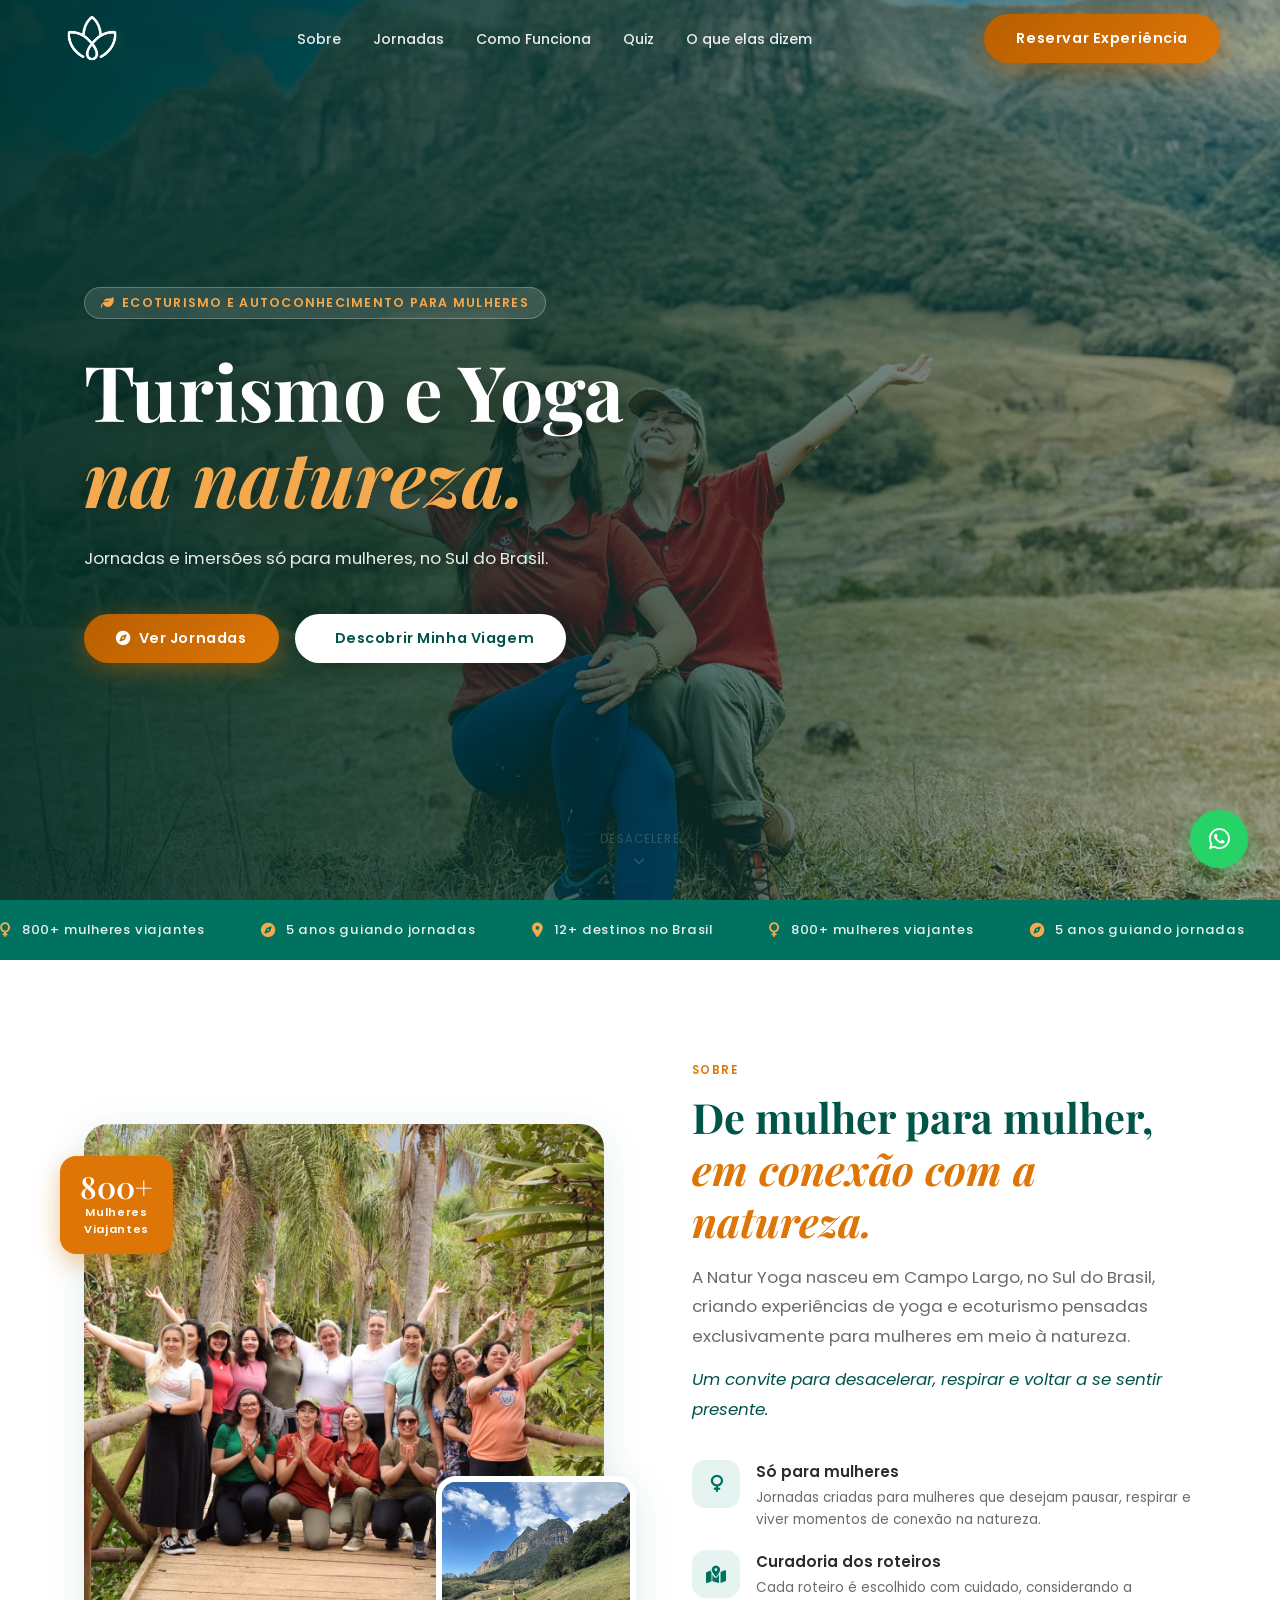
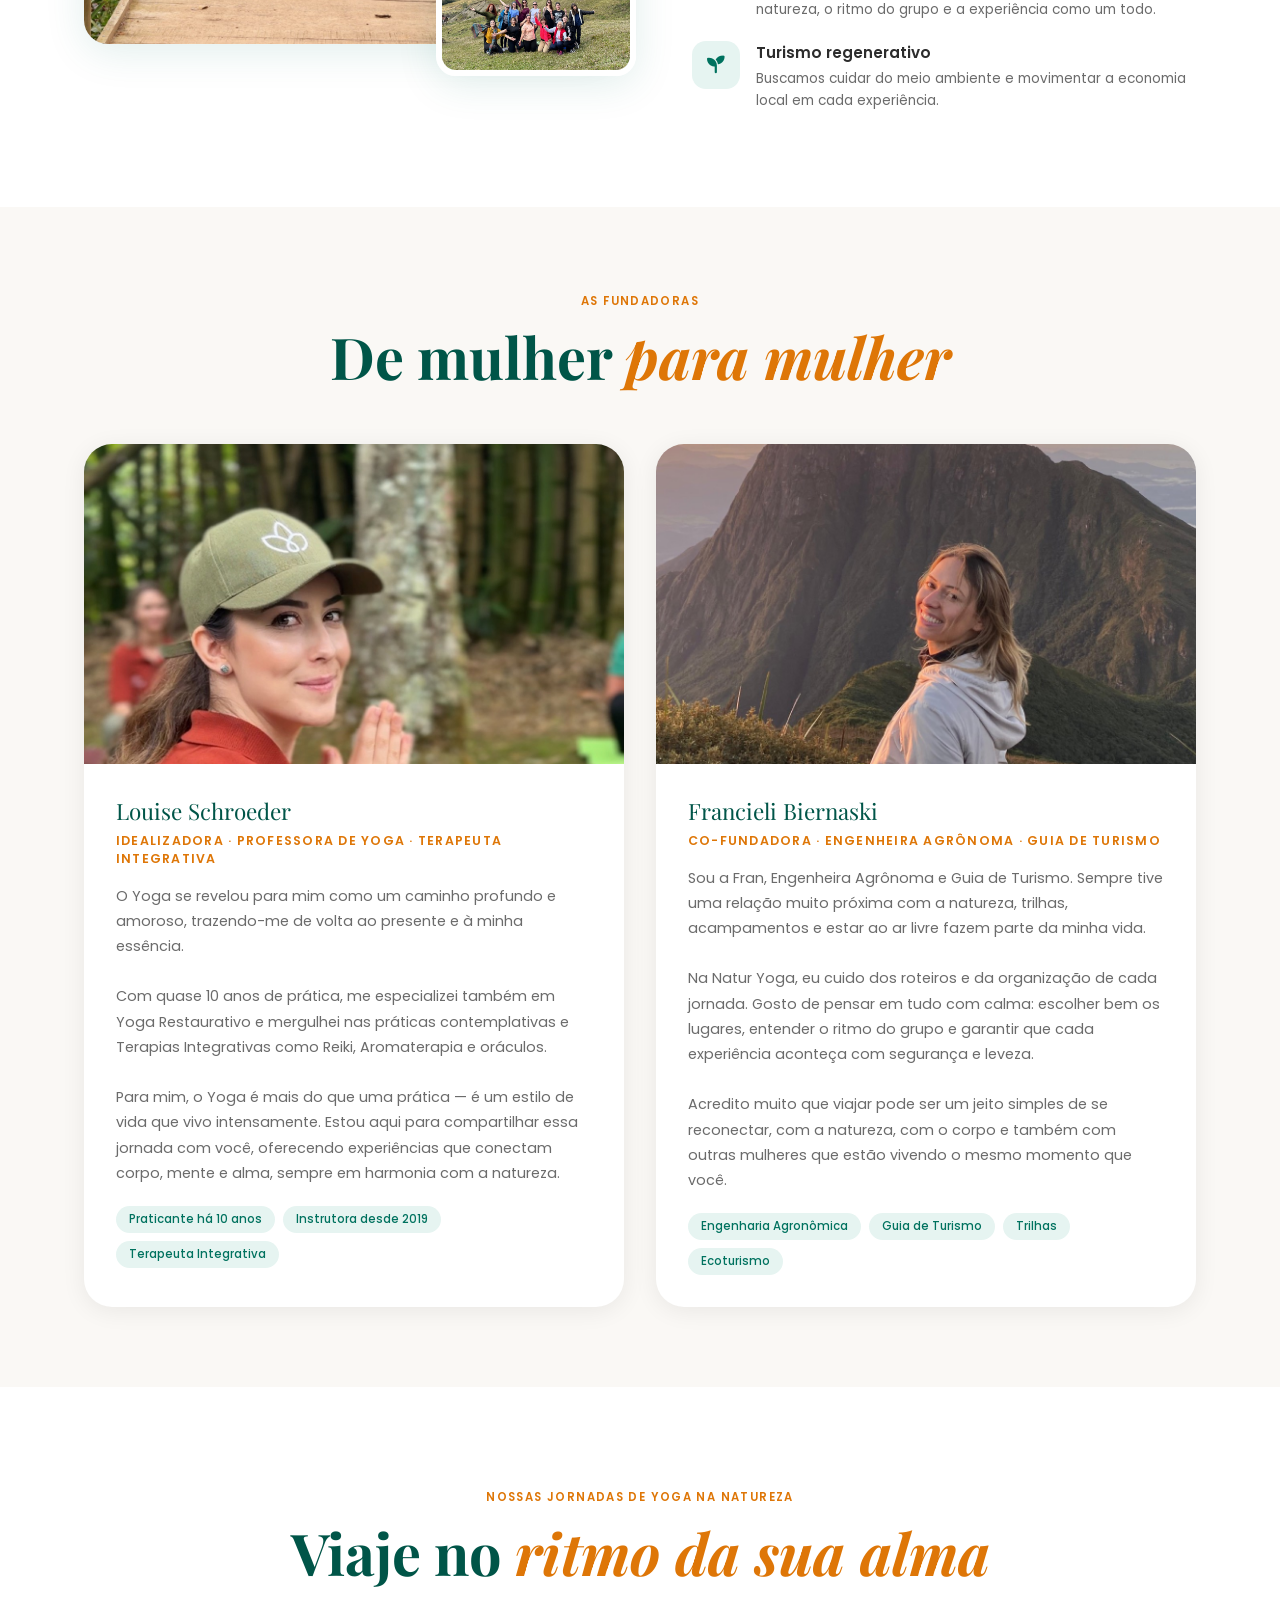
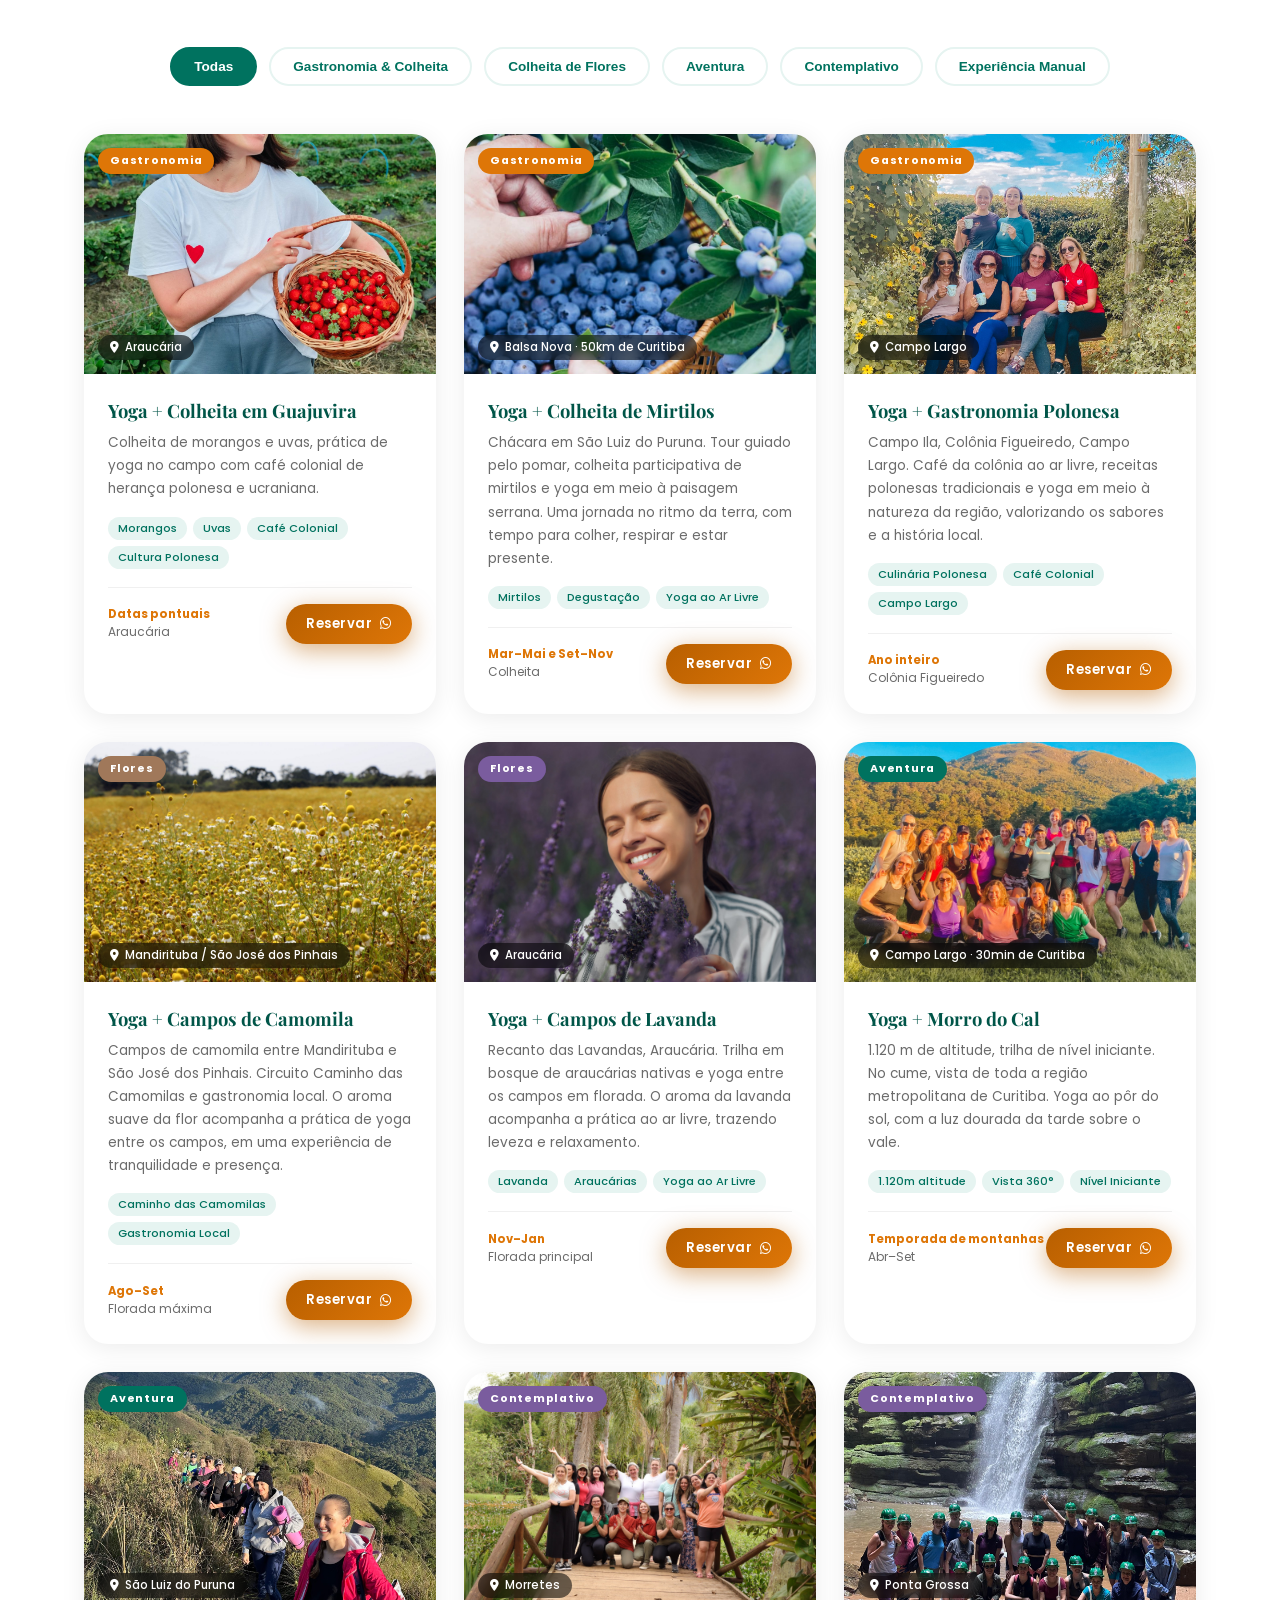
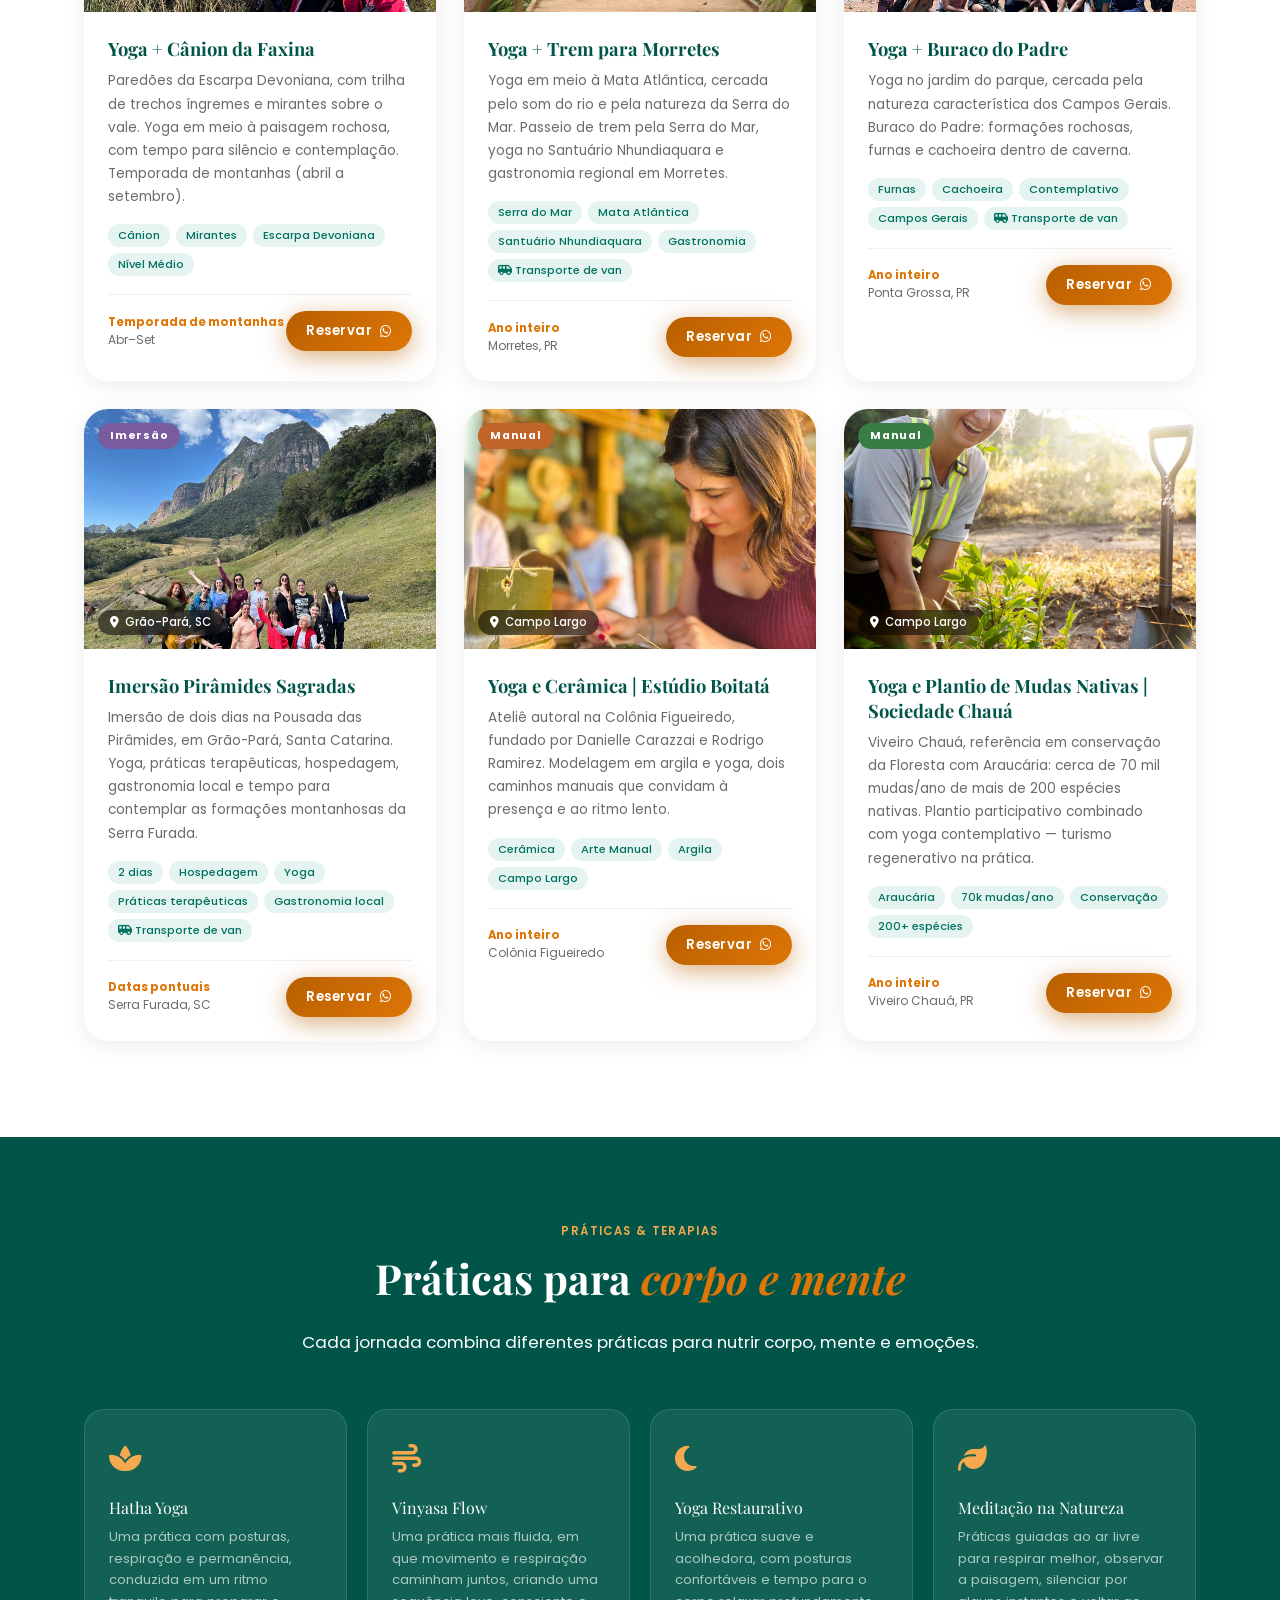
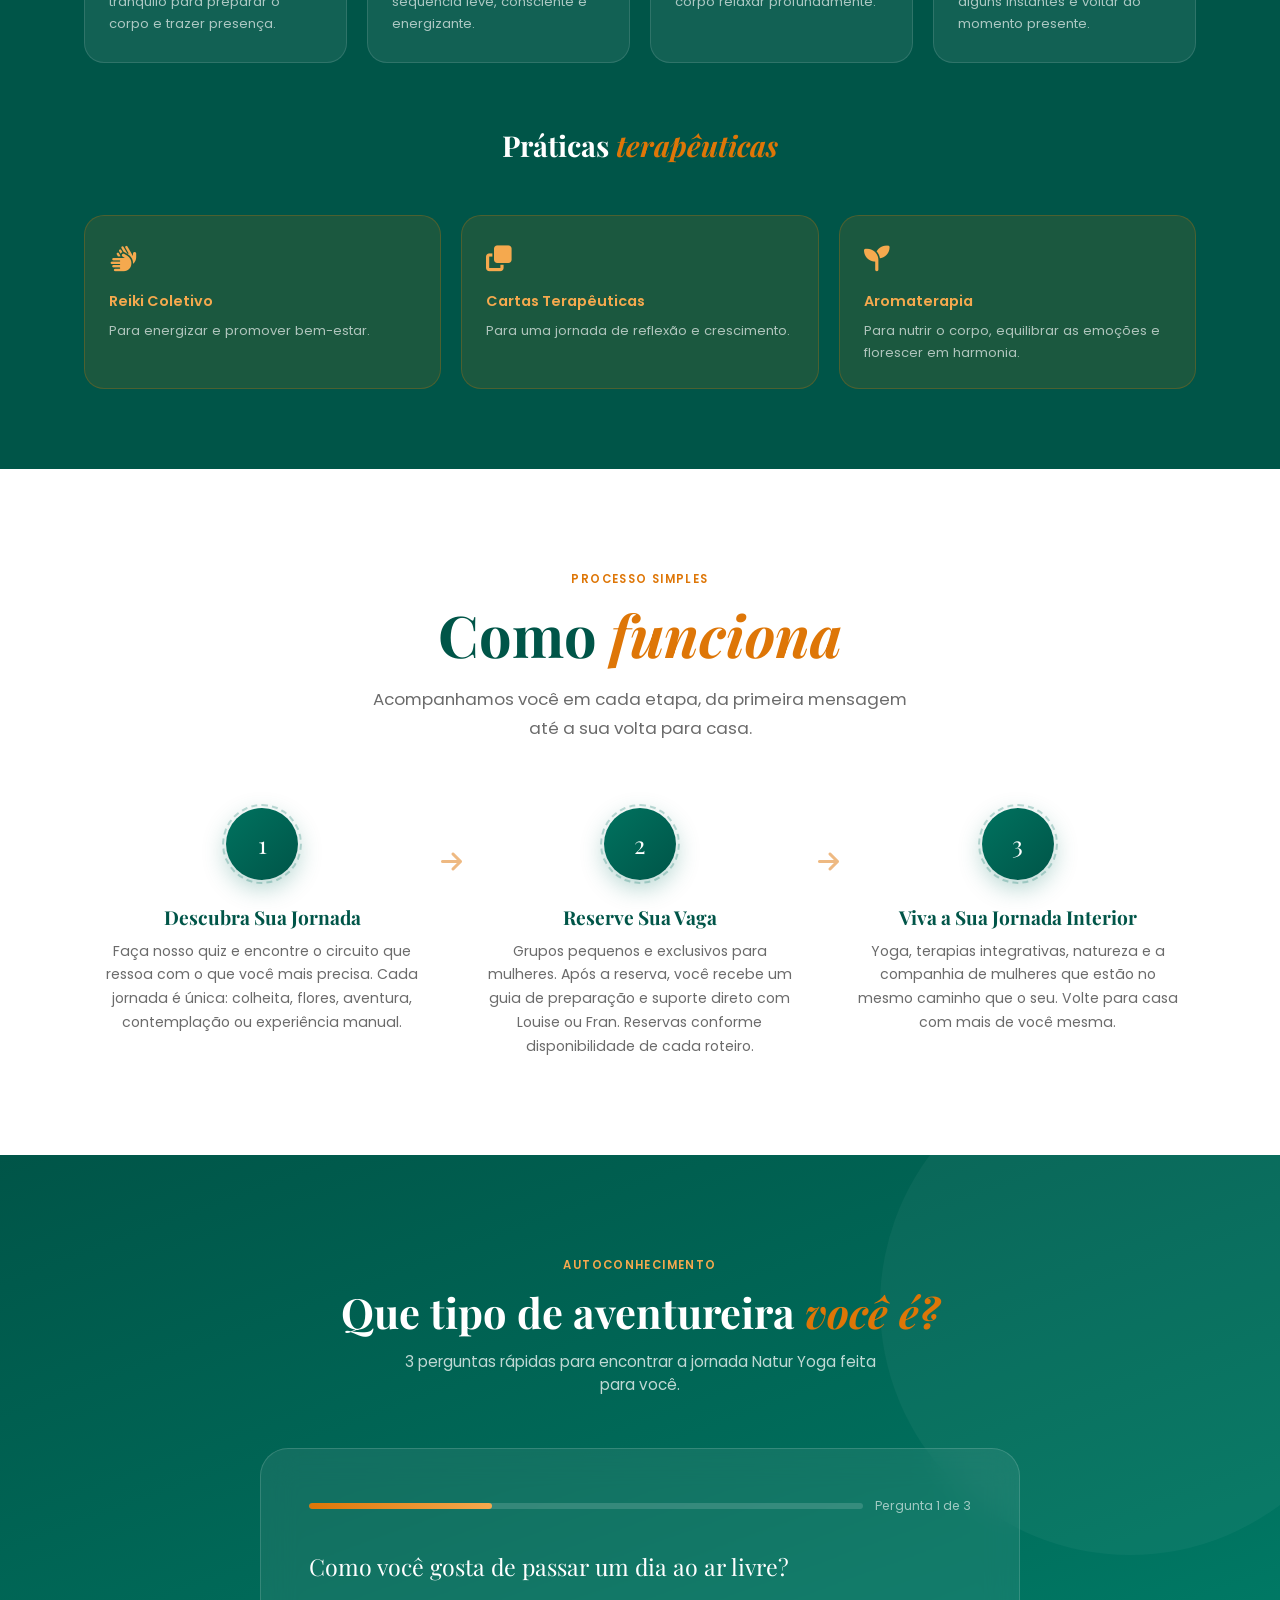
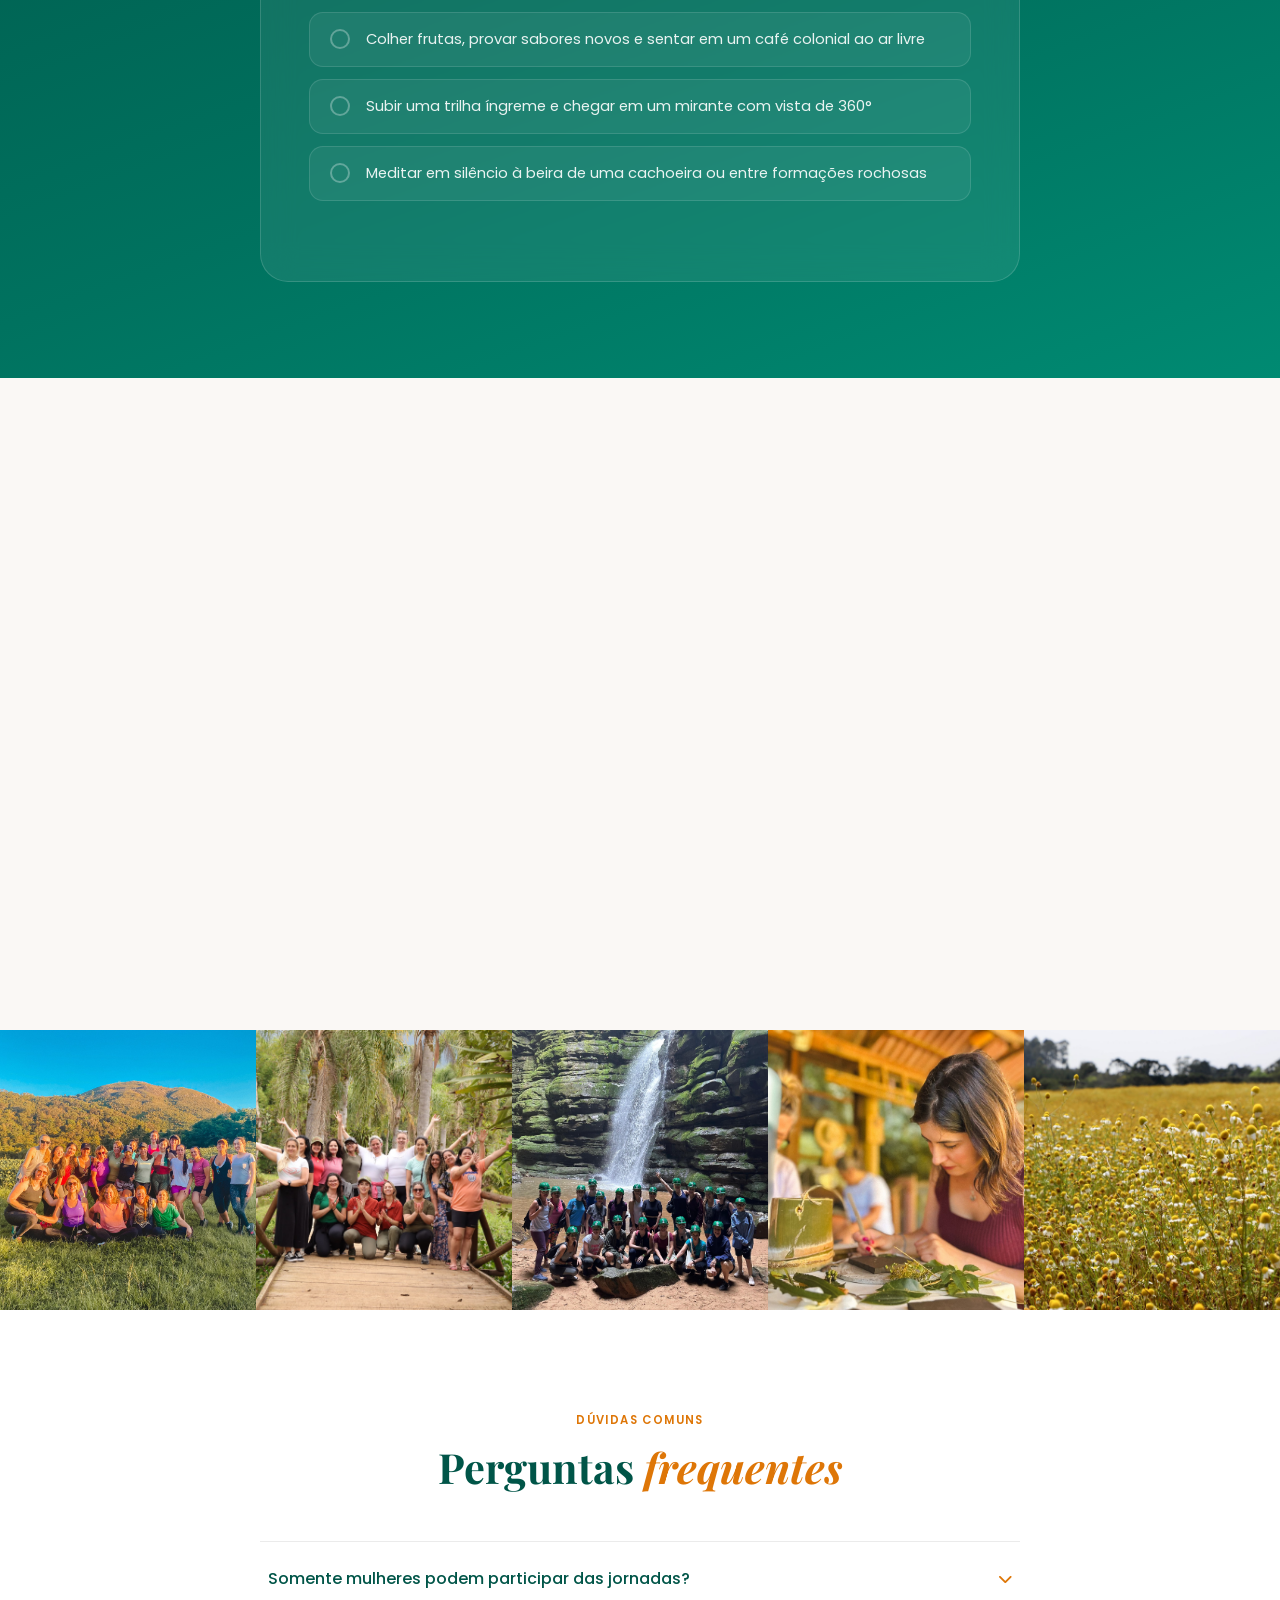
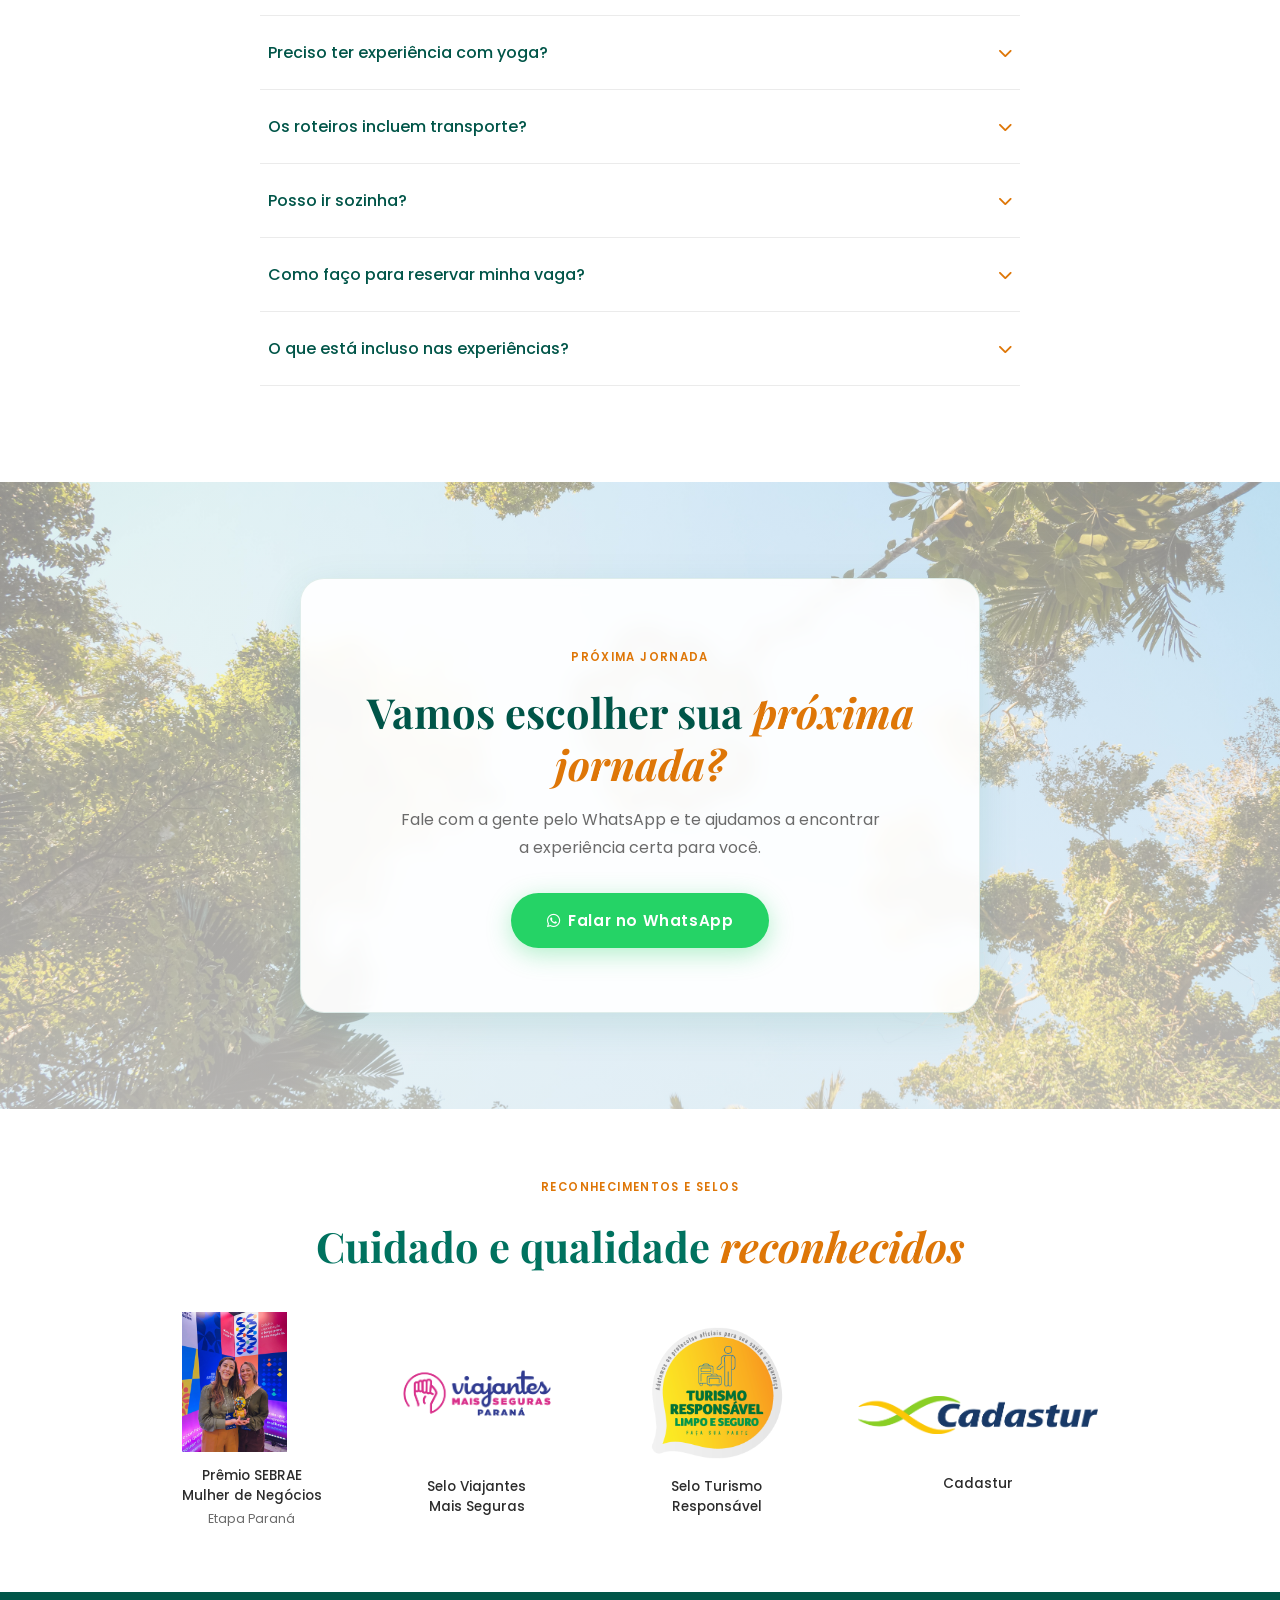
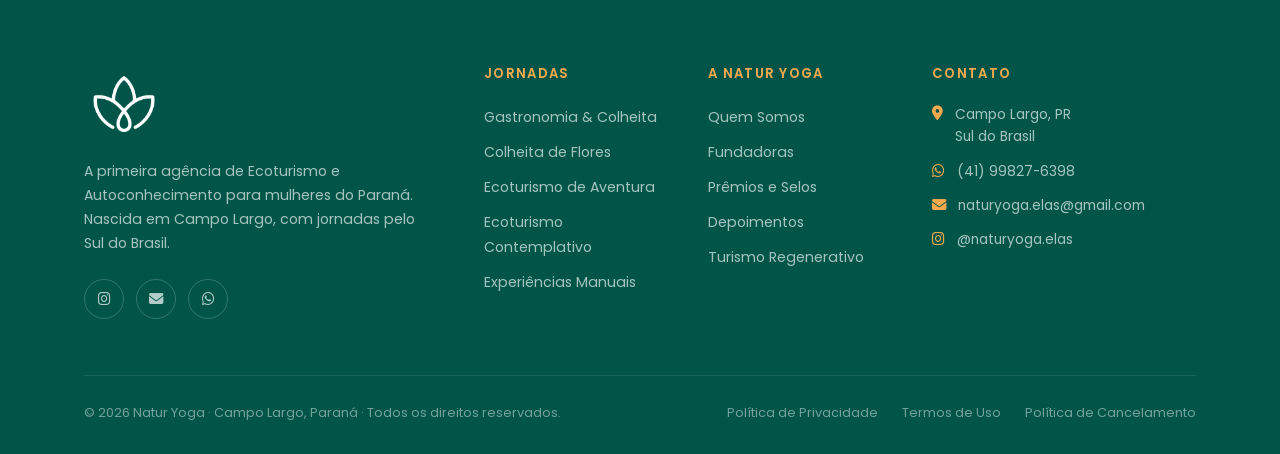
==== commit e4caab1e: "Revert "Add SEO architecture: home na raiz, 12 paginas de jornada, JSON-LD, sitemap e WebP" This rev" ====
--- a/index.html
+++ b/index.html
@@ -1,1004 +1,16 @@
 <!DOCTYPE html>
 <html lang="pt-BR">
 <head>
-  <meta charset="UTF-8" />
-  <meta name="viewport" content="width=device-width, initial-scale=1.0" />
-  <title>Natur Yoga | Retiros de Yoga para Mulheres no Paraná</title>
-  <meta name="description" content="Jornadas e imersões de yoga na natureza, só para mulheres, em Curitiba e no Paraná. Yoga restaurativo, terapias integrativas e ecoturismo consciente." />
-  <link rel="canonical" href="https://naturyoga.com.br/" />
-  <meta property="og:title" content="Natur Yoga | Retiros de Yoga para Mulheres no Paraná" />
-  <meta property="og:description" content="Jornadas e imersões de yoga na natureza, só para mulheres, em Curitiba e no Paraná." />
-  <meta property="og:type" content="website" />
-  <meta property="og:url" content="https://naturyoga.com.br/" />
-  <meta property="og:image" content="https://naturyoga.com.br/Site%20Natur%20Yoga/Fundadoras.jpg" />
-  <meta name="twitter:card" content="summary_large_image" />
-  <link href="https://fonts.googleapis.com/css2?family=Poppins:ital,wght@0,300;0,400;0,500;0,600;0,700;1,300;1,400&family=Playfair+Display:ital,wght@0,400;0,600;1,400;1,600&display=swap" rel="stylesheet" />
-  <link rel="stylesheet" href="https://cdnjs.cloudflare.com/ajax/libs/font-awesome/6.5.0/css/all.min.css" />
-  <link rel="stylesheet" href="/styles.css" />
-
-  <script type="application/ld+json">
-{
-  "@context": "https://schema.org",
-  "@type": "TravelAgency",
-  "name": "Natur Yoga",
-  "description": "Agência de ecoturismo e autoconhecimento para mulheres, com jornadas e imersões de yoga na natureza no Paraná e Sul do Brasil.",
-  "url": "https://naturyoga.com.br/",
-  "image": "https://naturyoga.com.br/Site%20Natur%20Yoga/Fundadoras.jpg",
-  "logo": "https://naturyoga.com.br/Site%20Natur%20Yoga/Logo%20Natur%20Yoga%20Laranja.png",
-  "telephone": "+55-41-99827-6398",
-  "email": "naturyoga.elas@gmail.com",
-  "address": {
-    "@type": "PostalAddress",
-    "addressLocality": "Campo Largo",
-    "addressRegion": "PR",
-    "addressCountry": "BR"
-  },
-  "areaServed": [
-    {
-      "@type": "City",
-      "name": "Curitiba"
-    },
-    {
-      "@type": "State",
-      "name": "Paraná"
-    }
-  ],
-  "sameAs": [
-    "https://instagram.com/naturyoga.elas"
-  ]
-}
-</script>
-  <script type="application/ld+json">
-{
-  "@context": "https://schema.org",
-  "@type": "FAQPage",
-  "mainEntity": [
-    {
-      "@type": "Question",
-      "name": "Somente mulheres podem participar das jornadas?",
-      "acceptedAnswer": {
-        "@type": "Answer",
-        "text": "Sim. As nossas jornadas de yoga na natureza são só para mulheres, criando um ambiente de acolhimento, segurança e conexão."
-      }
-    },
-    {
-      "@type": "Question",
-      "name": "Preciso ter experiência com yoga?",
-      "acceptedAnswer": {
-        "@type": "Answer",
-        "text": "Não. As práticas são conduzidas de forma acolhedora e acessível, respeitando o ritmo de cada mulher."
-      }
-    },
-    {
-      "@type": "Question",
-      "name": "Os roteiros incluem transporte?",
-      "acceptedAnswer": {
-        "@type": "Answer",
-        "text": "Alguns roteiros incluem transporte de van saindo de Curitiba. Essa informação aparece na descrição de cada jornada."
-      }
-    },
-    {
-      "@type": "Question",
-      "name": "Posso ir sozinha?",
-      "acceptedAnswer": {
-        "@type": "Answer",
-        "text": "Sim. Muitas mulheres chegam sozinhas e encontram no grupo uma oportunidade de fazer novas amizades."
-      }
-    },
-    {
-      "@type": "Question",
-      "name": "Como faço para reservar minha vaga?",
-      "acceptedAnswer": {
-        "@type": "Answer",
-        "text": "Você pode clicar em \"Reservar\" na jornada desejada ou falar diretamente conosco pelo WhatsApp."
-      }
-    },
-    {
-      "@type": "Question",
-      "name": "O que está incluso nas experiências?",
-      "acceptedAnswer": {
-        "@type": "Answer",
-        "text": "Depende de cada roteiro. As jornadas podem incluir yoga, práticas terapêuticas, gastronomia local, transporte, hospedagem ou vivências específicas."
-      }
-    }
-  ]
-}
-</script>
+  <meta charset="UTF-8">
+  <title>Natur Yoga</title>
 </head>
 <body>
 
-<!-- NAVBAR -->
-<nav class="navbar" id="navbar">
-  <div class="navbar__inner">
-    <a href="#" class="navbar__logo" style="display:flex;align-items:center;gap:10px;">
-      <picture><source type="image/webp" srcset="Site%20Natur%20Yoga/Logo%20Natur%20Yoga%20Laranja.webp" /><img src="Site%20Natur%20Yoga/Logo%20Natur%20Yoga%20Laranja.png" alt="Natur Yoga" style="height:64px;width:auto;border-radius:8px;display:block;" class="navbar__logo-img" width="500" height="500" /></picture>
-    </a>
-    <ul class="navbar__links">
-      <li><a href="#sobre">Sobre</a></li>
-      <li><a href="#jornadas">Jornadas</a></li>
-      <li><a href="#como-funciona">Como Funciona</a></li>
-      <li><a href="#quiz">Quiz</a></li>
-      <li><a href="#depoimentos">O que elas dizem</a></li>
-    </ul>
-    <div style="display:flex;align-items:center;gap:12px;">
-      <a href="javascript:void(0)" onclick="openWhatsAppGeneral()" class="btn btn-gold navbar__cta">Reservar Experiência</a>
-      <button class="navbar__hamburger" aria-label="Menu"><span></span><span></span><span></span></button>
-    </div>
-  </div>
-</nav>
+<script>
+window.location.href = "natur-yoga-redesign.html";
+</script>
 
-<!-- HERO -->
-<section class="hero">
-  <img class="hero__video" src="Site%20Natur%20Yoga/Fundadoras.jpg" alt="Fundadoras da Natur Yoga em meio à natureza" fetchpriority="high" decoding="async" />
-  <div class="hero__content">
-    <div class="hero__inner">
-    <div class="hero__eyebrow">
-      <i class="fas fa-leaf"></i>
-      Ecoturismo e Autoconhecimento para mulheres
-    </div>
-    <h1 class="hero__headline">Turismo e Yoga<br><em>na natureza.</em></h1>
-    <p class="hero__sub">
-      Jornadas e imersões só para mulheres, no Sul do Brasil.
-    </p>
-    <div class="hero__actions">
-      <a href="#jornadas" class="btn btn-gold"><i class="fas fa-compass"></i>Ver Jornadas</a>
-      <a href="#quiz" class="btn btn-white"><i class="fas fa-sparkles"></i>Descobrir Minha Viagem</a>
-    </div>
-    </div>
-  </div>
-  <div class="hero__scroll"><span>Desacelere</span><i class="fas fa-chevron-down"></i></div>
-</section>
+<p>Se não redirecionar, <a href="natur-yoga-redesign.html">clique aqui</a>.</p>
 
-<!-- MARQUEE -->
-<div class="intro-strip">
-  <div class="intro-strip__track">
-    <div class="intro-strip__item"><i class="fas fa-venus"></i> 800+ mulheres viajantes</div>
-    <div class="intro-strip__item"><i class="fas fa-compass"></i> 5 anos guiando jornadas</div>
-    <div class="intro-strip__item"><i class="fas fa-map-marker-alt"></i> 12+ destinos no Brasil</div>
-    <div class="intro-strip__item"><i class="fas fa-venus"></i> 800+ mulheres viajantes</div>
-    <div class="intro-strip__item"><i class="fas fa-compass"></i> 5 anos guiando jornadas</div>
-    <div class="intro-strip__item"><i class="fas fa-map-marker-alt"></i> 12+ destinos no Brasil</div>
-  </div>
-</div>
-
-<!-- ABOUT -->
-<section class="section" id="sobre">
-  <div class="container">
-    <div class="about__grid">
-      <div class="about__img-wrap reveal">
-        <picture><source type="image/webp" srcset="Site%20Natur%20Yoga/Yoga%20com%20Passeio%20de%20Trem%20Morretes.webp" /><img class="about__img-main" src="Site%20Natur%20Yoga/Yoga%20com%20Passeio%20de%20Trem%20Morretes.JPG" alt="Yoga com passeio de trem em Morretes, Serra do Mar" style="object-position:center;" loading="lazy" width="1800" height="1200" /></picture>
-        <picture><source type="image/webp" srcset="Site%20Natur%20Yoga/imersao-piramides-sagradas.webp" /><img class="about__img-accent" src="Site%20Natur%20Yoga/imersao-piramides-sagradas.jpg" alt="Louise e Fran nas Pirâmides Sagradas" style="object-position:center;" loading="lazy" width="1350" height="1800" /></picture>
-        <div class="about__badge">
-          <div class="about__badge-num">800+</div>
-          <div class="about__badge-text">Mulheres<br>Viajantes</div>
-        </div>
-      </div>
-      <div class="about__text reveal">
-        <span class="tag">Sobre</span>
-        <h2 class="heading-lg">De mulher para mulher, <em>em conexão com a natureza.</em></h2>
-        <p class="subtext" style="margin-top:16px;">
-          A Natur Yoga nasceu em Campo Largo, no Sul do Brasil, criando experiências de yoga e ecoturismo pensadas exclusivamente para mulheres em meio à natureza.
-        </p>
-        <p class="subtext" style="margin-top:14px;font-style:italic;color:var(--green-d);">
-          Um convite para desacelerar, respirar e voltar a se sentir presente.
-        </p>
-        <div class="about__features">
-          <div class="about__feature">
-            <div class="about__feature-icon"><i class="fas fa-venus"></i></div>
-            <div><h4>Só para mulheres</h4><p>Jornadas criadas para mulheres que desejam pausar, respirar e viver momentos de conexão na natureza.</p></div>
-          </div>
-          <div class="about__feature">
-            <div class="about__feature-icon"><i class="fas fa-map-marked-alt"></i></div>
-            <div><h4>Curadoria dos roteiros</h4><p>Cada roteiro é escolhido com cuidado, considerando a natureza, o ritmo do grupo e a experiência como um todo.</p></div>
-          </div>
-          <div class="about__feature">
-            <div class="about__feature-icon"><i class="fas fa-seedling"></i></div>
-            <div><h4>Turismo regenerativo</h4><p>Buscamos cuidar do meio ambiente e movimentar a economia local em cada experiência.</p></div>
-          </div>
-        </div>
-      </div>
-    </div>
-  </div>
-</section>
-
-<!-- FOUNDERS -->
-<section class="founders" id="fundadoras">
-  <div class="container">
-    <div class="founders__header reveal">
-      <span class="tag">As Fundadoras</span>
-      <h2 class="heading-xl">De mulher <em>para mulher</em></h2>
-    </div>
-    <div class="founders__grid">
-      <div class="founder-card reveal">
-        <picture><source type="image/webp" srcset="Site%20Natur%20Yoga/Louise%20Schroeder.webp" /><img class="founder-card__img" src="Site%20Natur%20Yoga/Louise%20Schroeder.JPG" alt="Louise Schroeder" style="object-position:top;" loading="lazy" width="1350" height="1800" /></picture>
-        <div class="founder-card__body">
-          <div class="founder-card__name">Louise Schroeder</div>
-          <div class="founder-card__role">Idealizadora · Professora de Yoga · Terapeuta Integrativa</div>
-          <p class="founder-card__bio collapsed">
-            <span class="bio__short">O Yoga se revelou para mim como um caminho profundo e amoroso, trazendo-me de volta ao presente e à minha essência.</span><span class="bio__rest"><br><br>Com quase 10 anos de prática, me especializei também em Yoga Restaurativo e mergulhei nas práticas contemplativas e Terapias Integrativas como Reiki, Aromaterapia e oráculos.<br><br>Para mim, o Yoga é mais do que uma prática — é um estilo de vida que vivo intensamente. Estou aqui para compartilhar essa jornada com você, oferecendo experiências que conectam corpo, mente e alma, sempre em harmonia com a natureza.</span>
-          </p>
-          <button type="button" class="bio__toggle mobile-only" onclick="toggleBio(this)" aria-expanded="false">Ler mais</button>
-          <div class="founder-card__tags">
-            <span class="founder-card__tag">Praticante há 10 anos</span>
-            <span class="founder-card__tag">Instrutora desde 2019</span>
-            <span class="founder-card__tag">Terapeuta Integrativa</span>
-          </div>
-        </div>
-      </div>
-      <div class="founder-card reveal">
-        <picture><source type="image/webp" srcset="Site%20Natur%20Yoga/Francieli.webp" /><img class="founder-card__img" src="Site%20Natur%20Yoga/Francieli.jpg" alt="Francieli Biernaski, co-fundadora da Natur Yoga, no Pico Paraná" style="object-position:center 20%;" loading="lazy" width="1120" height="1400" /></picture>
-        <div class="founder-card__body">
-          <div class="founder-card__name">Francieli Biernaski</div>
-          <div class="founder-card__role">Co-fundadora · Engenheira Agrônoma · Guia de Turismo</div>
-          <p class="founder-card__bio collapsed">
-            <span class="bio__short">Sou a Fran, Engenheira Agrônoma e Guia de Turismo. Sempre tive uma relação muito próxima com a natureza, trilhas, acampamentos e estar ao ar livre fazem parte da minha vida.</span><span class="bio__rest"><br><br>Na Natur Yoga, eu cuido dos roteiros e da organização de cada jornada. Gosto de pensar em tudo com calma: escolher bem os lugares, entender o ritmo do grupo e garantir que cada experiência aconteça com segurança e leveza.<br><br>Acredito muito que viajar pode ser um jeito simples de se reconectar, com a natureza, com o corpo e também com outras mulheres que estão vivendo o mesmo momento que você.</span>
-          </p>
-          <button type="button" class="bio__toggle mobile-only" onclick="toggleBio(this)" aria-expanded="false">Ler mais</button>
-          <div class="founder-card__tags">
-            <span class="founder-card__tag">Engenharia Agronômica</span>
-            <span class="founder-card__tag">Guia de Turismo</span>
-            <span class="founder-card__tag">Trilhas</span>
-            <span class="founder-card__tag">Ecoturismo</span>
-          </div>
-        </div>
-      </div>
-    </div>
-  </div>
-</section>
-
-<!-- JORNADAS -->
-<section class="section" id="jornadas">
-  <div class="container">
-    <div class="jornadas__header reveal">
-      <span class="tag">Nossas jornadas de yoga na natureza</span>
-      <h2 class="heading-xl">Viaje no <em>ritmo da sua alma</em></h2>
-    </div>
-
-    <div class="jornadas__tabs" id="tabsContainer">
-      <button class="jornadas__tab active" onclick="filterJornadas('todas', this)">Todas</button>
-      <button class="jornadas__tab" onclick="filterJornadas('colheita', this)">Gastronomia &amp; Colheita</button>
-      <button class="jornadas__tab" onclick="filterJornadas('flores', this)">Colheita de Flores</button>
-      <button class="jornadas__tab" onclick="filterJornadas('aventura', this)">Aventura</button>
-      <button class="jornadas__tab" onclick="filterJornadas('contemp', this)">Contemplativo</button>
-      <button class="jornadas__tab" onclick="filterJornadas('manual', this)">Experiência Manual</button>
-    </div>
-
-    <div class="jornadas__grid" id="jornadasGrid">
-
-      <!-- Gastronomia & Colheita -->
-      <div class="jornada-card reveal" data-cat="colheita">
-        <div class="jornada-card__img">
-          <picture><source type="image/webp" srcset="Site%20Natur%20Yoga/guajuvira.webp" /><img src="Site%20Natur%20Yoga/guajuvira.jpg" alt="Yoga + Colheita em Guajuvira, Araucária" loading="lazy" width="1200" height="1800" /></picture>
-          <span class="jornada-card__badge badge-colheita">Gastronomia</span>
-          <span class="jornada-card__loc"><i class="fas fa-map-marker-alt"></i> Araucária</span>
-        </div>
-        <div class="jornada-card__body">
-          <h3 class="jornada-card__title"><a href="/jornadas/yoga-colheita-guajuvira-araucaria">Yoga + Colheita em Guajuvira</a></h3>
-          <p class="jornada-card__desc">Colheita de morangos e uvas, prática de yoga no campo com café colonial de herança polonesa e ucraniana.</p>
-          <div class="jornada-card__tags">
-            <span class="jornada-card__tag">Morangos</span>
-            <span class="jornada-card__tag">Uvas</span>
-            <span class="jornada-card__tag">Café Colonial</span>
-            <span class="jornada-card__tag">Cultura Polonesa</span>
-          </div>
-          <div class="jornada-card__footer">
-            <div class="jornada-card__season"><strong>Datas pontuais</strong>Araucária</div>
-            <a href="javascript:void(0)" onclick="openWhatsAppRoteiro(this.closest('.jornada-card').querySelector('.jornada-card__title').textContent.trim())" class="btn btn-gold" style="padding:10px 20px;font-size:.82rem;">Reservar <i class="fab fa-whatsapp"></i></a>
-          </div>
-        </div>
-      </div>
-
-      <div class="jornada-card reveal" data-cat="colheita">
-        <div class="jornada-card__img">
-          <picture><source type="image/webp" srcset="Site%20Natur%20Yoga/kiwi-mirtilos.webp" /><img src="Site%20Natur%20Yoga/kiwi-mirtilos.jpg" alt="Yoga + Colheita de Mirtilos" loading="lazy" width="1090" height="660" /></picture>
-          <span class="jornada-card__badge badge-colheita">Gastronomia</span>
-          <span class="jornada-card__loc"><i class="fas fa-map-marker-alt"></i> Balsa Nova · 50km de Curitiba</span>
-        </div>
-        <div class="jornada-card__body">
-          <h3 class="jornada-card__title"><a href="/jornadas/yoga-colheita-mirtilos-balsa-nova">Yoga + Colheita de Mirtilos</a></h3>
-          <p class="jornada-card__desc">Chácara em São Luiz do Puruna. Tour guiado pelo pomar, colheita participativa de mirtilos e yoga em meio à paisagem serrana. Uma jornada no ritmo da terra, com tempo para colher, respirar e estar presente.</p>
-          <div class="jornada-card__tags">
-            <span class="jornada-card__tag">Mirtilos</span>
-            <span class="jornada-card__tag">Degustação</span>
-            <span class="jornada-card__tag">Yoga ao Ar Livre</span>
-          </div>
-          <div class="jornada-card__footer">
-            <div class="jornada-card__season"><strong>Mar–Mai e Set–Nov</strong>Colheita</div>
-            <a href="javascript:void(0)" onclick="openWhatsAppRoteiro(this.closest('.jornada-card').querySelector('.jornada-card__title').textContent.trim())" class="btn btn-gold" style="padding:10px 20px;font-size:.82rem;">Reservar <i class="fab fa-whatsapp"></i></a>
-          </div>
-        </div>
-      </div>
-
-      <div class="jornada-card reveal" data-cat="colheita">
-        <div class="jornada-card__img">
-          <picture><source type="image/webp" srcset="Site%20Natur%20Yoga/Yoga%20%2B%20Gastronomia%20Polonesa.webp" /><img src="Site%20Natur%20Yoga/Yoga%20%2B%20Gastronomia%20Polonesa.jpg" alt="Yoga + Gastronomia Polonesa" loading="lazy" width="1350" height="1800" /></picture>
-          <span class="jornada-card__badge badge-colheita">Gastronomia</span>
-          <span class="jornada-card__loc"><i class="fas fa-map-marker-alt"></i> Campo Largo</span>
-        </div>
-        <div class="jornada-card__body">
-          <h3 class="jornada-card__title"><a href="/jornadas/yoga-gastronomia-polonesa-campo-largo">Yoga + Gastronomia Polonesa</a></h3>
-          <p class="jornada-card__desc">Campo Ila, Colônia Figueiredo, Campo Largo. Café da colônia ao ar livre, receitas polonesas tradicionais e yoga em meio à natureza da região, valorizando os sabores e a história local.</p>
-          <div class="jornada-card__tags">
-            <span class="jornada-card__tag">Culinária Polonesa</span>
-            <span class="jornada-card__tag">Café Colonial</span>
-            <span class="jornada-card__tag">Campo Largo</span>
-          </div>
-          <div class="jornada-card__footer">
-            <div class="jornada-card__season"><strong>Ano inteiro</strong>Colônia Figueiredo</div>
-            <a href="javascript:void(0)" onclick="openWhatsAppRoteiro(this.closest('.jornada-card').querySelector('.jornada-card__title').textContent.trim())" class="btn btn-gold" style="padding:10px 20px;font-size:.82rem;">Reservar <i class="fab fa-whatsapp"></i></a>
-          </div>
-        </div>
-      </div>
-
-      <!-- Flores -->
-      <div class="jornada-card reveal" data-cat="flores">
-        <div class="jornada-card__img">
-          <picture><source type="image/webp" srcset="Site%20Natur%20Yoga/Campos%20de%20Camomila.webp" /><img src="Site%20Natur%20Yoga/Campos%20de%20Camomila.jpg" alt="Yoga + Campos de Camomila" loading="lazy" width="1800" height="1200" /></picture>
-          <span class="jornada-card__badge" style="background:#a0785a;">Flores</span>
-          <span class="jornada-card__loc"><i class="fas fa-map-marker-alt"></i> Mandirituba / São José dos Pinhais</span>
-        </div>
-        <div class="jornada-card__body">
-          <h3 class="jornada-card__title"><a href="/jornadas/yoga-campos-camomila-mandirituba">Yoga + Campos de Camomila</a></h3>
-          <p class="jornada-card__desc">Campos de camomila entre Mandirituba e São José dos Pinhais. Circuito Caminho das Camomilas e gastronomia local. O aroma suave da flor acompanha a prática de yoga entre os campos, em uma experiência de tranquilidade e presença.</p>
-          <div class="jornada-card__tags">
-            <span class="jornada-card__tag">Caminho das Camomilas</span>
-            <span class="jornada-card__tag">Gastronomia Local</span>
-          </div>
-          <div class="jornada-card__footer">
-            <div class="jornada-card__season"><strong>Ago–Set</strong>Florada máxima</div>
-            <a href="javascript:void(0)" onclick="openWhatsAppRoteiro(this.closest('.jornada-card').querySelector('.jornada-card__title').textContent.trim())" class="btn btn-gold" style="padding:10px 20px;font-size:.82rem;">Reservar <i class="fab fa-whatsapp"></i></a>
-          </div>
-        </div>
-      </div>
-
-      <div class="jornada-card reveal" data-cat="flores">
-        <div class="jornada-card__img">
-          <picture><source type="image/webp" srcset="Site%20Natur%20Yoga/lavanda.webp" /><img src="Site%20Natur%20Yoga/lavanda.jpg" alt="Yoga em campo de lavanda, Recanto das Lavandas em Araucária" loading="lazy" width="1800" height="1200" /></picture>
-          <span class="jornada-card__badge" style="background:#7a5c9e;">Flores</span>
-          <span class="jornada-card__loc"><i class="fas fa-map-marker-alt"></i> Araucária</span>
-        </div>
-        <div class="jornada-card__body">
-          <h3 class="jornada-card__title"><a href="/jornadas/yoga-campos-lavanda-araucaria">Yoga + Campos de Lavanda</a></h3>
-          <p class="jornada-card__desc">Recanto das Lavandas, Araucária. Trilha em bosque de araucárias nativas e yoga entre os campos em florada. O aroma da lavanda acompanha a prática ao ar livre, trazendo leveza e relaxamento.</p>
-          <div class="jornada-card__tags">
-            <span class="jornada-card__tag">Lavanda</span>
-            <span class="jornada-card__tag">Araucárias</span>
-            <span class="jornada-card__tag">Yoga ao Ar Livre</span>
-          </div>
-          <div class="jornada-card__footer">
-            <div class="jornada-card__season"><strong>Nov–Jan</strong>Florada principal</div>
-            <a href="javascript:void(0)" onclick="openWhatsAppRoteiro(this.closest('.jornada-card').querySelector('.jornada-card__title').textContent.trim())" class="btn btn-gold" style="padding:10px 20px;font-size:.82rem;">Reservar <i class="fab fa-whatsapp"></i></a>
-          </div>
-        </div>
-      </div>
-
-      <!-- Aventura -->
-      <div class="jornada-card reveal" data-cat="aventura">
-        <div class="jornada-card__img">
-          <picture><source type="image/webp" srcset="Site%20Natur%20Yoga/Morro%20do%20Cal.webp" /><img src="Site%20Natur%20Yoga/Morro%20do%20Cal.jpg" alt="Yoga + Morro do Cal" loading="lazy" width="1688" height="1800" /></picture>
-          <span class="jornada-card__badge badge-aventura">Aventura</span>
-          <span class="jornada-card__loc"><i class="fas fa-map-marker-alt"></i> Campo Largo · 30min de Curitiba</span>
-        </div>
-        <div class="jornada-card__body">
-          <h3 class="jornada-card__title"><a href="/jornadas/yoga-morro-do-cal-campo-largo">Yoga + Morro do Cal</a></h3>
-          <p class="jornada-card__desc">1.120 m de altitude, trilha de nível iniciante. No cume, vista de toda a região metropolitana de Curitiba. Yoga ao pôr do sol, com a luz dourada da tarde sobre o vale.</p>
-          <div class="jornada-card__tags">
-            <span class="jornada-card__tag">1.120m altitude</span>
-            <span class="jornada-card__tag">Vista 360°</span>
-            <span class="jornada-card__tag">Nível Iniciante</span>
-          </div>
-          <div class="jornada-card__footer">
-            <div class="jornada-card__season"><strong>Temporada de montanhas</strong>Abr–Set</div>
-            <a href="javascript:void(0)" onclick="openWhatsAppRoteiro(this.closest('.jornada-card').querySelector('.jornada-card__title').textContent.trim())" class="btn btn-gold" style="padding:10px 20px;font-size:.82rem;">Reservar <i class="fab fa-whatsapp"></i></a>
-          </div>
-        </div>
-      </div>
-
-      <div class="jornada-card reveal" data-cat="aventura">
-        <div class="jornada-card__img">
-          <picture><source type="image/webp" srcset="Site%20Natur%20Yoga/Yoga%20Canion%20da%20Faxina.webp" /><img src="Site%20Natur%20Yoga/Yoga%20Canion%20da%20Faxina.jpeg" alt="Yoga + Cânion da Faxina" style="image-orientation:from-image;" loading="lazy" width="1800" height="1350" /></picture>
-          <span class="jornada-card__badge badge-aventura">Aventura</span>
-          <span class="jornada-card__loc"><i class="fas fa-map-marker-alt"></i> São Luiz do Puruna</span>
-        </div>
-        <div class="jornada-card__body">
-          <h3 class="jornada-card__title"><a href="/jornadas/yoga-canion-da-faxina-puruna">Yoga + Cânion da Faxina</a></h3>
-          <p class="jornada-card__desc">Paredões da Escarpa Devoniana, com trilha de trechos íngremes e mirantes sobre o vale. Yoga em meio à paisagem rochosa, com tempo para silêncio e contemplação. Temporada de montanhas (abril a setembro).</p>
-          <div class="jornada-card__tags">
-            <span class="jornada-card__tag">Cânion</span>
-            <span class="jornada-card__tag">Mirantes</span>
-            <span class="jornada-card__tag">Escarpa Devoniana</span>
-            <span class="jornada-card__tag">Nível Médio</span>
-          </div>
-          <div class="jornada-card__footer">
-            <div class="jornada-card__season"><strong>Temporada de montanhas</strong>Abr–Set</div>
-            <a href="javascript:void(0)" onclick="openWhatsAppRoteiro(this.closest('.jornada-card').querySelector('.jornada-card__title').textContent.trim())" class="btn btn-gold" style="padding:10px 20px;font-size:.82rem;">Reservar <i class="fab fa-whatsapp"></i></a>
-          </div>
-        </div>
-      </div>
-
-      <!-- Contemplativo -->
-      <div class="jornada-card reveal" data-cat="contemp">
-        <div class="jornada-card__img">
-          <picture><source type="image/webp" srcset="Site%20Natur%20Yoga/Yoga%20com%20Passeio%20de%20Trem%20Morretes.webp" /><img src="Site%20Natur%20Yoga/Yoga%20com%20Passeio%20de%20Trem%20Morretes.JPG" alt="Yoga + Trem para Morretes" loading="lazy" width="1800" height="1200" /></picture>
-          <span class="jornada-card__badge badge-contemp">Contemplativo</span>
-          <span class="jornada-card__loc"><i class="fas fa-map-marker-alt"></i> Morretes</span>
-        </div>
-        <div class="jornada-card__body">
-          <h3 class="jornada-card__title"><a href="/jornadas/yoga-trem-morretes-serra-do-mar">Yoga + Trem para Morretes</a></h3>
-          <p class="jornada-card__desc">Yoga em meio à Mata Atlântica, cercada pelo som do rio e pela natureza da Serra do Mar. Passeio de trem pela Serra do Mar, yoga no Santuário Nhundiaquara e gastronomia regional em Morretes.</p>
-          <div class="jornada-card__tags">
-            <span class="jornada-card__tag">Serra do Mar</span>
-            <span class="jornada-card__tag">Mata Atlântica</span>
-            <span class="jornada-card__tag">Santuário Nhundiaquara</span>
-            <span class="jornada-card__tag">Gastronomia</span>
-            <span class="jornada-card__tag"><i class="fas fa-shuttle-van"></i> Transporte de van</span>
-          </div>
-          <div class="jornada-card__footer">
-            <div class="jornada-card__season"><strong>Ano inteiro</strong>Morretes, PR</div>
-            <a href="javascript:void(0)" onclick="openWhatsAppRoteiro(this.closest('.jornada-card').querySelector('.jornada-card__title').textContent.trim())" class="btn btn-gold" style="padding:10px 20px;font-size:.82rem;">Reservar <i class="fab fa-whatsapp"></i></a>
-          </div>
-        </div>
-      </div>
-
-      <div class="jornada-card reveal" data-cat="contemp">
-        <div class="jornada-card__img">
-          <picture><source type="image/webp" srcset="Site%20Natur%20Yoga/Yoga%20no%20Buraco%20do%20Padre.webp" /><img src="Site%20Natur%20Yoga/Yoga%20no%20Buraco%20do%20Padre.JPG" alt="Yoga + Buraco do Padre" loading="lazy" width="1350" height="1800" /></picture>
-          <span class="jornada-card__badge badge-contemp">Contemplativo</span>
-          <span class="jornada-card__loc"><i class="fas fa-map-marker-alt"></i> Ponta Grossa</span>
-        </div>
-        <div class="jornada-card__body">
-          <h3 class="jornada-card__title"><a href="/jornadas/yoga-buraco-do-padre-ponta-grossa">Yoga + Buraco do Padre</a></h3>
-          <p class="jornada-card__desc">Yoga no jardim do parque, cercada pela natureza característica dos Campos Gerais. Buraco do Padre: formações rochosas, furnas e cachoeira dentro de caverna.</p>
-          <div class="jornada-card__tags">
-            <span class="jornada-card__tag">Furnas</span>
-            <span class="jornada-card__tag">Cachoeira</span>
-            <span class="jornada-card__tag">Contemplativo</span>
-            <span class="jornada-card__tag">Campos Gerais</span>
-            <span class="jornada-card__tag"><i class="fas fa-shuttle-van"></i> Transporte de van</span>
-          </div>
-          <div class="jornada-card__footer">
-            <div class="jornada-card__season"><strong>Ano inteiro</strong>Ponta Grossa, PR</div>
-            <a href="javascript:void(0)" onclick="openWhatsAppRoteiro(this.closest('.jornada-card').querySelector('.jornada-card__title').textContent.trim())" class="btn btn-gold" style="padding:10px 20px;font-size:.82rem;">Reservar <i class="fab fa-whatsapp"></i></a>
-          </div>
-        </div>
-      </div>
-
-      <div class="jornada-card reveal" data-cat="contemp">
-        <div class="jornada-card__img">
-          <picture><source type="image/webp" srcset="Site%20Natur%20Yoga/imersao-piramides-sagradas.webp" /><img src="Site%20Natur%20Yoga/imersao-piramides-sagradas.jpg" alt="Imersão Pirâmides Sagradas — Grão-Pará, SC" loading="lazy" width="1350" height="1800" /></picture>
-          <span class="jornada-card__badge badge-contemp">Imersão</span>
-          <span class="jornada-card__loc"><i class="fas fa-map-marker-alt"></i> Grão-Pará, SC</span>
-        </div>
-        <div class="jornada-card__body">
-          <h3 class="jornada-card__title"><a href="/jornadas/imersao-piramides-sagradas">Imersão Pirâmides Sagradas</a></h3>
-          <p class="jornada-card__desc">Imersão de dois dias na Pousada das Pirâmides, em Grão-Pará, Santa Catarina. Yoga, práticas terapêuticas, hospedagem, gastronomia local e tempo para contemplar as formações montanhosas da Serra Furada.</p>
-          <div class="jornada-card__tags">
-            <span class="jornada-card__tag">2 dias</span>
-            <span class="jornada-card__tag">Hospedagem</span>
-            <span class="jornada-card__tag">Yoga</span>
-            <span class="jornada-card__tag">Práticas terapêuticas</span>
-            <span class="jornada-card__tag">Gastronomia local</span>
-            <span class="jornada-card__tag"><i class="fas fa-shuttle-van"></i> Transporte de van</span>
-          </div>
-          <div class="jornada-card__footer">
-            <div class="jornada-card__season"><strong>Datas pontuais</strong>Serra Furada, SC</div>
-            <a href="javascript:void(0)" onclick="openWhatsAppRoteiro(this.closest('.jornada-card').querySelector('.jornada-card__title').textContent.trim())" class="btn btn-gold" style="padding:10px 20px;font-size:.82rem;">Reservar <i class="fab fa-whatsapp"></i></a>
-          </div>
-        </div>
-      </div>
-
-      <!-- Manual -->
-      <div class="jornada-card reveal" data-cat="manual">
-        <div class="jornada-card__img">
-          <picture><source type="image/webp" srcset="Site%20Natur%20Yoga/Yoga%20com%20ceramica.webp" /><img src="Site%20Natur%20Yoga/Yoga%20com%20ceramica.jpg" alt="Yoga e Cerâmica — Estúdio Boitatá" loading="lazy" width="1350" height="1800" /></picture>
-          <span class="jornada-card__badge" style="background:#c0642a;">Manual</span>
-          <span class="jornada-card__loc"><i class="fas fa-map-marker-alt"></i> Campo Largo</span>
-        </div>
-        <div class="jornada-card__body">
-          <h3 class="jornada-card__title"><a href="/jornadas/yoga-ceramica-estudio-boitata">Yoga e Cerâmica | Estúdio Boitatá</a></h3>
-          <p class="jornada-card__desc">Ateliê autoral na Colônia Figueiredo, fundado por Danielle Carazzai e Rodrigo Ramirez. Modelagem em argila e yoga, dois caminhos manuais que convidam à presença e ao ritmo lento.</p>
-          <div class="jornada-card__tags">
-            <span class="jornada-card__tag">Cerâmica</span>
-            <span class="jornada-card__tag">Arte Manual</span>
-            <span class="jornada-card__tag">Argila</span>
-            <span class="jornada-card__tag">Campo Largo</span>
-          </div>
-          <div class="jornada-card__footer">
-            <div class="jornada-card__season"><strong>Ano inteiro</strong>Colônia Figueiredo</div>
-            <a href="javascript:void(0)" onclick="openWhatsAppRoteiro(this.closest('.jornada-card').querySelector('.jornada-card__title').textContent.trim())" class="btn btn-gold" style="padding:10px 20px;font-size:.82rem;">Reservar <i class="fab fa-whatsapp"></i></a>
-          </div>
-        </div>
-      </div>
-
-      <div class="jornada-card reveal" data-cat="manual">
-        <div class="jornada-card__img">
-          <picture><source type="image/webp" srcset="Site%20Natur%20Yoga/chaua.webp" /><img src="Site%20Natur%20Yoga/chaua.jpg" alt="Yoga e Plantio de Mudas Nativas no Viveiro Chauá" loading="lazy" width="1200" height="1800" /></picture>
-          <span class="jornada-card__badge" style="background:#3a7d44;">Manual</span>
-          <span class="jornada-card__loc"><i class="fas fa-map-marker-alt"></i> Campo Largo</span>
-        </div>
-        <div class="jornada-card__body">
-          <h3 class="jornada-card__title"><a href="/jornadas/yoga-plantio-mudas-nativas-chaua">Yoga e Plantio de Mudas Nativas | Sociedade Chauá</a></h3>
-          <p class="jornada-card__desc">Viveiro Chauá, referência em conservação da Floresta com Araucária: cerca de 70 mil mudas/ano de mais de 200 espécies nativas. Plantio participativo combinado com yoga contemplativo — turismo regenerativo na prática.</p>
-          <div class="jornada-card__tags">
-            <span class="jornada-card__tag">Araucária</span>
-            <span class="jornada-card__tag">70k mudas/ano</span>
-            <span class="jornada-card__tag">Conservação</span>
-            <span class="jornada-card__tag">200+ espécies</span>
-          </div>
-          <div class="jornada-card__footer">
-            <div class="jornada-card__season"><strong>Ano inteiro</strong>Viveiro Chauá, PR</div>
-            <a href="javascript:void(0)" onclick="openWhatsAppRoteiro(this.closest('.jornada-card').querySelector('.jornada-card__title').textContent.trim())" class="btn btn-gold" style="padding:10px 20px;font-size:.82rem;">Reservar <i class="fab fa-whatsapp"></i></a>
-          </div>
-        </div>
-      </div>
-
-    </div>
-  </div>
-</section>
-
-<!-- MODALIDADES -->
-<section class="modalidades">
-  <div class="container">
-    <div class="modalidades__header reveal">
-      <span class="tag">Práticas &amp; Terapias</span>
-      <h2 class="heading-lg">Práticas para <em>corpo e mente</em></h2>
-      <p class="subtext" style="margin-top:24px;text-align:center;color:#fff;max-width:680px;margin-left:auto;margin-right:auto;">Cada jornada combina diferentes práticas para nutrir corpo, mente e emoções.</p>
-    </div>
-    <div class="modalidades__grid reveal">
-      <div class="modalidade-card">
-        <div class="modalidade-card__icon"><i class="fas fa-spa"></i></div>
-        <div class="modalidade-card__title">Hatha Yoga</div>
-        <div class="modalidade-card__desc">Uma prática com posturas, respiração e permanência, conduzida em um ritmo tranquilo para preparar o corpo e trazer presença.</div>
-      </div>
-      <div class="modalidade-card">
-        <div class="modalidade-card__icon"><i class="fas fa-wind"></i></div>
-        <div class="modalidade-card__title">Vinyasa Flow</div>
-        <div class="modalidade-card__desc">Uma prática mais fluida, em que movimento e respiração caminham juntos, criando uma sequência leve, consciente e energizante.</div>
-      </div>
-      <div class="modalidade-card">
-        <div class="modalidade-card__icon"><i class="fas fa-moon"></i></div>
-        <div class="modalidade-card__title">Yoga Restaurativo</div>
-        <div class="modalidade-card__desc">Uma prática suave e acolhedora, com posturas confortáveis e tempo para o corpo relaxar profundamente.</div>
-      </div>
-      <div class="modalidade-card">
-        <div class="modalidade-card__icon"><i class="fas fa-leaf"></i></div>
-        <div class="modalidade-card__title">Meditação na Natureza</div>
-        <div class="modalidade-card__desc">Práticas guiadas ao ar livre para respirar melhor, observar a paisagem, silenciar por alguns instantes e voltar ao momento presente.</div>
-      </div>
-    </div>
-    <div class="modalidades__header reveal" style="margin-top:64px;">
-      <h3 class="heading-lg" style="font-size:1.8rem;">Práticas <em>terapêuticas</em></h3>
-    </div>
-    <div class="terapias__grid reveal">
-      <div class="terapia-card">
-        <div class="terapia-card__icon" style="font-size:1.6rem;color:var(--gold-l);margin-bottom:12px;"><i class="fas fa-hands"></i></div>
-        <div class="terapia-card__title">Reiki Coletivo</div>
-        <div class="terapia-card__desc">Para energizar e promover bem-estar.</div>
-      </div>
-      <div class="terapia-card">
-        <div class="terapia-card__icon" style="font-size:1.6rem;color:var(--gold-l);margin-bottom:12px;"><i class="fas fa-clone"></i></div>
-        <div class="terapia-card__title">Cartas Terapêuticas</div>
-        <div class="terapia-card__desc">Para uma jornada de reflexão e crescimento.</div>
-      </div>
-      <div class="terapia-card">
-        <div class="terapia-card__icon" style="font-size:1.6rem;color:var(--gold-l);margin-bottom:12px;"><i class="fas fa-seedling"></i></div>
-        <div class="terapia-card__title">Aromaterapia</div>
-        <div class="terapia-card__desc">Para nutrir o corpo, equilibrar as emoções e florescer em harmonia.</div>
-      </div>
-    </div>
-  </div>
-</section>
-
-<!-- HOW IT WORKS -->
-<section class="section" id="como-funciona">
-  <div class="container">
-    <div class="how__header reveal">
-      <span class="tag">Processo Simples</span>
-      <h2 class="heading-xl">Como <em>funciona</em></h2>
-      <p class="subtext">Acompanhamos você em cada etapa, da primeira mensagem até a sua volta para casa.</p>
-    </div>
-    <div class="how__steps reveal">
-      <div class="how__step">
-        <div class="how__step-num">1</div>
-        <h3>Descubra Sua Jornada</h3>
-        <p>Faça nosso quiz e encontre o circuito que ressoa com o que você mais precisa. Cada jornada é única: colheita, flores, aventura, contemplação ou experiência manual.</p>
-      </div>
-      <div class="how__arrow"><i class="fas fa-arrow-right"></i></div>
-      <div class="how__step">
-        <div class="how__step-num">2</div>
-        <h3>Reserve Sua Vaga</h3>
-        <p>Grupos pequenos e exclusivos para mulheres. Após a reserva, você recebe um guia de preparação e suporte direto com Louise ou Fran. Reservas conforme disponibilidade de cada roteiro.</p>
-      </div>
-      <div class="how__arrow"><i class="fas fa-arrow-right"></i></div>
-      <div class="how__step">
-        <div class="how__step-num">3</div>
-        <h3>Viva a Sua Jornada Interior</h3>
-        <p>Yoga, terapias integrativas, natureza e a companhia de mulheres que estão no mesmo caminho que o seu. Volte para casa com mais de você mesma.</p>
-      </div>
-    </div>
-  </div>
-</section>
-
-<!-- QUIZ -->
-<section class="quiz" id="quiz">
-  <div class="container quiz__inner">
-    <div class="quiz__header reveal">
-      <span class="tag">Autoconhecimento</span>
-      <h2 class="heading-lg">Que tipo de aventureira <em>você é?</em></h2>
-      <p>3 perguntas rápidas para encontrar a jornada Natur Yoga feita para você.</p>
-    </div>
-    <div class="quiz__card reveal" id="quizCard">
-      <div class="quiz__progress">
-        <div class="quiz__progress-bar"><div class="quiz__progress-fill" id="quizProgress" style="width:33%"></div></div>
-        <span class="quiz__progress-text" id="quizStep">Pergunta 1 de 3</span>
-      </div>
-      <div id="quizQuestions">
-        <div class="quiz__q" id="q1">
-          <p class="quiz__question">Como você gosta de passar um dia ao ar livre?</p>
-          <div class="quiz__options">
-            <div class="quiz__option" data-q="1" data-v="colheita" onclick="selectOption(this)"><div class="quiz__option-dot"></div><span>Colher frutas, provar sabores novos e sentar em um café colonial ao ar livre</span></div>
-            <div class="quiz__option" data-q="1" data-v="aventura" onclick="selectOption(this)"><div class="quiz__option-dot"></div><span>Subir uma trilha íngreme e chegar em um mirante com vista de 360°</span></div>
-            <div class="quiz__option" data-q="1" data-v="contemp" onclick="selectOption(this)"><div class="quiz__option-dot"></div><span>Meditar em silêncio à beira de uma cachoeira ou entre formações rochosas</span></div>
-          </div>
-          <div class="quiz__actions"><span></span><button class="btn btn-gold" onclick="nextQ(2)" id="next1" style="display:none">Próxima <i class="fas fa-arrow-right"></i></button></div>
-        </div>
-        <div class="quiz__q" id="q2" style="display:none">
-          <p class="quiz__question">Qual dessas experiências mais combina com você?</p>
-          <div class="quiz__options">
-            <div class="quiz__option" data-q="2" data-v="colheita" onclick="selectOption(this)"><div class="quiz__option-dot"></div><span>Yoga entre campos de lavanda ou camomila com cheiro de flor no ar</span></div>
-            <div class="quiz__option" data-q="2" data-v="aventura" onclick="selectOption(this)"><div class="quiz__option-dot"></div><span>Yoga no topo do Morro do Cal ao pôr do sol</span></div>
-            <div class="quiz__option" data-q="2" data-v="contemp" onclick="selectOption(this)"><div class="quiz__option-dot"></div><span>Passeio de trem pela Serra do Mar e yoga no Santuário Nhundiaquara</span></div>
-          </div>
-          <div class="quiz__actions"><button class="quiz__back" onclick="prevQ(1)"><i class="fas fa-arrow-left"></i> Voltar</button><button class="btn btn-gold" onclick="nextQ(3)" id="next2" style="display:none">Próxima <i class="fas fa-arrow-right"></i></button></div>
-        </div>
-        <div class="quiz__q" id="q3" style="display:none">
-          <p class="quiz__question">O que você quer carregar na mochila de volta para casa?</p>
-          <div class="quiz__options">
-            <div class="quiz__option" data-q="3" data-v="colheita" onclick="selectOption(this)"><div class="quiz__option-dot"></div><span>Uma nova relação com a comida, a terra e o ritmo das estações</span></div>
-            <div class="quiz__option" data-q="3" data-v="aventura" onclick="selectOption(this)"><div class="quiz__option-dot"></div><span>A sensação de poder no corpo e coragem para os próximos desafios</span></div>
-            <div class="quiz__option" data-q="3" data-v="contemp" onclick="selectOption(this)"><div class="quiz__option-dot"></div><span>Clareza mental, equilíbrio e reconexão com o meu propósito de vida</span></div>
-          </div>
-          <div class="quiz__actions"><button class="quiz__back" onclick="prevQ(2)"><i class="fas fa-arrow-left"></i> Voltar</button><button class="btn btn-gold" onclick="showResult()" id="next3" style="display:none">Ver Resultado <i class="fas fa-sparkles"></i></button></div>
-        </div>
-      </div>
-      <div class="quiz__result" id="quizResult">
-        <div class="quiz__result-icon" id="resultIcon">🌿</div>
-        <h3 class="quiz__result-type" id="resultType">Você é a Aventureira da Terra</h3>
-        <p class="quiz__result-desc" id="resultDesc">Sua jornada ideal está esperando por você na Natur Yoga.</p>
-        <div style="display:flex;gap:12px;justify-content:center;flex-wrap:wrap;">
-          <a href="javascript:void(0)" onclick="openWhatsAppRoteiro(document.getElementById('resultType').textContent || 'Quiz Natur Yoga')" class="btn btn-gold">Reservar Esta Jornada</a>
-          <button class="btn" style="background:rgba(255,255,255,.15);color:white;border:1.5px solid rgba(255,255,255,.3);" onclick="resetQuiz()">Refazer Quiz</button>
-        </div>
-      </div>
-    </div>
-  </div>
-</section>
-
-<!-- TESTIMONIALS -->
-<section class="section section--alt" id="depoimentos">
-  <div class="container">
-    <div class="testimonials__header reveal">
-      <span class="tag">Das Nossas Aventureiras</span>
-      <h2 class="heading-xl">O que dizem as mulheres <em>que viveram</em></h2>
-    </div>
-    <div class="testimonials__grid">
-      <div class="testi-card reveal">
-        <div class="testi-card__stars">★★★★★</div>
-        <p class="testi-card__text">"A Jornada foi tão intensa e incrível que estou assimilando ainda. Agradeço por cada momento de sabedoria, troca e carinho."</p>
-        <div class="testi-card__footer">
-          <div class="testi-card__avatar" aria-label="Josiane" style="display:grid;place-items:center;background:var(--green);color:#fff;font-family:'Playfair Display',serif;font-weight:600;font-size:1rem;">J</div>
-          <div>
-            <div class="testi-card__name">Josiane</div>
-            <div class="testi-card__retreat">Jornada Natur Yoga · Paraná</div>
-          </div>
-        </div>
-      </div>
-      <div class="testi-card reveal">
-        <div class="testi-card__stars">★★★★★</div>
-        <p class="testi-card__text">"O Yoga em meio à Natureza, o Reiki, o uso de florais e a caminhada na natureza são um match perfeito para promover bem-estar e autoconhecimento. Amei!"</p>
-        <div class="testi-card__footer">
-          <div class="testi-card__avatar" aria-label="Fabi" style="display:grid;place-items:center;background:var(--green);color:#fff;font-family:'Playfair Display',serif;font-weight:600;font-size:1rem;">F</div>
-          <div>
-            <div class="testi-card__name">Fabi</div>
-            <div class="testi-card__retreat">Yoga + Reiki + Florais · Paraná</div>
-          </div>
-        </div>
-      </div>
-      <div class="testi-card reveal">
-        <div class="testi-card__stars">★★★★★</div>
-        <p class="testi-card__text">"As Jornadas são simplesmente maravilhosas, revigorantes e restaurativas."</p>
-        <div class="testi-card__footer">
-          <div class="testi-card__avatar" aria-label="Jamile" style="display:grid;place-items:center;background:var(--green);color:#fff;font-family:'Playfair Display',serif;font-weight:600;font-size:1rem;">J</div>
-          <div>
-            <div class="testi-card__name">Jamile</div>
-            <div class="testi-card__retreat">Jornada Natur Yoga · Paraná</div>
-          </div>
-        </div>
-      </div>
-    </div>
-  </div>
-</section>
-
-<!-- GALLERY -->
-<div class="gallery">
-  <div class="gallery__item"><picture><source type="image/webp" srcset="Site%20Natur%20Yoga/Morro%20do%20Cal.webp" /><img src="Site%20Natur%20Yoga/Morro%20do%20Cal.jpg" alt="Yoga na natureza Paraná" loading="lazy" width="1688" height="1800" /></picture></div>
-  <div class="gallery__item"><picture><source type="image/webp" srcset="Site%20Natur%20Yoga/Yoga%20com%20Passeio%20de%20Trem%20Morretes.webp" /><img src="Site%20Natur%20Yoga/Yoga%20com%20Passeio%20de%20Trem%20Morretes.JPG" alt="Jornada Morretes" loading="lazy" width="1800" height="1200" /></picture></div>
-  <div class="gallery__item"><picture><source type="image/webp" srcset="Site%20Natur%20Yoga/Yoga%20no%20Buraco%20do%20Padre.webp" /><img src="Site%20Natur%20Yoga/Yoga%20no%20Buraco%20do%20Padre.JPG" alt="Buraco do Padre" loading="lazy" width="1350" height="1800" /></picture></div>
-  <div class="gallery__item"><picture><source type="image/webp" srcset="Site%20Natur%20Yoga/Yoga%20com%20ceramica.webp" /><img src="Site%20Natur%20Yoga/Yoga%20com%20ceramica.jpg" alt="Yoga e Cerâmica" loading="lazy" width="1350" height="1800" /></picture></div>
-  <div class="gallery__item"><picture><source type="image/webp" srcset="Site%20Natur%20Yoga/Campos%20de%20Camomila.webp" /><img src="Site%20Natur%20Yoga/Campos%20de%20Camomila.jpg" alt="Yoga em campos de camomila" loading="lazy" width="1800" height="1200" /></picture></div>
-</div>
-
-<!-- FAQ -->
-<section class="faq" id="faq">
-  <div class="container">
-    <div class="faq__head">
-      <span class="tag">Dúvidas comuns</span>
-      <h2 class="heading-lg">Perguntas <em>frequentes</em></h2>
-    </div>
-    <div class="faq__list">
-      <div class="faq__item">
-        <button class="faq__q" type="button" onclick="toggleFaq(this)">Somente mulheres podem participar das jornadas? <i class="fas fa-chevron-down"></i></button>
-        <div class="faq__a"><p>Sim. As nossas jornadas de yoga na natureza são só para mulheres, criando um ambiente de acolhimento, segurança e conexão.</p></div>
-      </div>
-      <div class="faq__item">
-        <button class="faq__q" type="button" onclick="toggleFaq(this)">Preciso ter experiência com yoga? <i class="fas fa-chevron-down"></i></button>
-        <div class="faq__a"><p>Não. As práticas são conduzidas de forma acolhedora e acessível, respeitando o ritmo de cada mulher.</p></div>
-      </div>
-      <div class="faq__item">
-        <button class="faq__q" type="button" onclick="toggleFaq(this)">Os roteiros incluem transporte? <i class="fas fa-chevron-down"></i></button>
-        <div class="faq__a"><p>Alguns roteiros incluem transporte de van saindo de Curitiba. Essa informação aparece na descrição de cada jornada.</p></div>
-      </div>
-      <div class="faq__item">
-        <button class="faq__q" type="button" onclick="toggleFaq(this)">Posso ir sozinha? <i class="fas fa-chevron-down"></i></button>
-        <div class="faq__a"><p>Sim. Muitas mulheres chegam sozinhas e encontram no grupo uma oportunidade de fazer novas amizades.</p></div>
-      </div>
-      <div class="faq__item">
-        <button class="faq__q" type="button" onclick="toggleFaq(this)">Como faço para reservar minha vaga? <i class="fas fa-chevron-down"></i></button>
-        <div class="faq__a"><p>Você pode clicar em "Reservar" na jornada desejada ou falar diretamente conosco pelo WhatsApp.</p></div>
-      </div>
-      <div class="faq__item">
-        <button class="faq__q" type="button" onclick="toggleFaq(this)">O que está incluso nas experiências? <i class="fas fa-chevron-down"></i></button>
-        <div class="faq__a"><p>Depende de cada roteiro. As jornadas podem incluir yoga, práticas terapêuticas, gastronomia local, transporte, hospedagem ou vivências específicas.</p></div>
-      </div>
-    </div>
-  </div>
-</section>
-
-<!-- FINAL CTA -->
-<section class="final-cta" id="contato">
-  <div class="container">
-    <div class="final-cta__inner">
-      <span class="tag">Próxima jornada</span>
-      <h2 class="heading-lg">Vamos escolher sua <em>próxima jornada?</em></h2>
-      <p>Fale com a gente pelo WhatsApp e te ajudamos a encontrar a experiência certa para você.</p>
-      <a href="javascript:void(0)" onclick="openWhatsAppGeneral()" class="btn btn-gold final-cta__btn"><i class="fab fa-whatsapp"></i> Falar no WhatsApp</a>
-    </div>
-  </div>
-</section>
-
-<!-- RECONHECIMENTOS E SELOS -->
-<section class="seals-section" style="background:#fff;padding:64px 0;">
-  <div class="container">
-    <div style="text-align:center;margin-bottom:40px;">
-      <span class="tag" style="color:var(--gold);">Reconhecimentos e Selos</span>
-      <h2 class="heading-lg" style="color:var(--green);margin-top:12px;">Cuidado e qualidade <em>reconhecidos</em></h2>
-    </div>
-    <div class="seals-grid" style="display:flex;align-items:center;justify-content:center;flex-wrap:wrap;gap:56px;">
-      <div style="text-align:center;max-width:200px;">
-        <picture><source type="image/webp" srcset="Site%20Natur%20Yoga/Premio%20sebrae.webp" /><img src="Site%20Natur%20Yoga/Premio%20sebrae.JPG" alt="Prêmio SEBRAE Mulher de Negócios — Etapa Paraná" style="height:140px;width:auto;object-fit:contain;" loading="lazy" width="1350" height="1800" /></picture>
-        <p style="margin-top:14px;font-size:.85rem;color:var(--text);font-weight:500;">Prêmio SEBRAE<br>Mulher de Negócios</p>
-        <p style="font-size:.78rem;color:var(--muted);margin-top:4px;">Etapa Paraná</p>
-      </div>
-      <div style="text-align:center;max-width:200px;">
-        <picture><source type="image/webp" srcset="Site%20Natur%20Yoga/seloviajantesmaisseguras.webp" /><img src="Site%20Natur%20Yoga/seloviajantesmaisseguras.png" alt="Selo Viajantes Mais Seguras Paraná" style="height:140px;width:auto;object-fit:contain;" loading="lazy" width="3508" height="2481" /></picture>
-        <p style="margin-top:14px;font-size:.85rem;color:var(--text);font-weight:500;">Selo Viajantes<br>Mais Seguras</p>
-      </div>
-      <div style="text-align:center;max-width:200px;">
-        <picture><source type="image/webp" srcset="Site%20Natur%20Yoga/seloturismoresponsavel.webp" /><img src="Site%20Natur%20Yoga/seloturismoresponsavel.png" alt="Selo Turismo Responsável" style="height:140px;width:auto;object-fit:contain;" loading="lazy" width="506" height="416" /></picture>
-        <p style="margin-top:14px;font-size:.85rem;color:var(--text);font-weight:500;">Selo Turismo<br>Responsável</p>
-      </div>
-      <div style="text-align:center;max-width:240px;">
-        <picture><source type="image/webp" srcset="Site%20Natur%20Yoga/cadastur.webp" /><img src="Site%20Natur%20Yoga/cadastur.png" alt="Cadastur — Ministério do Turismo" style="height:90px;width:auto;object-fit:contain;margin-top:25px;" loading="lazy" width="2100" height="335" /></picture>
-        <p style="margin-top:14px;font-size:.85rem;color:var(--text);font-weight:500;">Cadastur</p>
-      </div>
-    </div>
-  </div>
-</section>
-
-<!-- FOOTER -->
-<footer>
-  <div class="container">
-    <div class="footer__grid">
-      <div class="footer__brand">
-        <picture><source type="image/webp" srcset="Site%20Natur%20Yoga/Logo%20Natur%20Yoga%20Laranja.webp" /><img class="footer__logo-img" src="Site%20Natur%20Yoga/Logo%20Natur%20Yoga%20Laranja.png" alt="Natur Yoga" style="height:80px;width:auto;filter:brightness(0) invert(1);margin-bottom:0;" loading="lazy" width="500" height="500" /></picture>
-        <p>A primeira agência de Ecoturismo e Autoconhecimento para mulheres do Paraná. Nascida em Campo Largo, com jornadas pelo Sul do Brasil.</p>
-        <div class="footer__social">
-          <a href="https://instagram.com/naturyoga.elas" target="_blank" rel="noopener" aria-label="Instagram"><i class="fab fa-instagram"></i></a>
-          <a href="mailto:naturyoga.elas@gmail.com" aria-label="E-mail"><i class="fas fa-envelope"></i></a>
-          <a href="javascript:void(0)" onclick="openWhatsAppGeneral()" aria-label="WhatsApp"><i class="fab fa-whatsapp"></i></a>
-        </div>
-      </div>
-      <div class="footer__col">
-        <h4>Jornadas</h4>
-        <ul>
-          <li><a href="#">Gastronomia &amp; Colheita</a></li>
-          <li><a href="#">Colheita de Flores</a></li>
-          <li><a href="#">Ecoturismo de Aventura</a></li>
-          <li><a href="#">Ecoturismo Contemplativo</a></li>
-          <li><a href="#">Experiências Manuais</a></li>
-        </ul>
-      </div>
-      <div class="footer__col">
-        <h4>A Natur Yoga</h4>
-        <ul>
-          <li><a href="#">Quem Somos</a></li>
-          <li><a href="#">Fundadoras</a></li>
-          <li><a href="#">Prêmios e Selos</a></li>
-          <li><a href="#">Depoimentos</a></li>
-          <li><a href="#">Turismo Regenerativo</a></li>
-        </ul>
-      </div>
-      <div class="footer__col">
-        <h4>Contato</h4>
-        <div class="footer__contact">
-          <div class="footer__contact-item"><i class="fas fa-map-marker-alt"></i><span>Campo Largo, PR<br>Sul do Brasil</span></div>
-          <div class="footer__contact-item"><i class="fab fa-whatsapp"></i><a href="javascript:void(0)" onclick="openWhatsAppGeneral()" style="color:rgba(255,255,255,.65);font-size:.86rem;">(41) 99827-6398</a></div>
-          <div class="footer__contact-item"><i class="fas fa-envelope"></i><a href="mailto:naturyoga.elas@gmail.com" style="color:rgba(255,255,255,.65);font-size:.86rem;">naturyoga.elas@gmail.com</a></div>
-          <div class="footer__contact-item"><i class="fab fa-instagram"></i><a href="https://instagram.com/naturyoga.elas" target="_blank" rel="noopener" style="color:rgba(255,255,255,.65);font-size:.86rem;">@naturyoga.elas</a></div>
-        </div>
-      </div>
-    </div>
-    <div class="footer__bottom">
-      <p>© 2026 Natur Yoga · Campo Largo, Paraná · Todos os direitos reservados.</p>
-      <div class="footer__bottom-links">
-        <a href="#">Política de Privacidade</a>
-        <a href="#">Termos de Uso</a>
-        <a href="#">Política de Cancelamento</a>
-      </div>
-    </div>
-  </div>
-</footer>
-
-<a href="javascript:void(0)" onclick="openWhatsAppGeneral()" class="wa-btn" aria-label="WhatsApp"><i class="fab fa-whatsapp"></i></a>
-
-<script>
-  /* WhatsApp integration */
-  const NATUR_WHATSAPP = "5541998276398";
-  function openWhatsApp(message) {
-    const encodedMessage = encodeURIComponent(message);
-    window.open(`https://wa.me/${NATUR_WHATSAPP}?text=${encodedMessage}`, "_blank");
-  }
-  function openWhatsAppGeneral() {
-    openWhatsApp("Olá, Natur Yoga! Tenho interesse em viver uma experiência com vocês e gostaria de saber mais informações.");
-  }
-  function openWhatsAppRoteiro(nome) {
-    openWhatsApp(`Olá, Natur Yoga! Tenho interesse na experiência ${nome}. Gostaria de saber datas, valores e como reservar.`);
-  }
-
-  /* Navbar */
-  const navbar = document.getElementById('navbar');
-  window.addEventListener('scroll', () => navbar.classList.toggle('scrolled', window.scrollY > 60));
-
-  /* Hamburger menu */
-  const hamburger = document.querySelector('.navbar__hamburger');
-  const navLinks = document.querySelector('.navbar__links');
-  if (hamburger && navLinks) {
-    hamburger.addEventListener('click', () => {
-      navLinks.classList.toggle('open');
-      hamburger.classList.toggle('open');
-    });
-    navLinks.querySelectorAll('a').forEach(a => {
-      a.addEventListener('click', () => {
-        navLinks.classList.remove('open');
-        hamburger.classList.remove('open');
-      });
-    });
-  }
-
-  /* Reveal */
-  const obs = new IntersectionObserver((entries) => {
-    entries.forEach((e, i) => { if(e.isIntersecting){ setTimeout(() => e.target.classList.add('visible'), i * 80); obs.unobserve(e.target); } });
-  }, { threshold: 0.1 });
-  document.querySelectorAll('.reveal').forEach(el => obs.observe(el));
-
-  /* Jornadas filter */
-  function filterJornadas(cat, btn) {
-    document.querySelectorAll('.jornadas__tab').forEach(t => t.classList.remove('active'));
-    btn.classList.add('active');
-    document.querySelectorAll('.jornada-card').forEach(card => {
-      if(cat === 'todas' || card.dataset.cat === cat) {
-        card.style.display = '';
-      } else {
-        card.style.display = 'none';
-      }
-    });
-  }
-
-  /* Quiz */
-  const answers = { 1: null, 2: null, 3: null };
-  function selectOption(el) {
-    const q = el.dataset.q;
-    document.querySelectorAll(`.quiz__option[data-q="${q}"]`).forEach(o => o.classList.remove('selected'));
-    el.classList.add('selected');
-    answers[q] = el.dataset.v;
-    const nb = document.getElementById(`next${q}`);
-    if(nb) nb.style.display = 'inline-flex';
-  }
-  function nextQ(n) {
-    document.getElementById(`q${n-1}`).style.display = 'none';
-    document.getElementById(`q${n}`).style.display = 'block';
-    document.getElementById('quizProgress').style.width = Math.round((n/3)*100) + '%';
-    document.getElementById('quizStep').textContent = `Pergunta ${n} de 3`;
-  }
-  function prevQ(n) {
-    document.getElementById(`q${n+1}`).style.display = 'none';
-    document.getElementById(`q${n}`).style.display = 'block';
-    document.getElementById('quizProgress').style.width = Math.round((n/3)*100) + '%';
-    document.getElementById('quizStep').textContent = `Pergunta ${n} de 3`;
-  }
-  function showResult() {
-    const counts = {};
-    Object.values(answers).forEach(v => { if(v) counts[v] = (counts[v]||0)+1; });
-    const winner = Object.entries(counts).sort((a,b) => b[1]-a[1])[0][0];
-    const results = {
-      colheita: { icon:'🌿', type:'Você é a Mulher da Terra', desc:'Sua jornada ideal é entre campos floridos, colheitas e sabores locais. Yoga + Colheita em Guajuvira, campos de camomila em Mandirituba ou lavanda em Araucária estão esperando por você com as braças abertas.' },
-      aventura: { icon:'⛰️', type:'Você é a Aventureira da Serra', desc:'Seu lugar é no topo do Morro do Cal com vista de 360° ou nos paredões do Cânion da Faxina. Trilhas, altitude e yoga ao amanhecer vão despertar uma vitalidade que você sempre soube que estava aí dentro.' },
-      contemp:  { icon:'🌊', type:'Você é a Mulher Contemplativa', desc:'O Santuário Nhundiaquara, o Buraco do Padre e os cenários dos Campos Gerais são o seu lugar. Yoga contemplativo, silêncio e a natureza paranaense vão te trazer de volta para si mesma.' }
-    };
-    const r = results[winner];
-    document.getElementById('resultIcon').textContent = r.icon;
-    document.getElementById('resultType').textContent = r.type;
-    document.getElementById('resultDesc').textContent = r.desc;
-    document.getElementById('quizQuestions').style.display = 'none';
-    document.getElementById('quizResult').classList.add('active');
-    document.querySelector('.quiz__progress').style.opacity = '0';
-  }
-  function resetQuiz() {
-    answers[1]=null; answers[2]=null; answers[3]=null;
-    document.querySelectorAll('.quiz__option').forEach(o => o.classList.remove('selected'));
-    document.querySelectorAll('#next1,#next2,#next3').forEach(b => b.style.display = 'none');
-    document.getElementById('quizResult').classList.remove('active');
-    document.getElementById('quizQuestions').style.display = 'block';
-    document.getElementById('q1').style.display = 'block';
-    document.getElementById('q2').style.display = 'none';
-    document.getElementById('q3').style.display = 'none';
-    document.getElementById('quizProgress').style.width = '33%';
-    document.getElementById('quizStep').textContent = 'Pergunta 1 de 3';
-    document.querySelector('.quiz__progress').style.opacity = '1';
-  }
-
-  /* FAQ accordion */
-  function toggleFaq(btn) {
-    const item = btn.closest('.faq__item');
-    item.classList.toggle('open');
-  }
-
-  /* Bio Ler mais (mobile) */
-  function toggleBio(btn) {
-    const card = btn.closest('.founder-card__body') || btn.parentElement;
-    const bio = card.querySelector('.founder-card__bio');
-    if (!bio) return;
-    const expanded = bio.classList.toggle('collapsed') === false;
-    btn.textContent = expanded ? 'Ler menos' : 'Ler mais';
-    btn.setAttribute('aria-expanded', expanded ? 'true' : 'false');
-  }
-
-  /* Generic Ler mais (mobile) */
-  function toggleReadmore(btn) {
-    const wrap = btn.closest('.readmore');
-    if (!wrap) return;
-    const expanded = wrap.classList.toggle('collapsed') === false;
-    btn.textContent = expanded ? 'Ler menos' : 'Ler mais';
-    btn.setAttribute('aria-expanded', expanded ? 'true' : 'false');
-  }
-
-  /* Smooth scroll */
-  document.querySelectorAll('a[href^="#"]').forEach(a => {
-    a.addEventListener('click', e => {
-      const t = document.querySelector(a.getAttribute('href'));
-      if(t){ e.preventDefault(); window.scrollTo({ top: t.getBoundingClientRect().top + window.scrollY - 80, behavior:'smooth' }); }
-    });
-  });
-</script>
 </body>
-</html>
+</html>
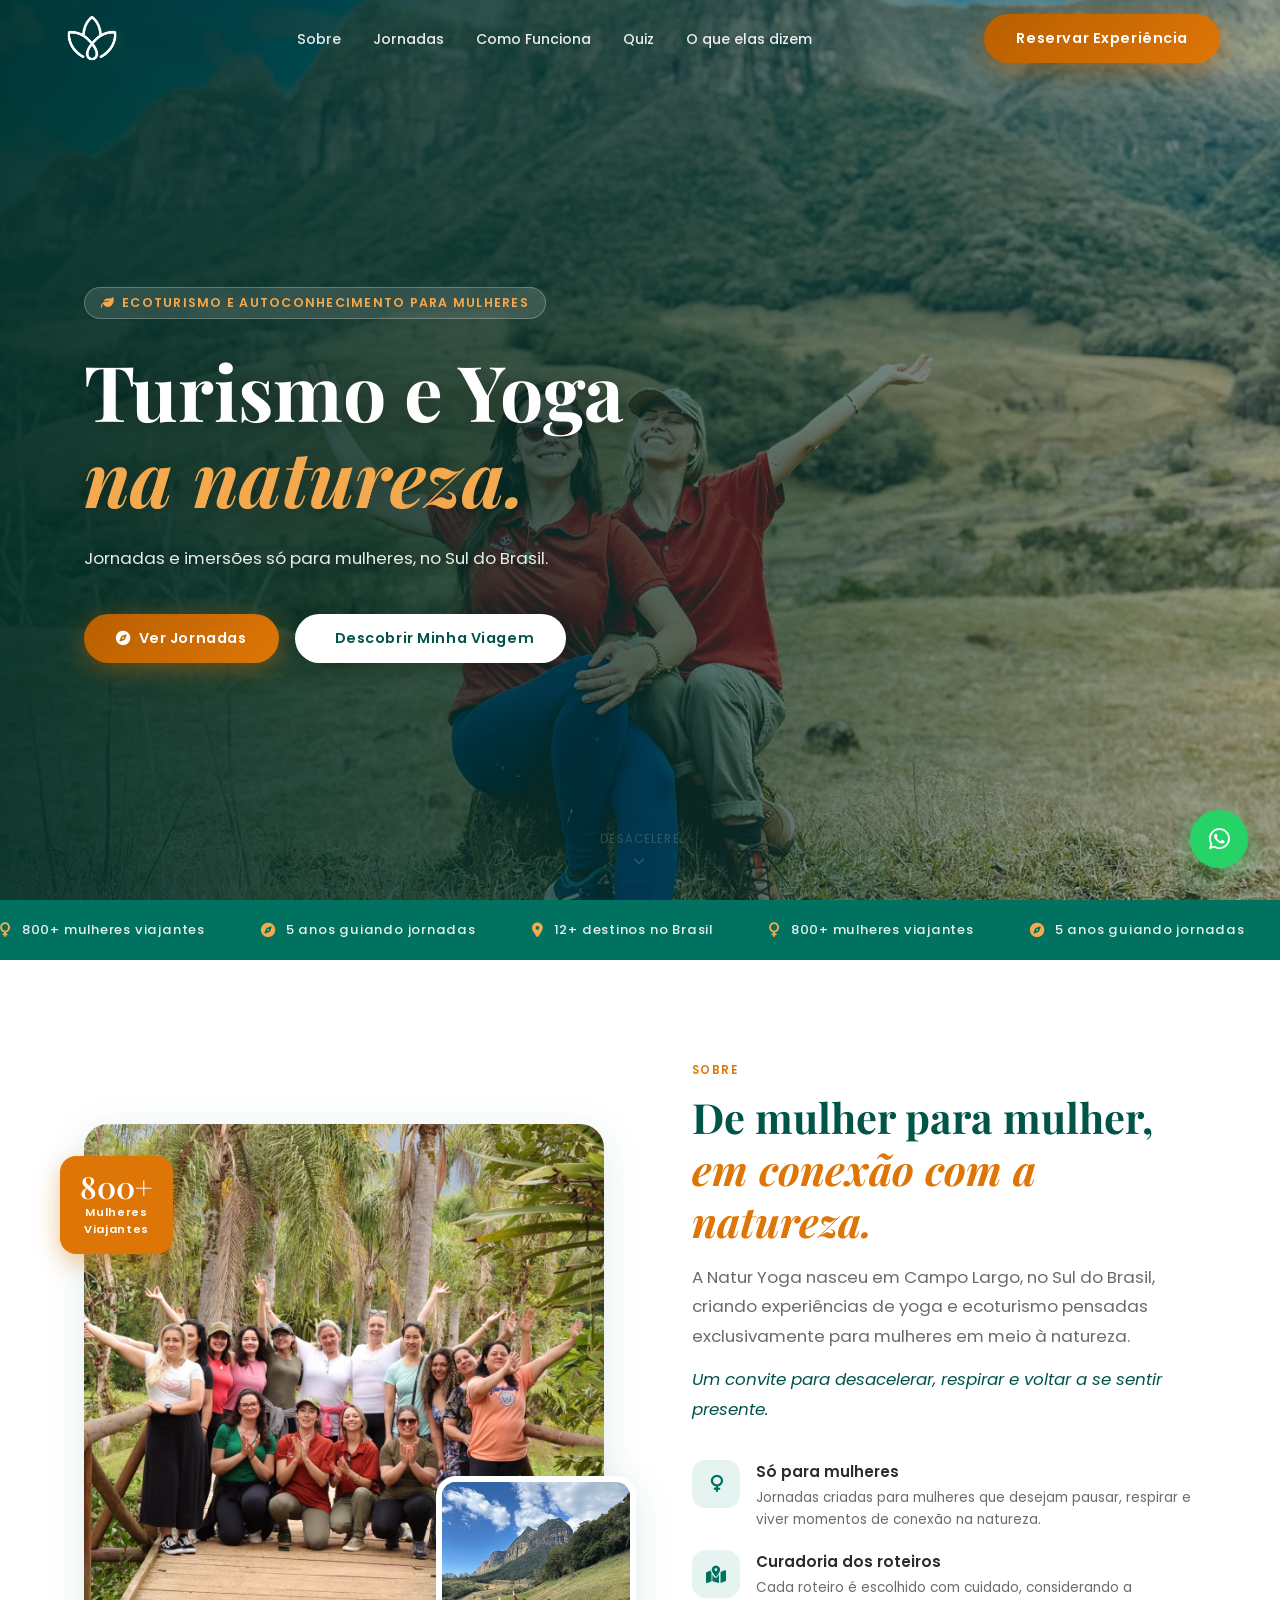
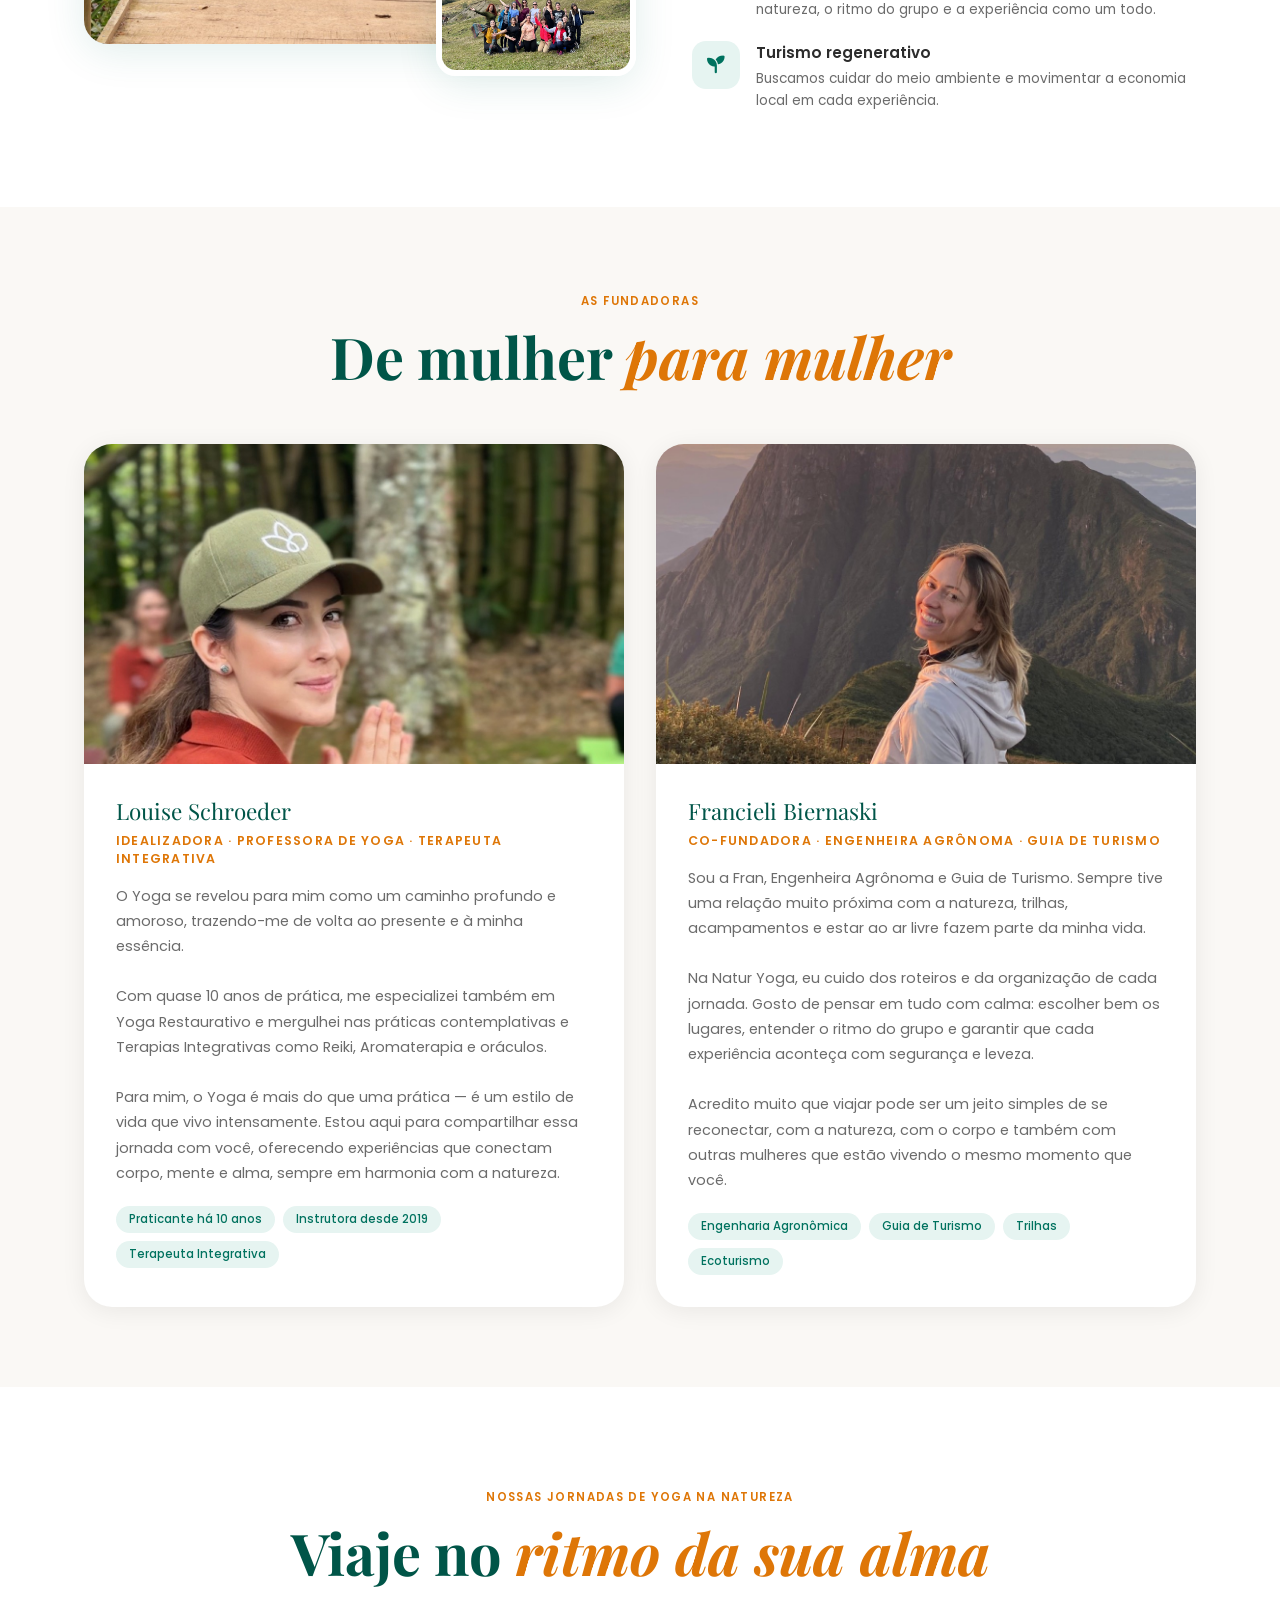
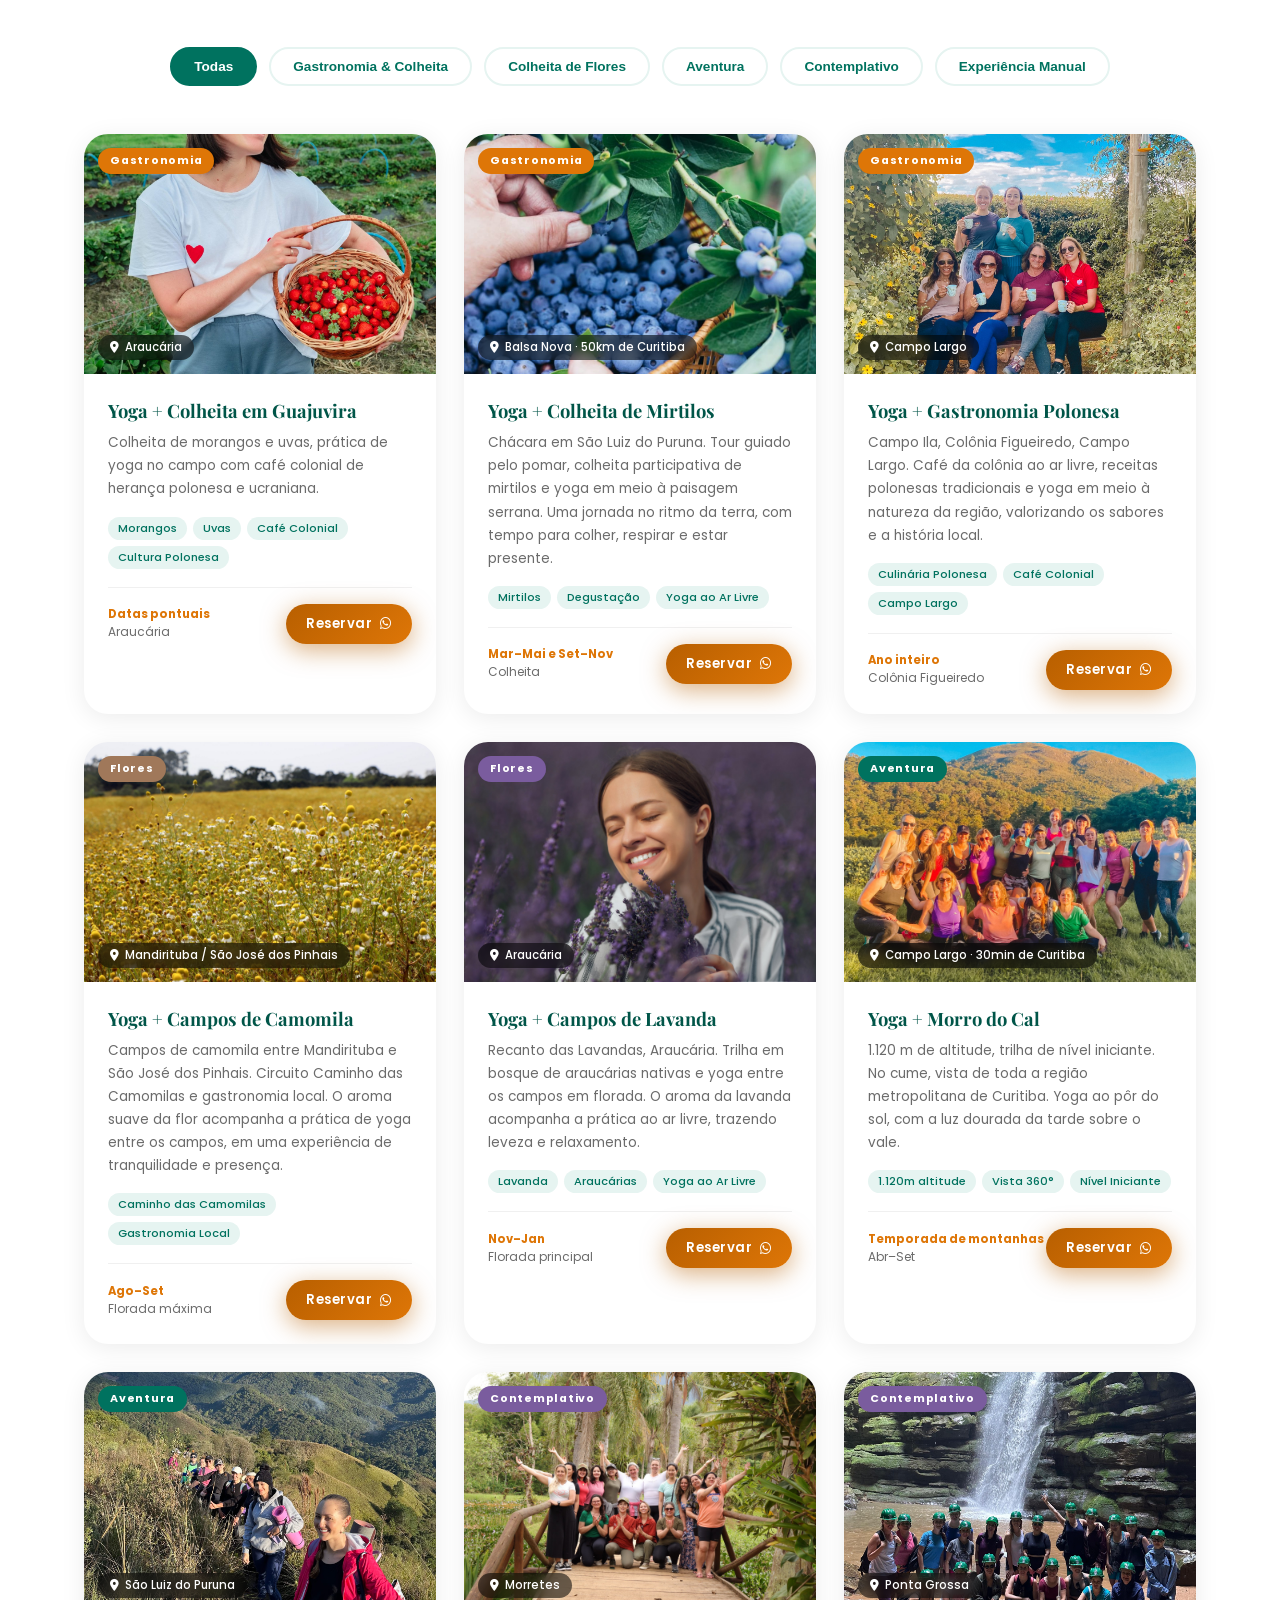
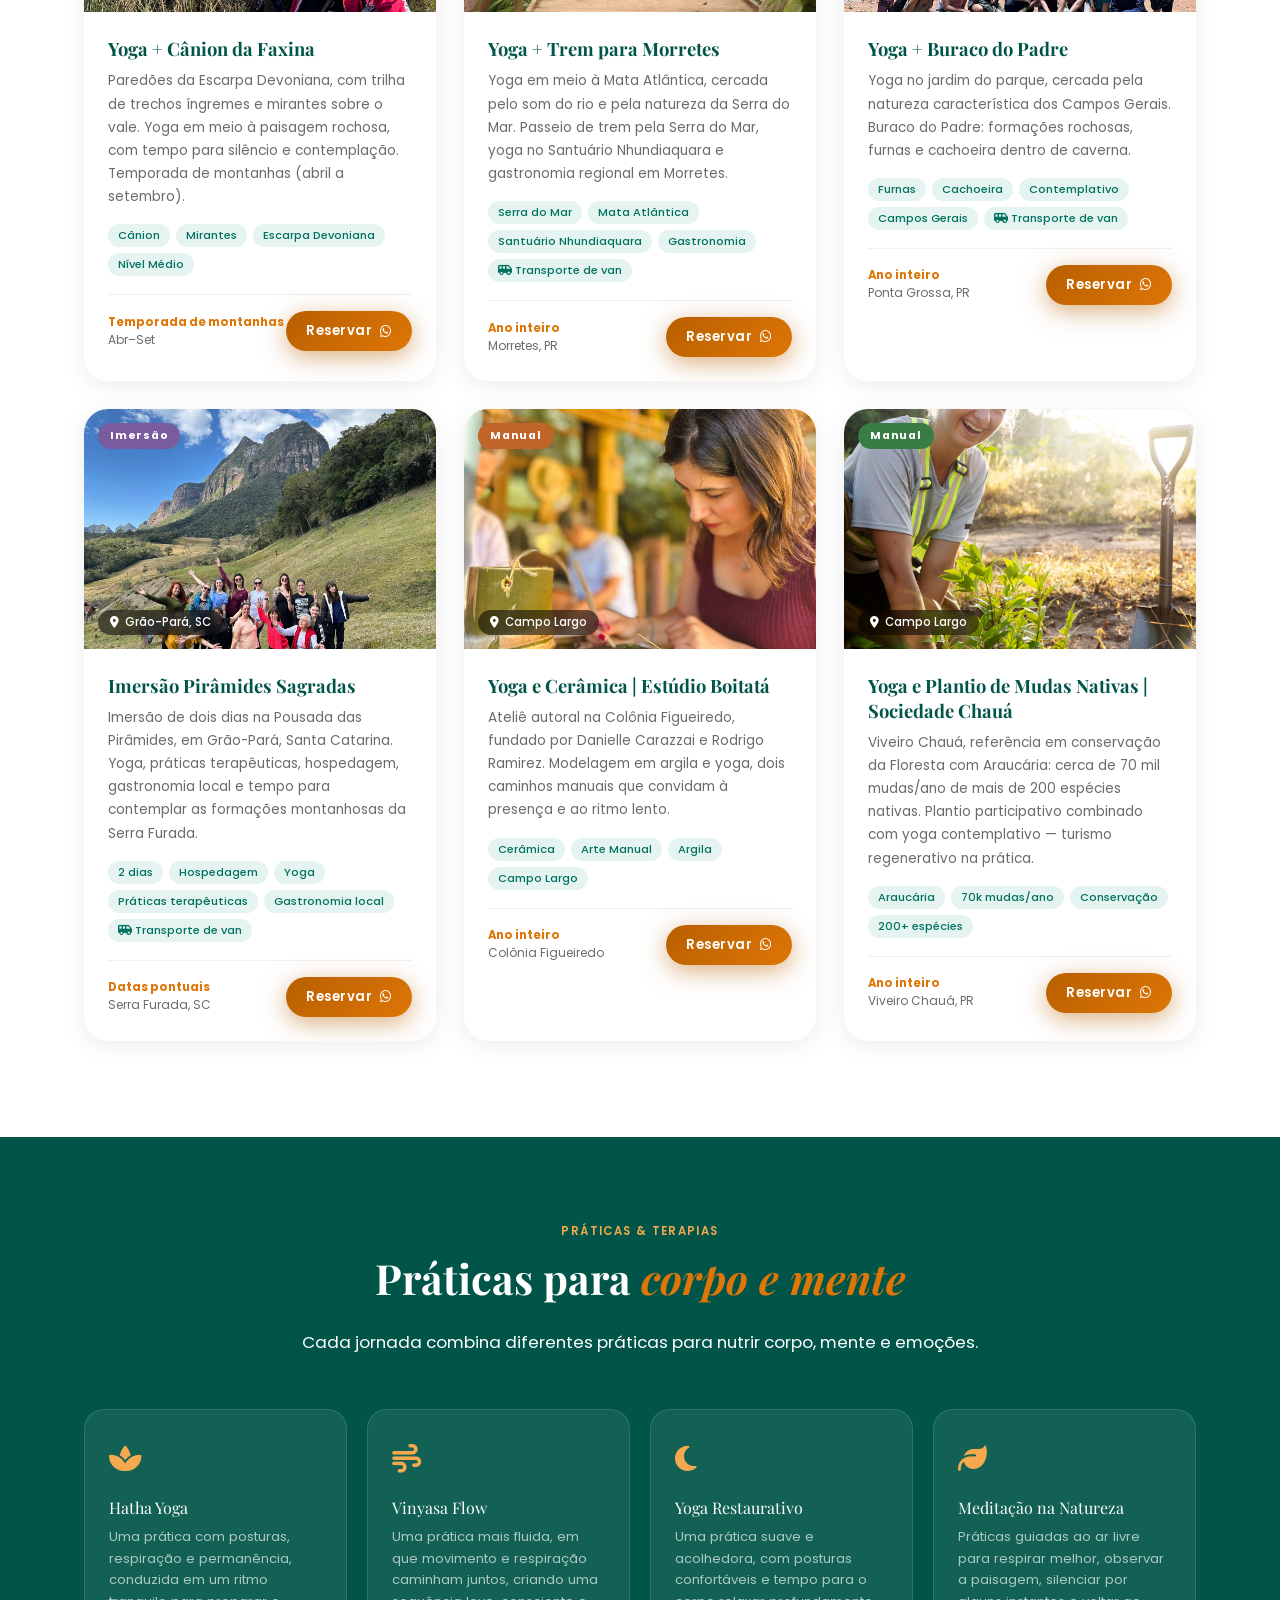
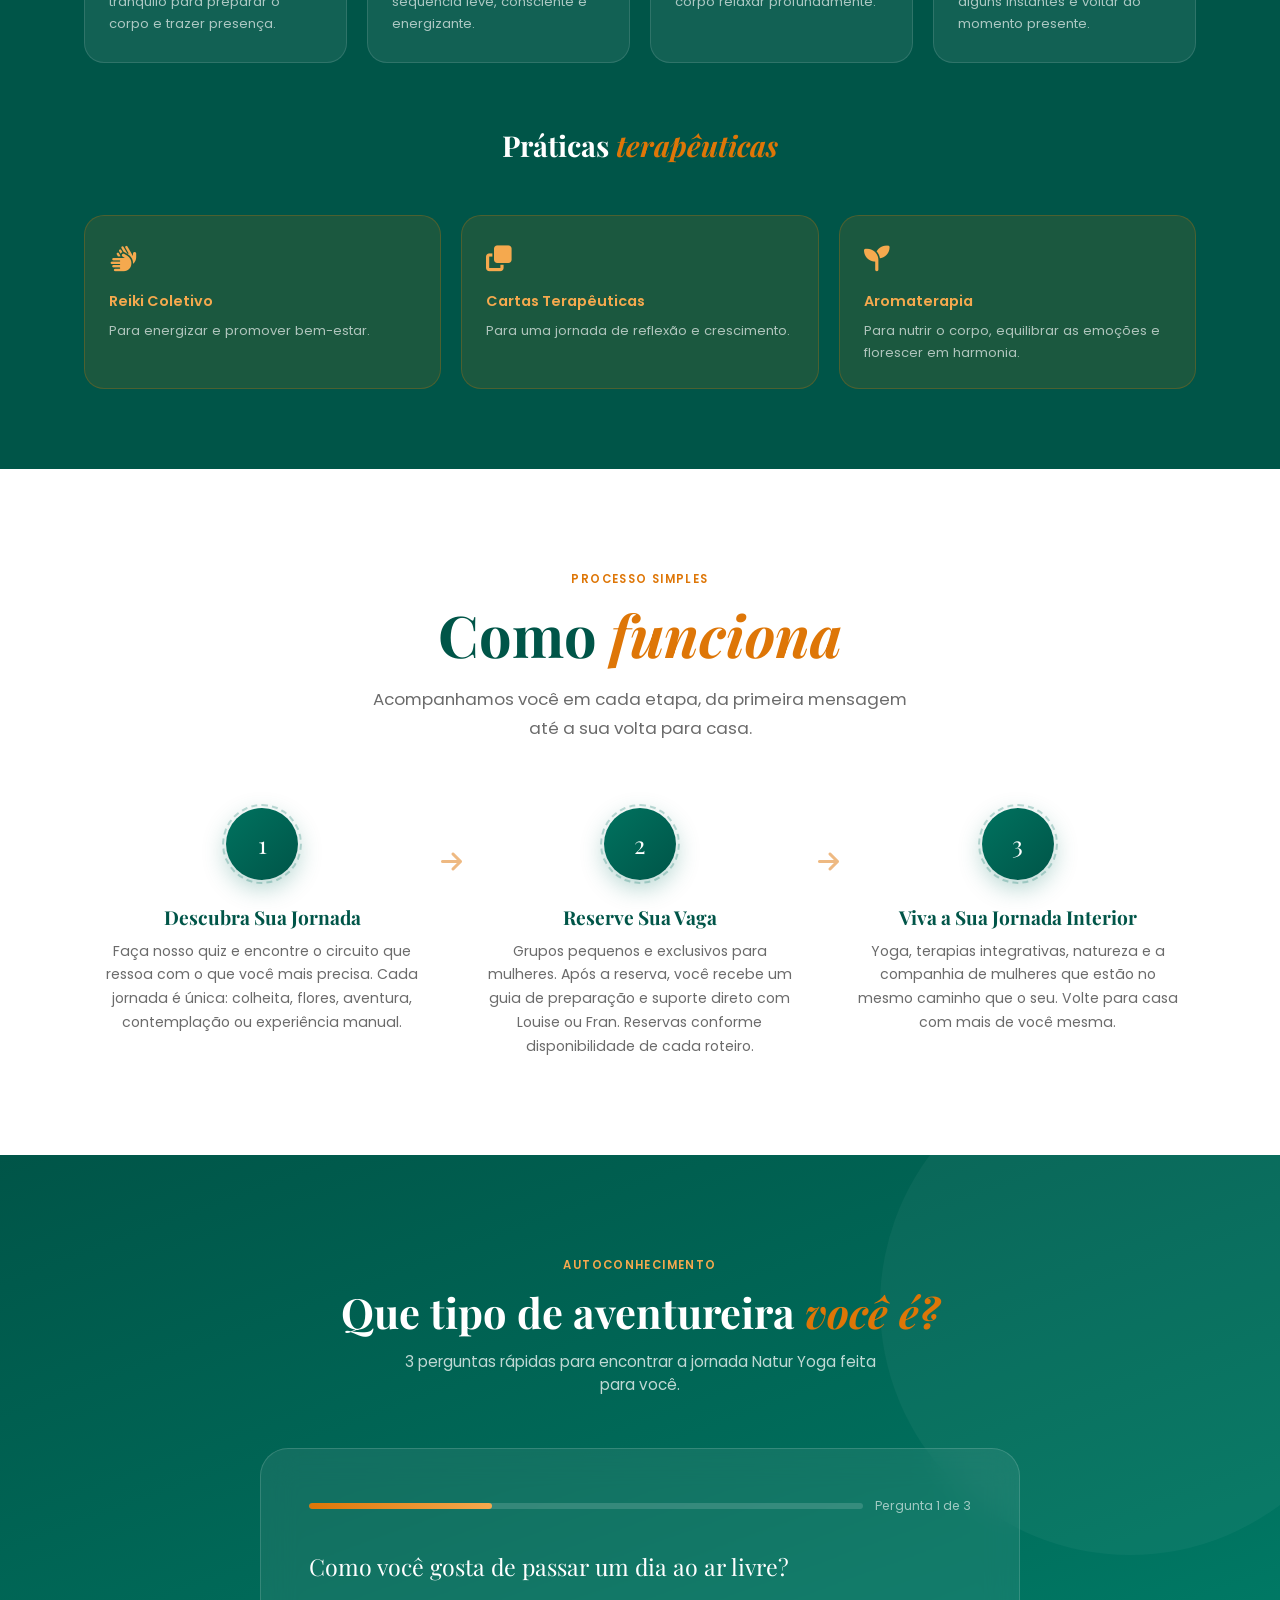
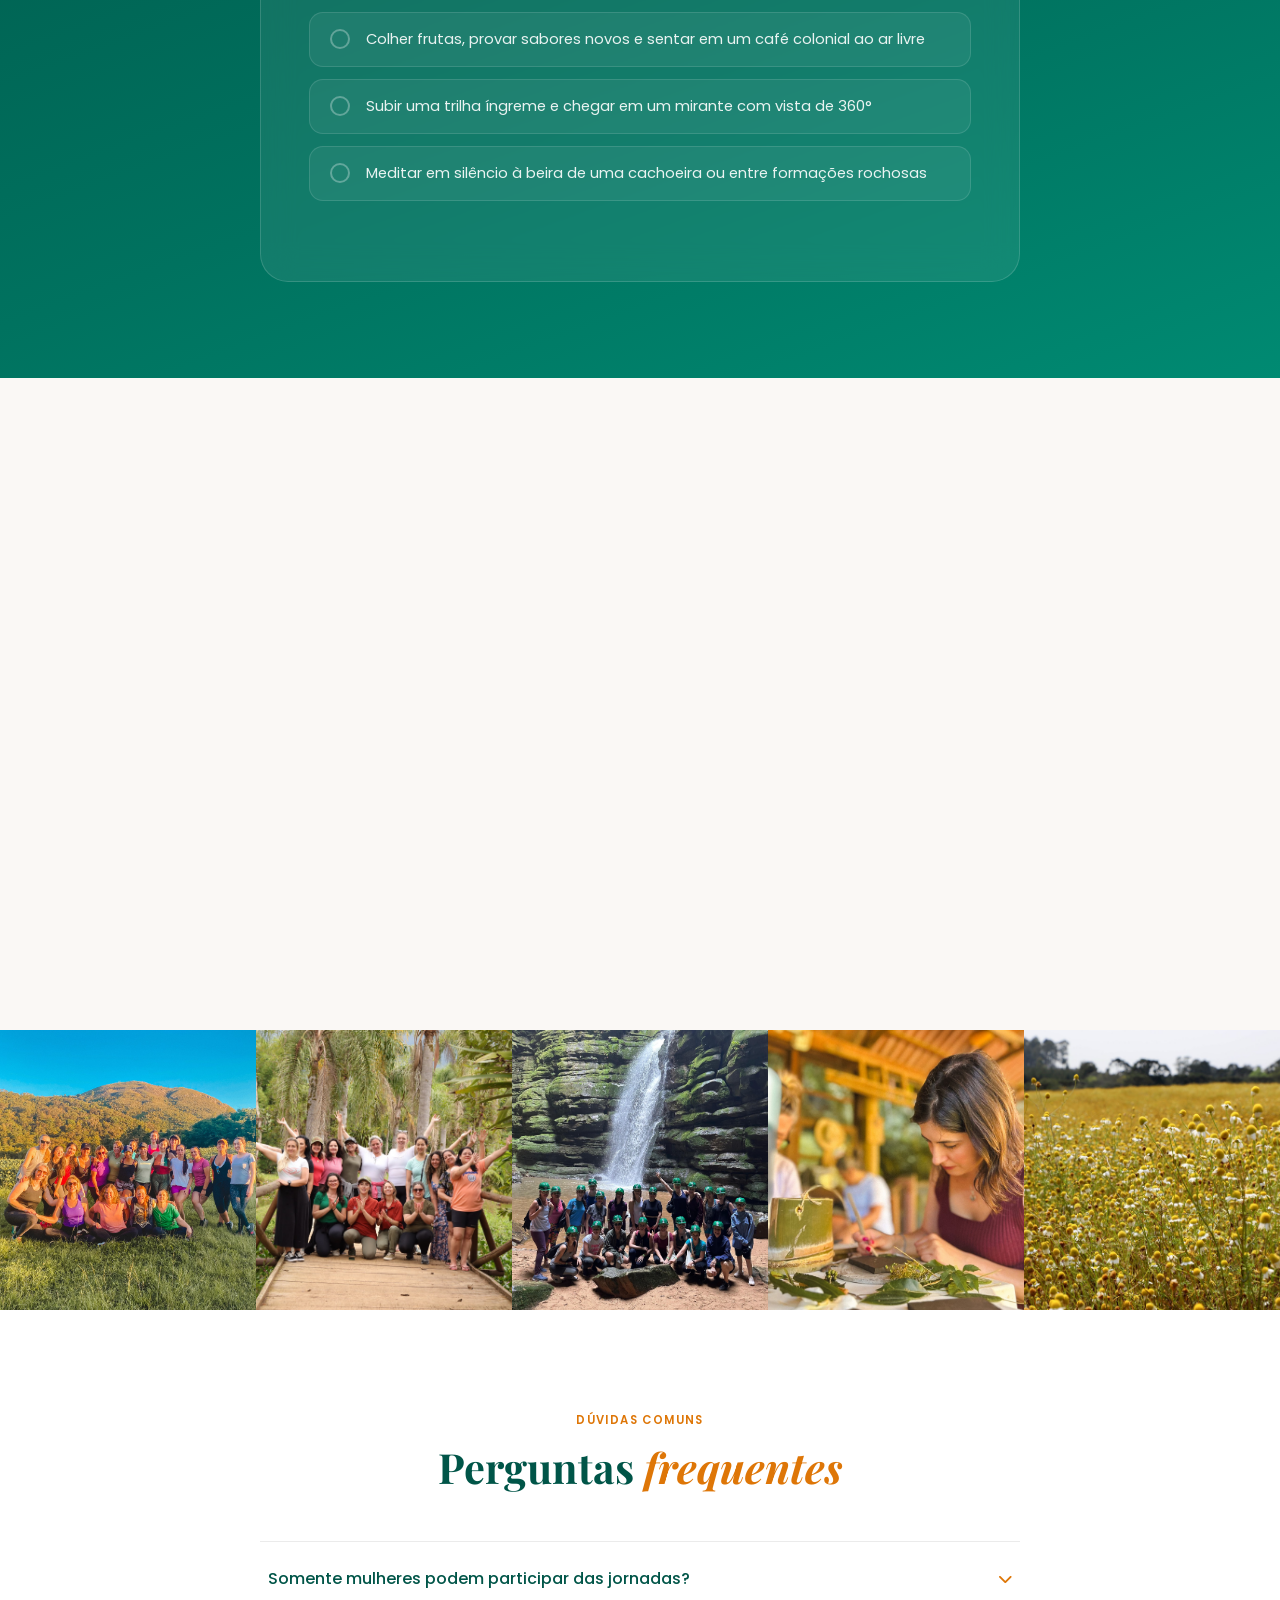
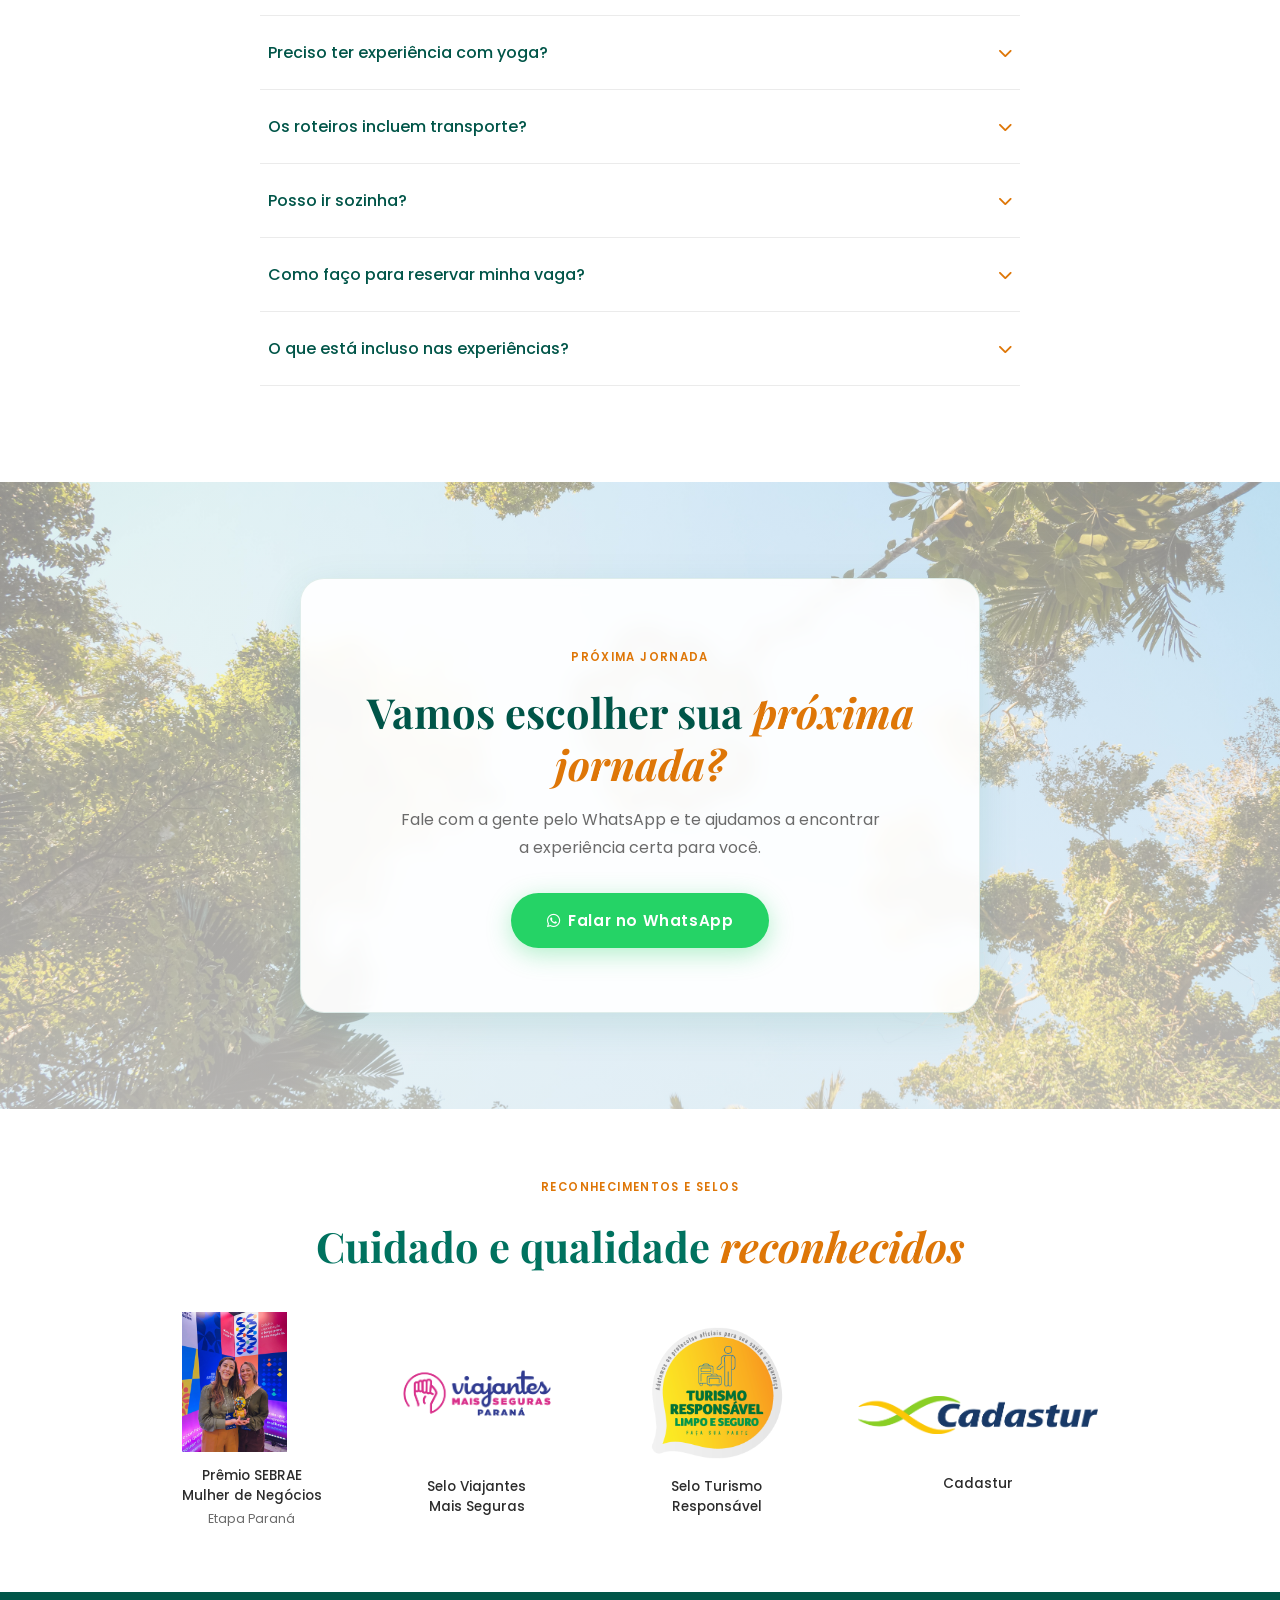
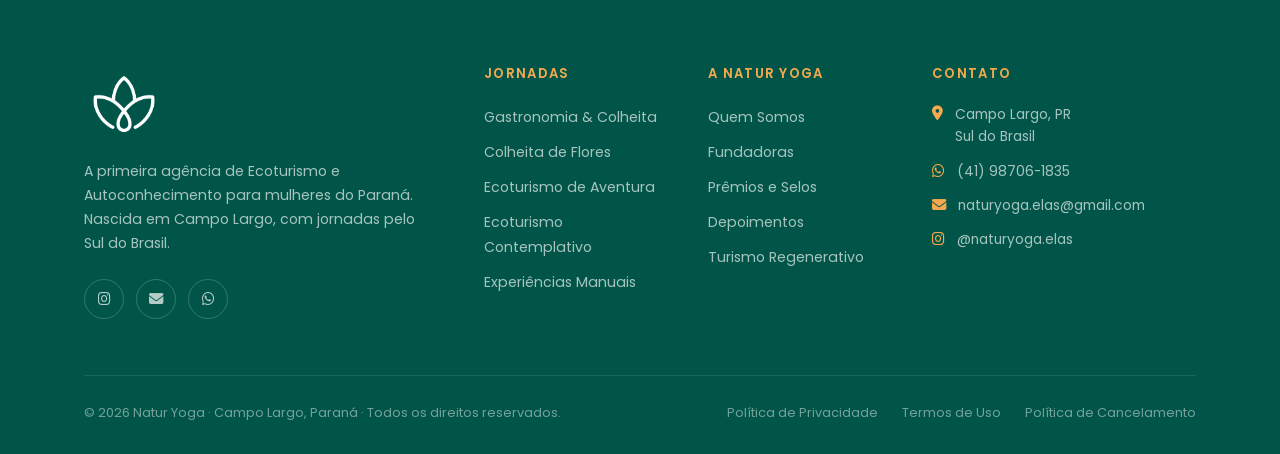
==== commit c94d9b26: "Atualiza número de WhatsApp da Natur Yoga" ====
--- a/index.html
+++ b/index.html
@@ -2,6 +2,8 @@
 <html lang="pt-BR">
 <head>
   <meta charset="UTF-8">
+  <link rel="icon" type="image/png" href="Site%20Natur%20Yoga/Logo%20Natur%20Yoga%20Laranja.png" />
+  <link rel="apple-touch-icon" href="Site%20Natur%20Yoga/Logo%20Natur%20Yoga%20Laranja.png" />
   <title>Natur Yoga</title>
 </head>
 <body>
